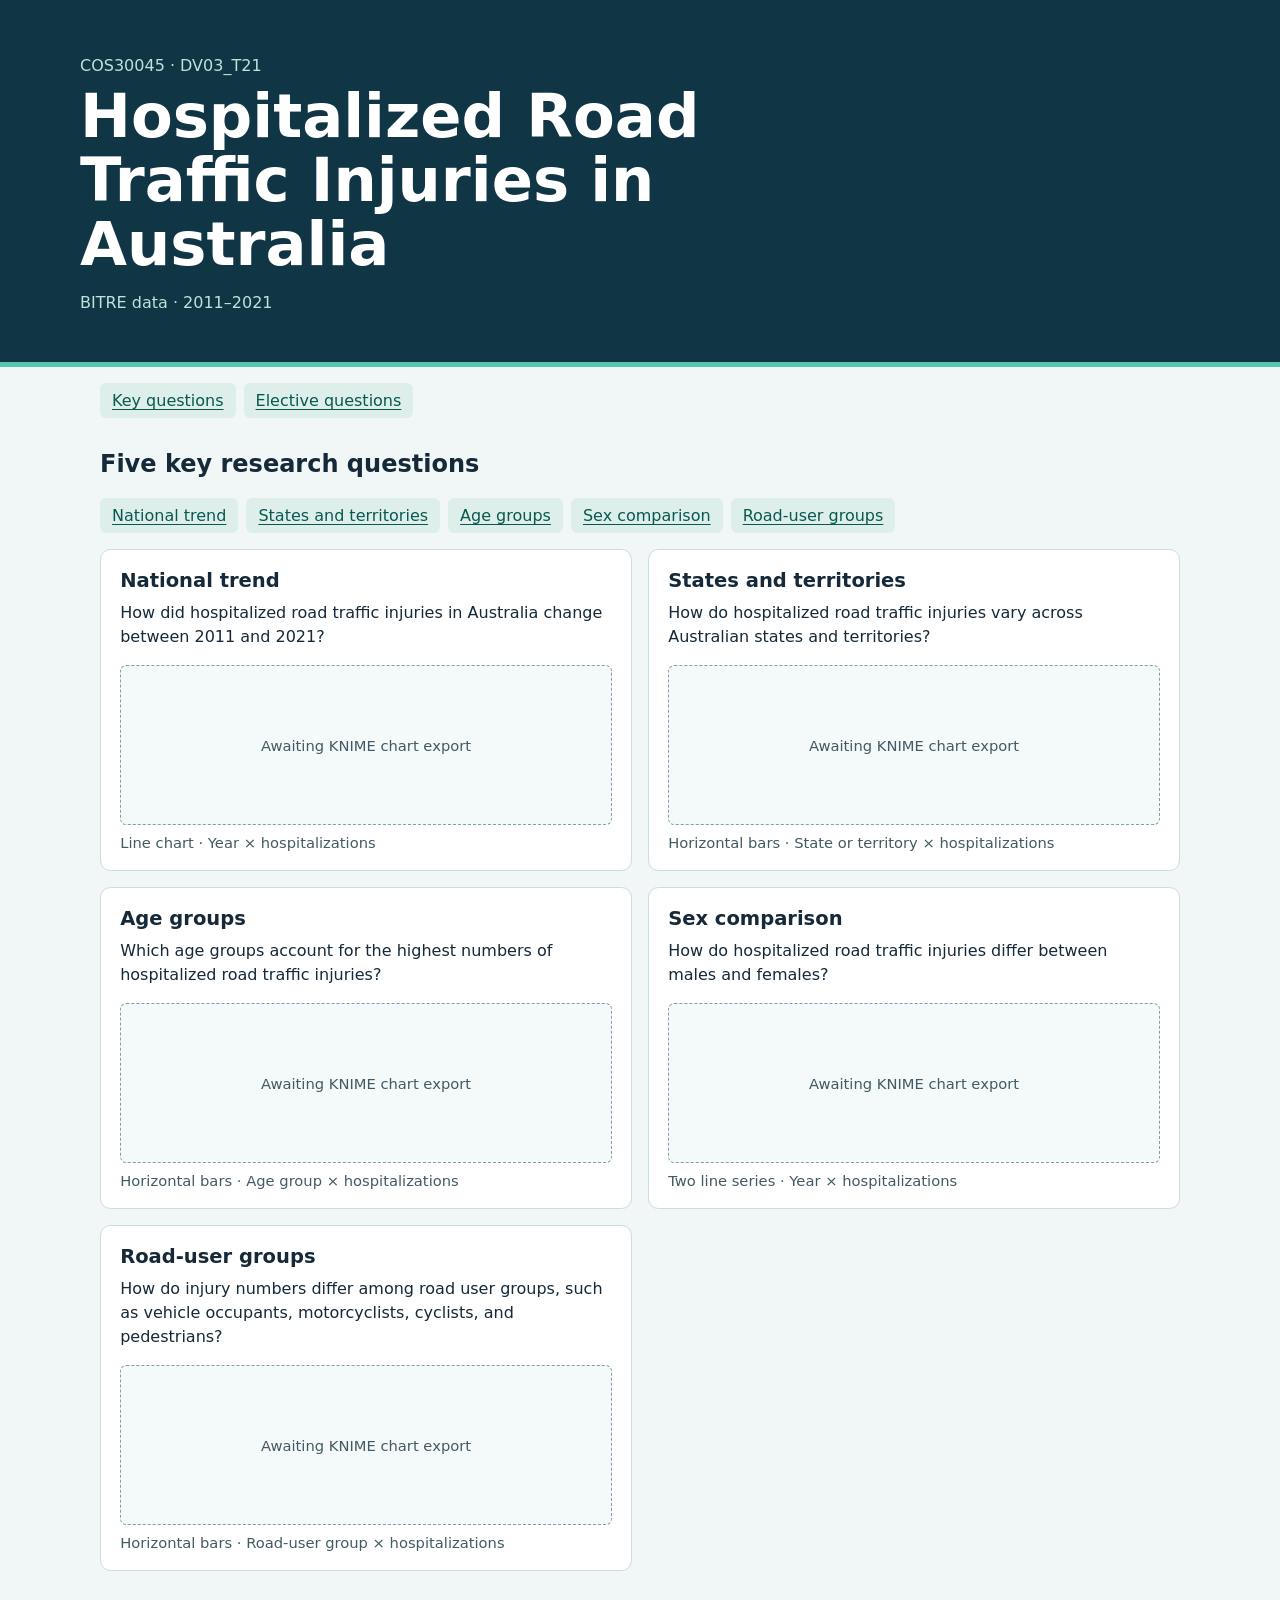
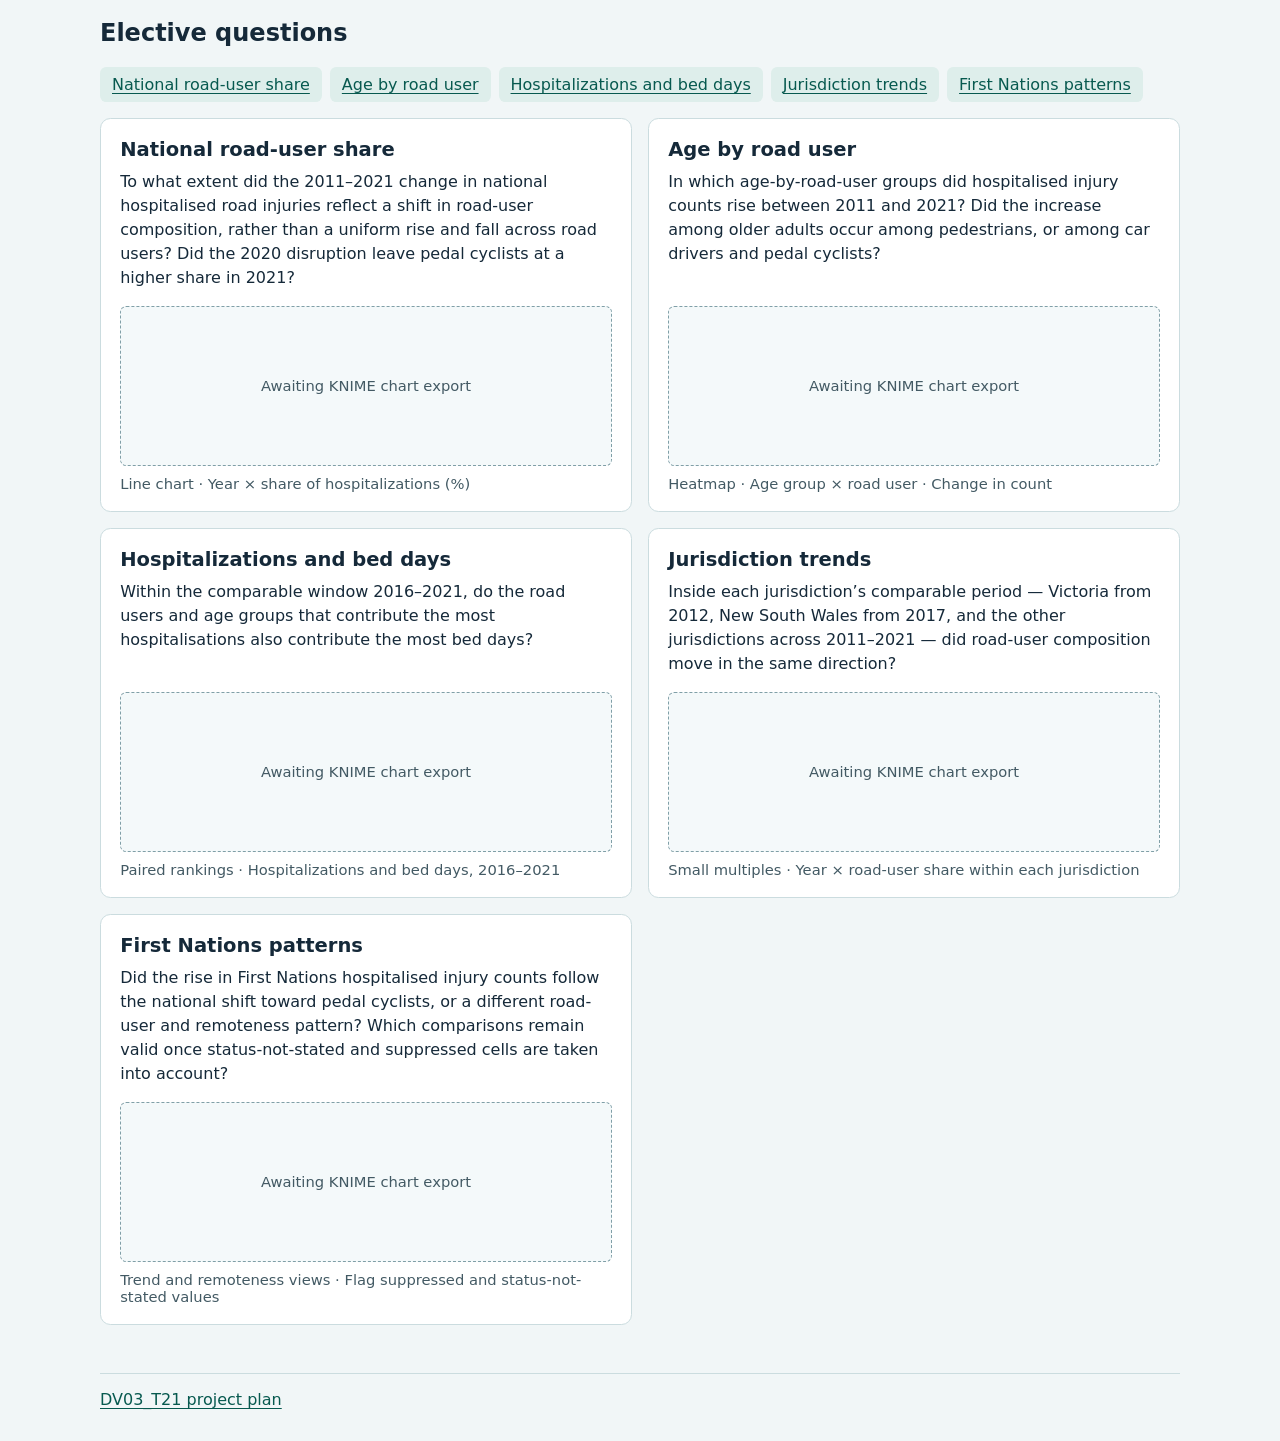
==== index.html @ d0bd258d "updated" ====
<!doctype html>
<html lang="en">
<head>
<meta charset="utf-8">
<meta name="viewport" content="width=device-width, initial-scale=1">
<title>Road Traffic Injuries | DV03_T21</title>
<link rel="stylesheet" href="css/style.css">
<script src="js/main.js" defer></script>
</head>
<body>
<header>
  <div class="wrap">
    <p>COS30045 · DV03_T21</p>
    <h1>Hospitalized Road Traffic Injuries in Australia</h1>
    <p>BITRE data · 2011–2021</p>
  </div>
</header>
<main class="wrap">
  <nav aria-label="Research question sets">
    <a href="#key">Key questions</a>
    <a href="#elective">Elective questions</a>
  </nav>
<section id="key" aria-labelledby="key-title">
  <h2 id="key-title">Five key research questions</h2>
  <nav aria-label="Key question navigation">
    <a href="#key-1">National trend</a>
    <a href="#key-2">States and territories</a>
    <a href="#key-3">Age groups</a>
    <a href="#key-4">Sex comparison</a>
    <a href="#key-5">Road-user groups</a>
  </nav>
  <div class="grid">
    <article id="key-1">
      <h3>National trend</h3>
      <p>How did hospitalized road traffic injuries in Australia change between 2011 and 2021?</p>
      <figure>
        <div class="chart">
          <img hidden data-src="assets/charts/key-1.png" alt="National trend chart">
          <p class="placeholder">Awaiting KNIME chart export</p>
        </div>
        <figcaption>Line chart · Year × hospitalizations</figcaption>
      </figure>
    </article>
    <article id="key-2">
      <h3>States and territories</h3>
      <p>How do hospitalized road traffic injuries vary across Australian states and territories?</p>
      <figure>
        <div class="chart">
          <img hidden data-src="assets/charts/key-2.png" alt="States and territories chart">
          <p class="placeholder">Awaiting KNIME chart export</p>
        </div>
        <figcaption>Horizontal bars · State or territory × hospitalizations</figcaption>
      </figure>
    </article>
    <article id="key-3">
      <h3>Age groups</h3>
      <p>Which age groups account for the highest numbers of hospitalized road traffic injuries?</p>
      <figure>
        <div class="chart">
          <img hidden data-src="assets/charts/key-3.png" alt="Age groups chart">
          <p class="placeholder">Awaiting KNIME chart export</p>
        </div>
        <figcaption>Horizontal bars · Age group × hospitalizations</figcaption>
      </figure>
    </article>
    <article id="key-4">
      <h3>Sex comparison</h3>
      <p>How do hospitalized road traffic injuries differ between males and females?</p>
      <figure>
        <div class="chart">
          <img hidden data-src="assets/charts/key-4.png" alt="Sex comparison chart">
          <p class="placeholder">Awaiting KNIME chart export</p>
        </div>
        <figcaption>Two line series · Year × hospitalizations</figcaption>
      </figure>
    </article>
    <article id="key-5">
      <h3>Road-user groups</h3>
      <p>How do injury numbers differ among road user groups, such as vehicle occupants, motorcyclists, cyclists, and pedestrians?</p>
      <figure>
        <div class="chart">
          <img hidden data-src="assets/charts/key-5.png" alt="Road-user groups chart">
          <p class="placeholder">Awaiting KNIME chart export</p>
        </div>
        <figcaption>Horizontal bars · Road-user group × hospitalizations</figcaption>
      </figure>
    </article>
  </div>
</section>
<section id="elective" aria-labelledby="elective-title">
  <h2 id="elective-title">Elective questions</h2>
  <nav aria-label="Elective question navigation">
    <a href="#elective-1">National road-user share</a>
    <a href="#elective-2">Age by road user</a>
    <a href="#elective-3">Hospitalizations and bed days</a>
    <a href="#elective-4">Jurisdiction trends</a>
    <a href="#elective-5">First Nations patterns</a>
  </nav>
  <div class="grid">
    <article id="elective-1">
      <h3>National road-user share</h3>
      <p>To what extent did the 2011–2021 change in national hospitalised road injuries reflect a shift in road-user composition, rather than a uniform rise and fall across road users? Did the 2020 disruption leave pedal cyclists at a higher share in 2021?</p>
      <figure>
        <div class="chart">
          <img hidden data-src="assets/charts/elective-1.png" alt="National road-user share chart">
          <p class="placeholder">Awaiting KNIME chart export</p>
        </div>
        <figcaption>Line chart · Year × share of hospitalizations (%)</figcaption>
      </figure>
    </article>
    <article id="elective-2">
      <h3>Age by road user</h3>
      <p>In which age-by-road-user groups did hospitalised injury counts rise between 2011 and 2021? Did the increase among older adults occur among pedestrians, or among car drivers and pedal cyclists?</p>
      <figure>
        <div class="chart">
          <img hidden data-src="assets/charts/elective-2.png" alt="Age by road user chart">
          <p class="placeholder">Awaiting KNIME chart export</p>
        </div>
        <figcaption>Heatmap · Age group × road user · Change in count</figcaption>
      </figure>
    </article>
    <article id="elective-3">
      <h3>Hospitalizations and bed days</h3>
      <p>Within the comparable window 2016–2021, do the road users and age groups that contribute the most hospitalisations also contribute the most bed days?</p>
      <figure>
        <div class="chart">
          <img hidden data-src="assets/charts/elective-3.png" alt="Hospitalizations and bed days chart">
          <p class="placeholder">Awaiting KNIME chart export</p>
        </div>
        <figcaption>Paired rankings · Hospitalizations and bed days, 2016–2021</figcaption>
      </figure>
    </article>
    <article id="elective-4">
      <h3>Jurisdiction trends</h3>
      <p>Inside each jurisdiction’s comparable period — Victoria from 2012, New South Wales from 2017, and the other jurisdictions across 2011–2021 — did road-user composition move in the same direction?</p>
      <figure>
        <div class="chart">
          <img hidden data-src="assets/charts/elective-4.png" alt="Jurisdiction trends chart">
          <p class="placeholder">Awaiting KNIME chart export</p>
        </div>
        <figcaption>Small multiples · Year × road-user share within each jurisdiction</figcaption>
      </figure>
    </article>
    <article id="elective-5">
      <h3>First Nations patterns</h3>
      <p>Did the rise in First Nations hospitalised injury counts follow the national shift toward pedal cyclists, or a different road-user and remoteness pattern? Which comparisons remain valid once status-not-stated and suppressed cells are taken into account?</p>
      <figure>
        <div class="chart">
          <img hidden data-src="assets/charts/elective-5.png" alt="First Nations patterns chart">
          <p class="placeholder">Awaiting KNIME chart export</p>
        </div>
        <figcaption>Trend and remoteness views · Flag suppressed and status-not-stated values</figcaption>
      </figure>
    </article>
  </div>
</section>
</main>
<footer class="wrap"><p><a href="https://github.com/ahmedsakib1113/DV03_T21/blob/main/PROJECT_PLAN.md">DV03_T21 project plan</a></p></footer>
</body>
</html>
---- css/style.css ----
:root { color-scheme: light; font-family: system-ui, sans-serif; color: #152939; background: #f1f6f7; }
* { box-sizing: border-box; }
body { margin: 0; }
header { color: #fff; background: #103544; padding: 3.5rem 1.25rem 2.5rem; border-bottom: .35rem solid #56c6af; }
.wrap { max-width: 70rem; margin-inline: auto; }
main, footer { padding: 0 1.25rem; }
header p { margin: 0 0 .65rem; color: #bfe2dc; }
h1 { font-size: clamp(2.05rem, 6vw, 3.8rem); line-height: 1.05; margin: 0 0 1rem; max-width: 19ch; }
nav { display: flex; flex-wrap: wrap; gap: .5rem; margin-block: 1rem; }
a { color: #07594f; text-underline-offset: .18em; }
nav a { padding: .5rem .75rem; border-radius: .4rem; background: #deeeeb; }
:focus-visible { outline: 3px solid #b24d15; outline-offset: 3px; }
section { margin: 2rem 0 3rem; }
.grid { display: grid; grid-template-columns: repeat(2, minmax(0, 1fr)); gap: 1rem; }
article { background: #fff; border: 1px solid #cbdcdf; border-radius: .65rem; padding: 1.2rem; display: flex; flex-direction: column; scroll-margin-top: 1rem; }
article:target { outline: 3px solid #16796c; }
article h3 { margin: 0; font-size: 1.22rem; }
article > p { line-height: 1.5; margin: .55rem 0 1rem; }
figure { margin: auto 0 0; }
.chart { min-height: 10rem; border: 1px dashed #809fa7; background: #f4f9fa; border-radius: .4rem; display: grid; place-items: center; padding: .6rem; }
img { max-width: 100%; height: auto; }
figcaption, .placeholder { color: #435a64; font-size: .92rem; }
figcaption { margin-top: .55rem; }
footer p { padding-block: 1rem; border-top: 1px solid #cbdcdf; }
@media (max-width: 42rem) { .grid { grid-template-columns: 1fr; } }
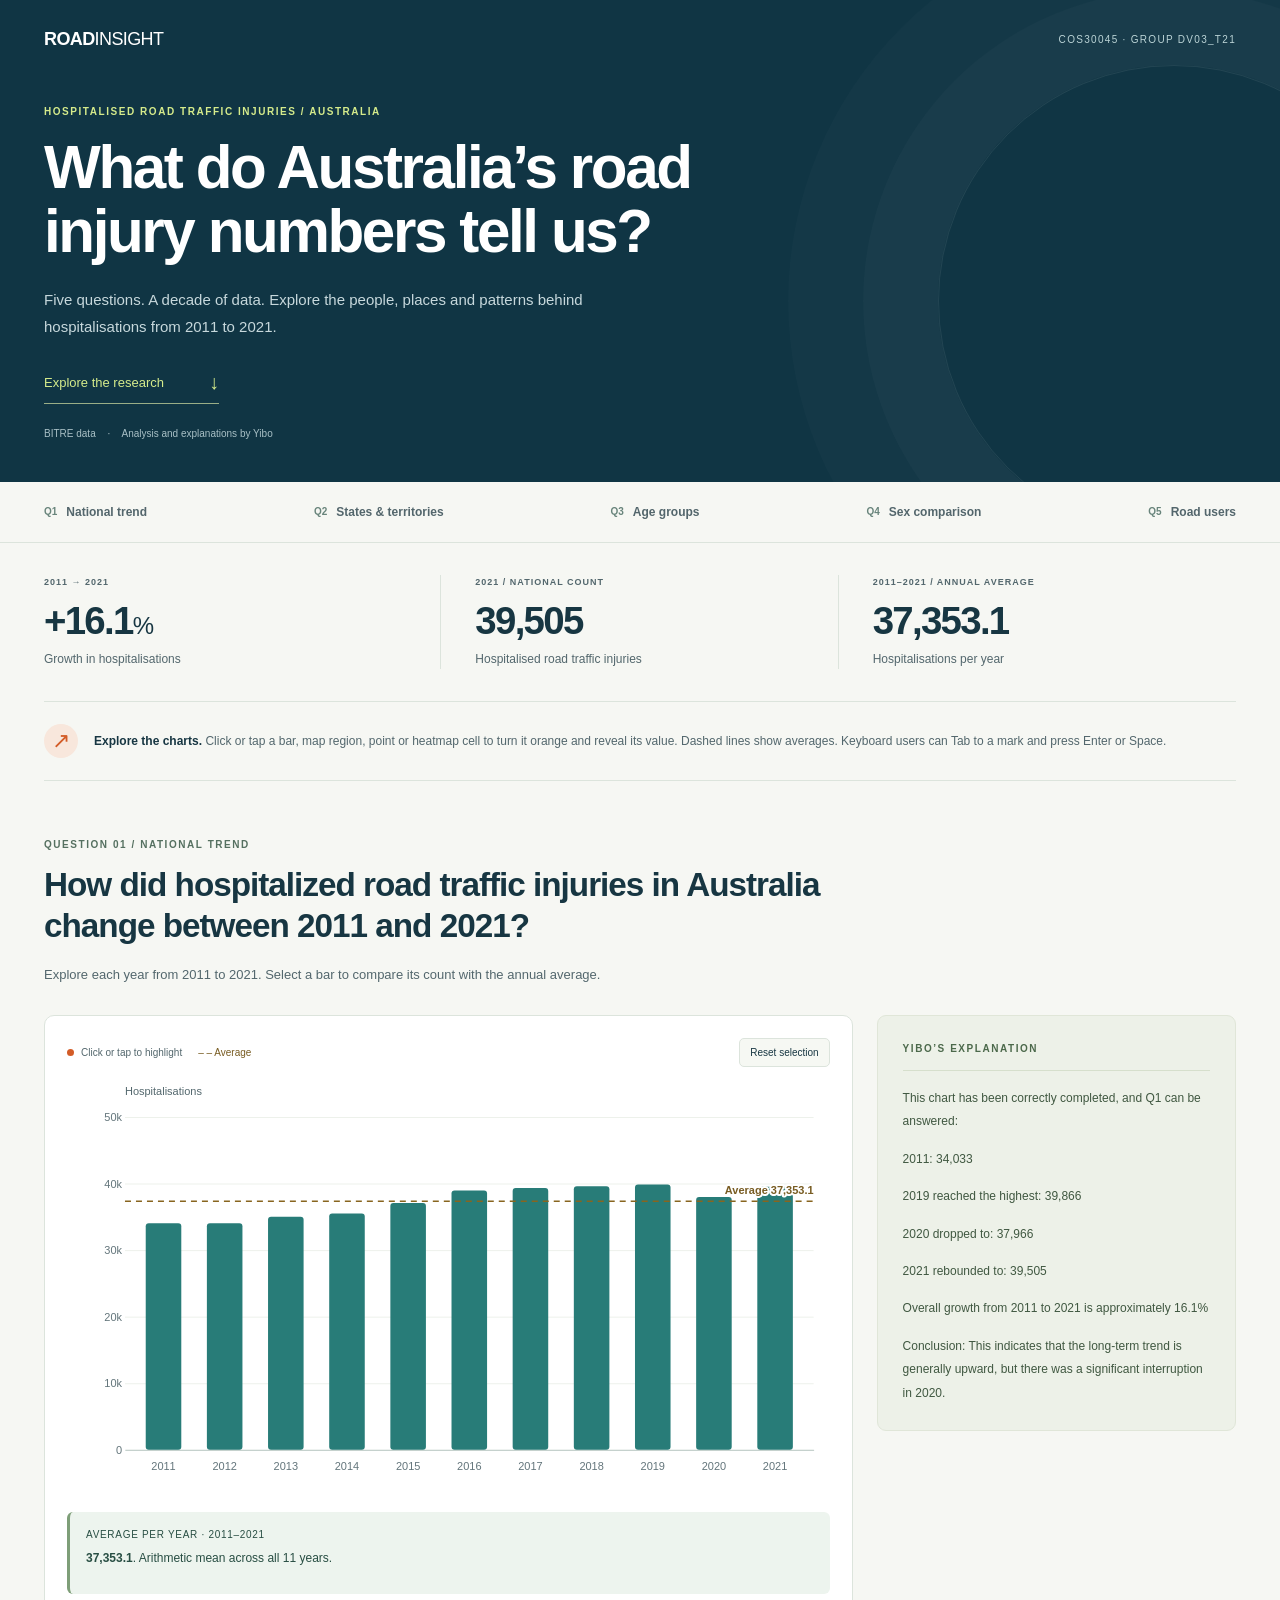
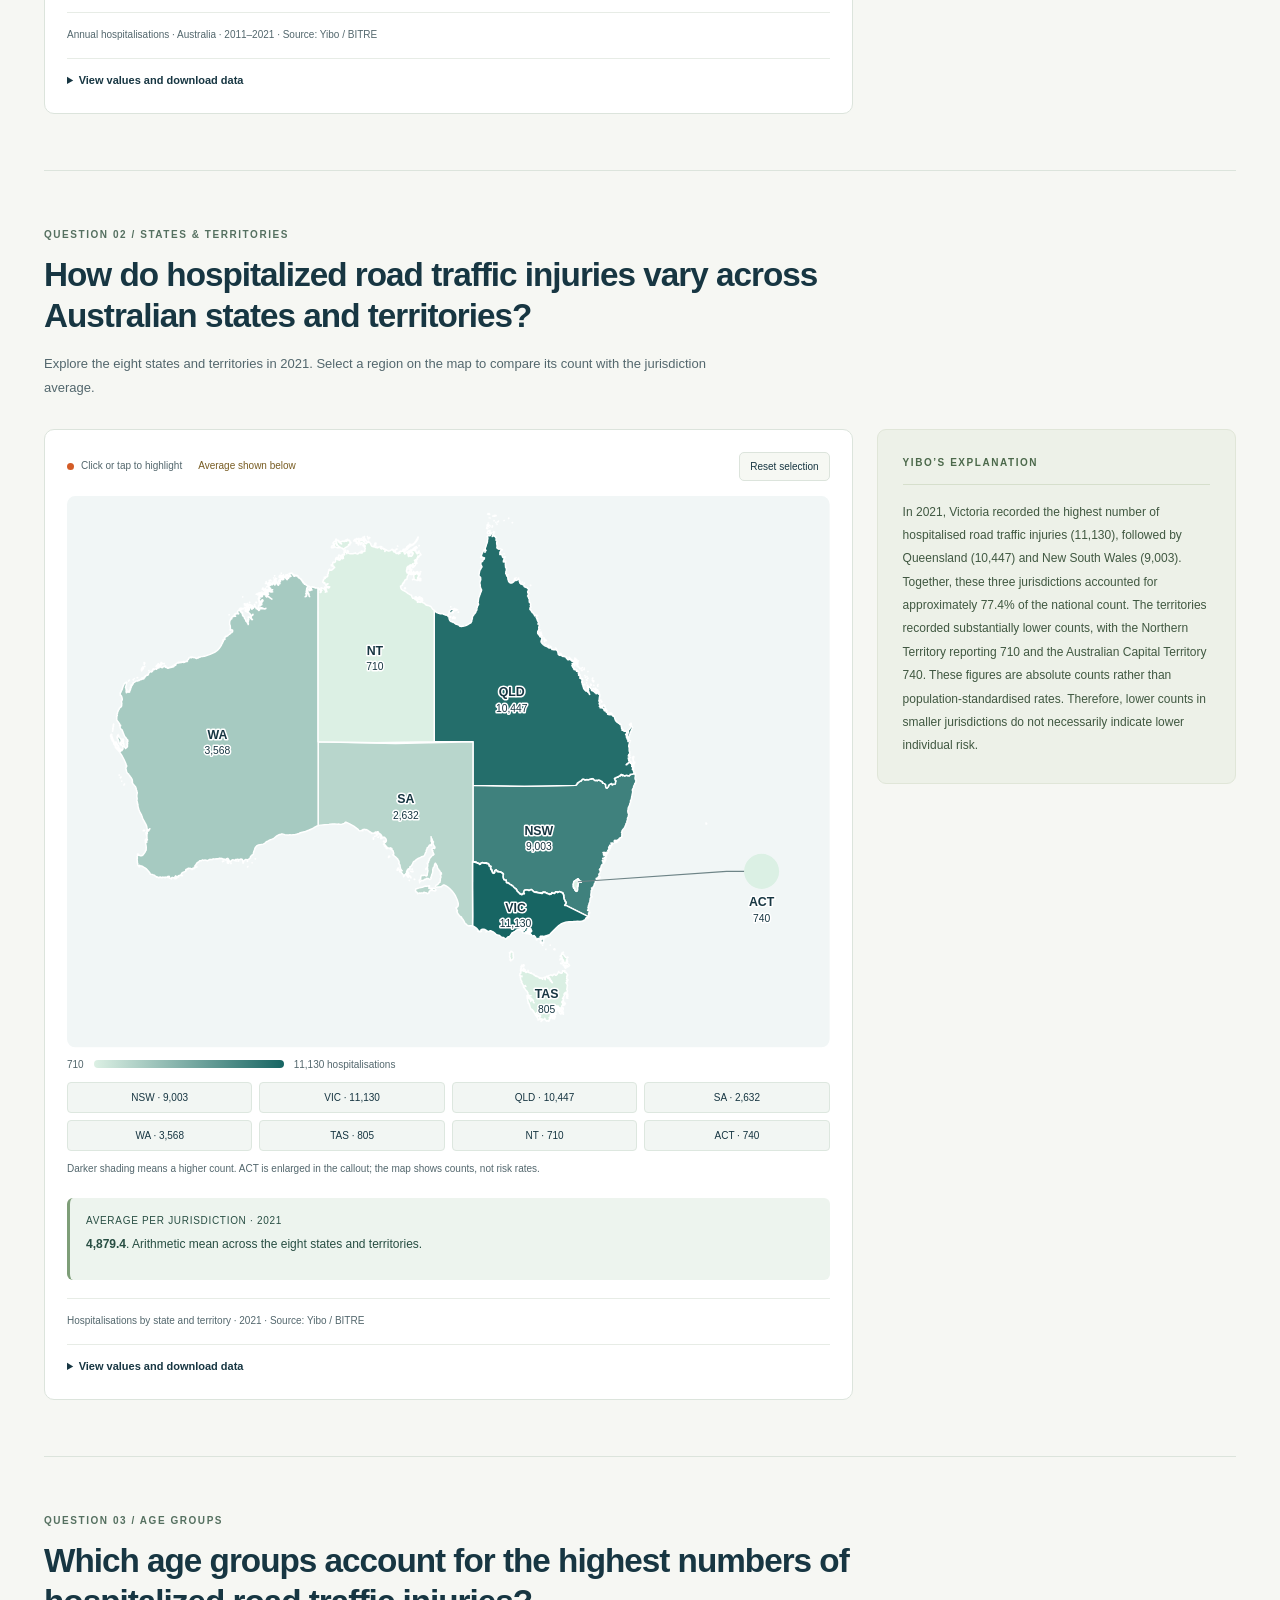
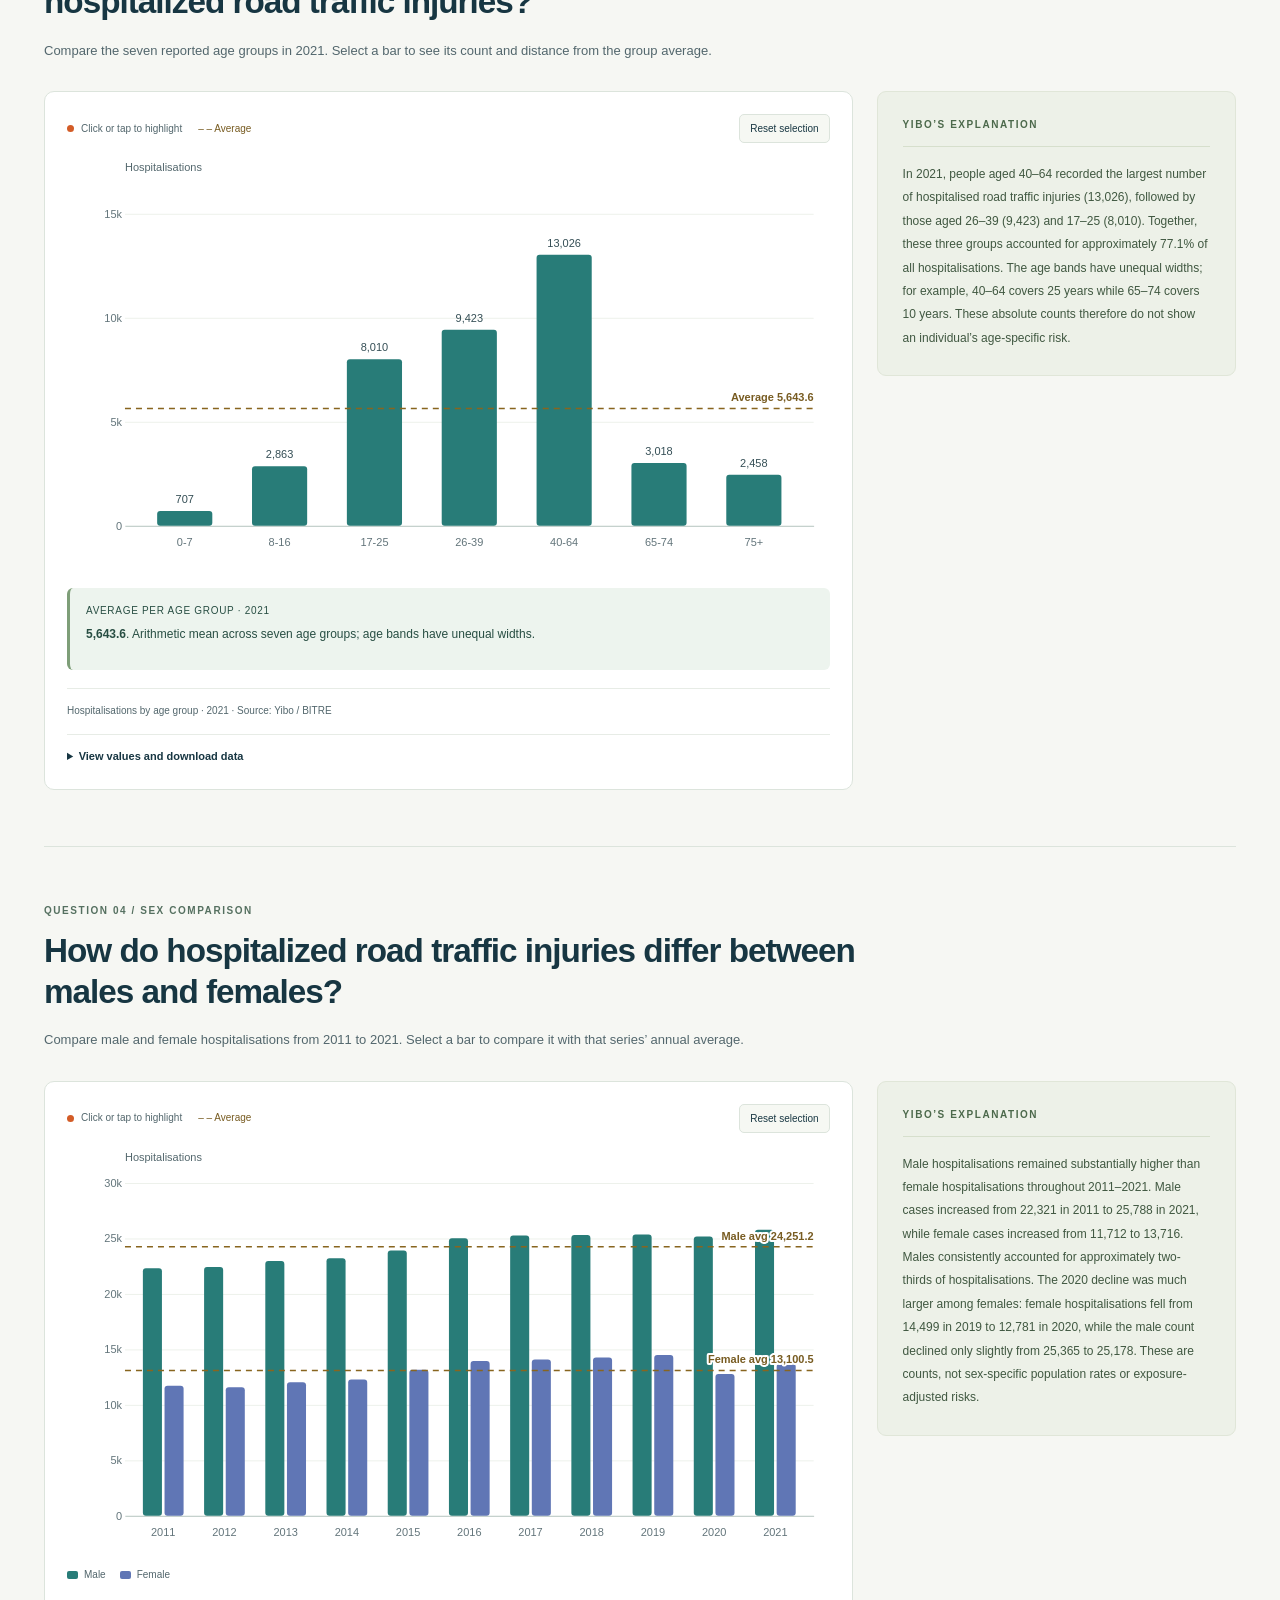
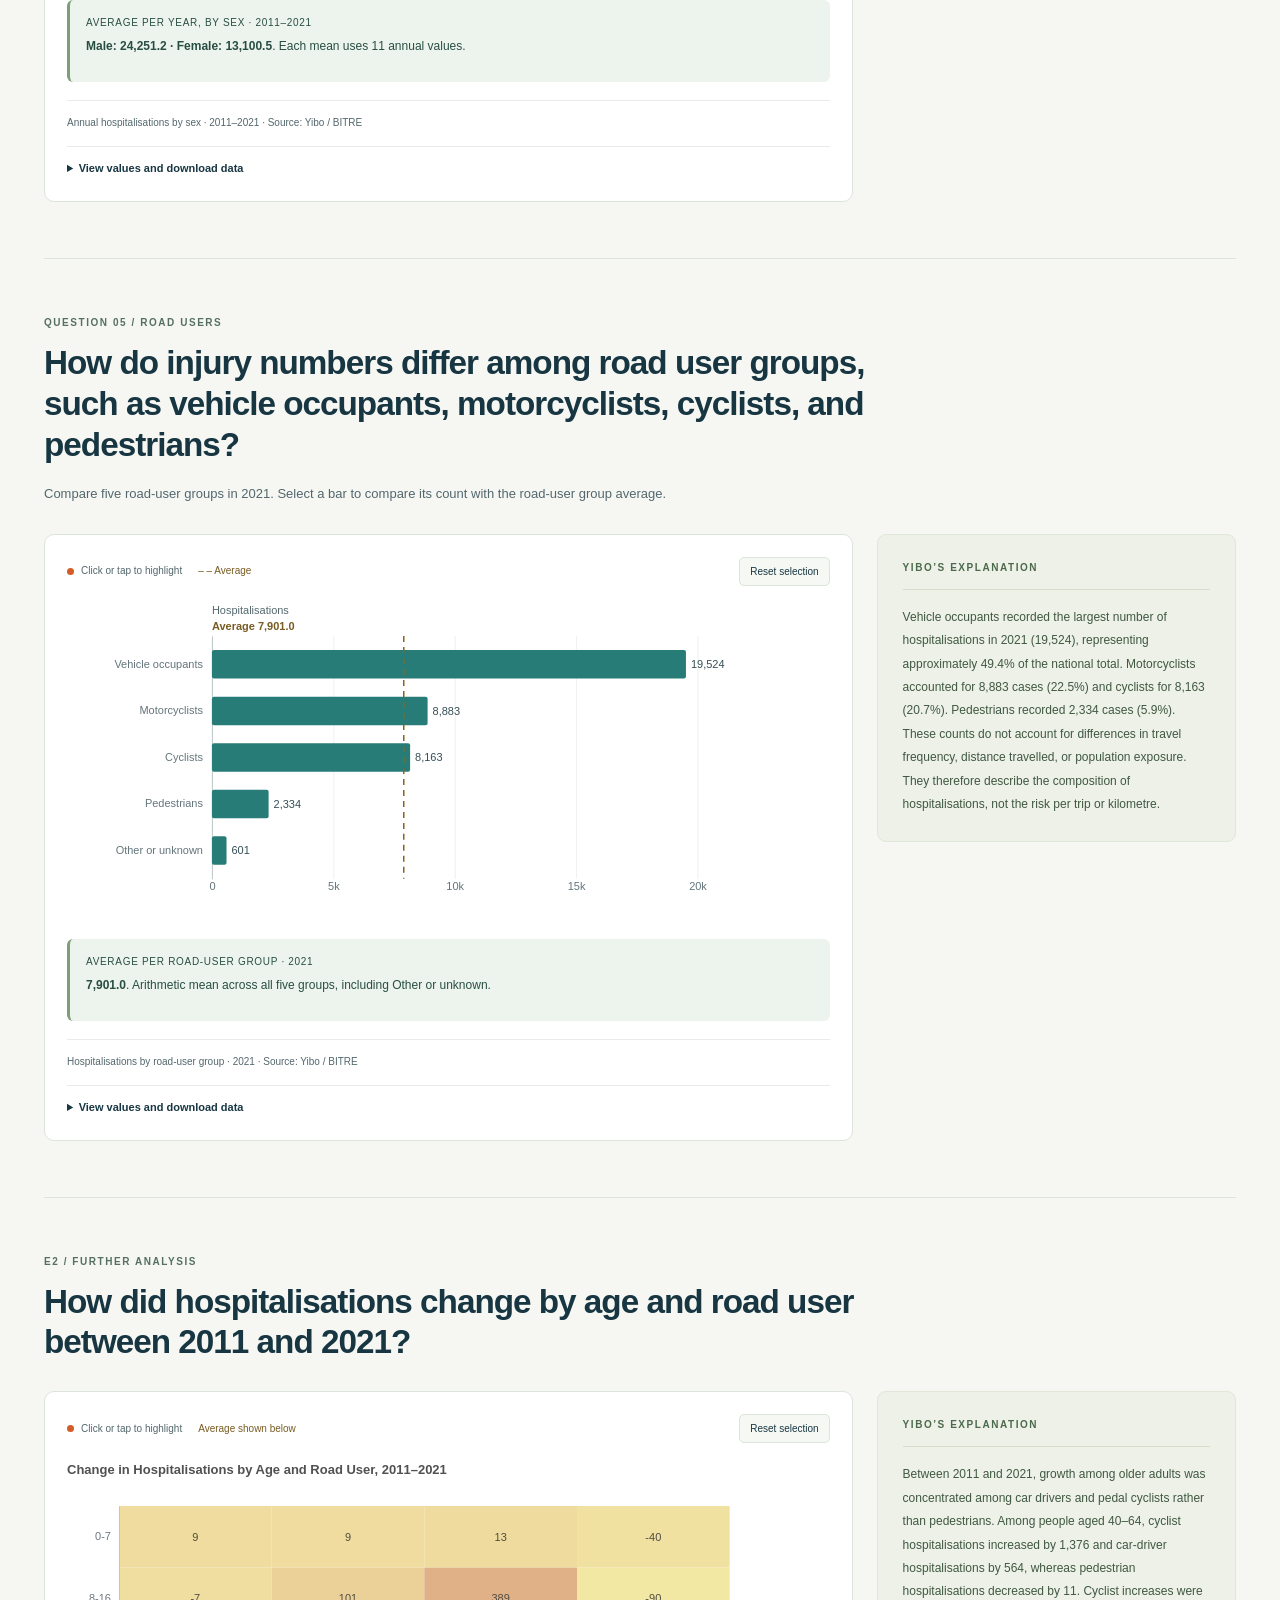
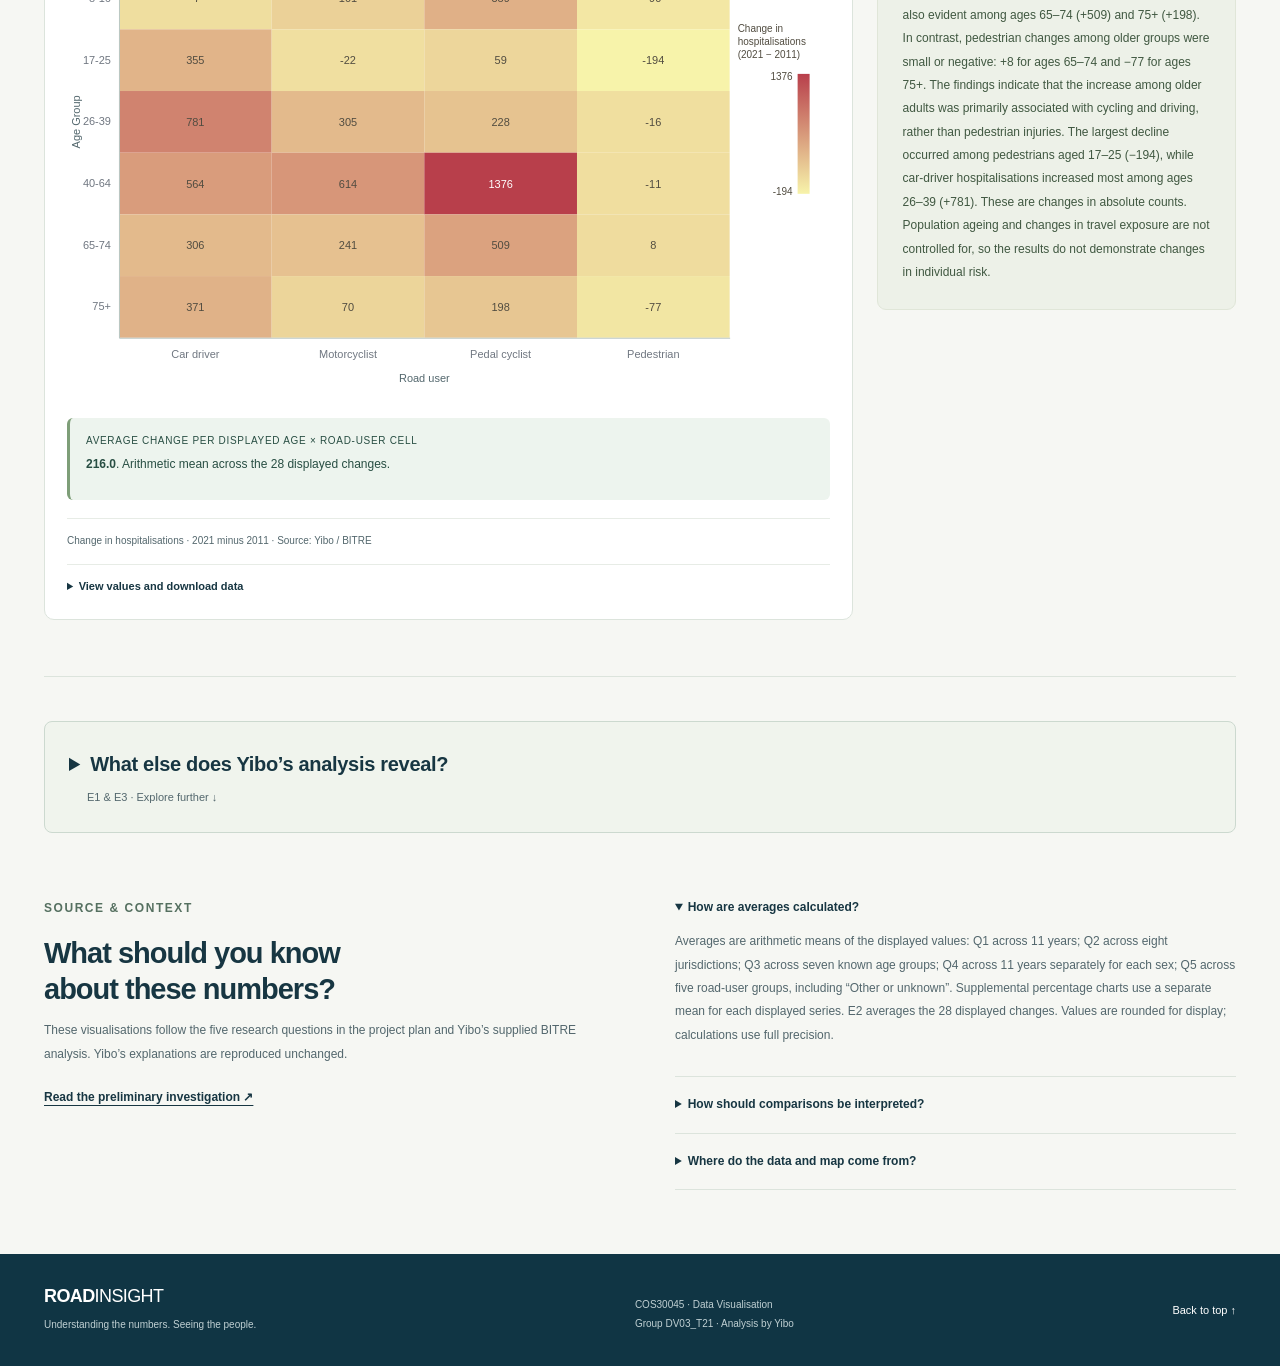
==== commit 6f983e60: "Build interactive research charts from latest Yibo CSV data" ====
--- a/index.html
+++ b/index.html
@@ -1,160 +1,117 @@
 <!doctype html>
 <html lang="en">
 <head>
-<meta charset="utf-8">
-<meta name="viewport" content="width=device-width, initial-scale=1">
-<title>Road Traffic Injuries | DV03_T21</title>
-<link rel="stylesheet" href="css/style.css">
-<script src="js/main.js" defer></script>
+  <meta charset="utf-8">
+  <meta name="viewport" content="width=device-width, initial-scale=1">
+  <meta name="description" content="Explore five research questions about hospitalised road traffic injuries in Australia through interactive charts and an Australia map, using Yibo’s BITRE analysis.">
+  <meta name="theme-color" content="#103544">
+  <title>Road Injury Research | DV03_T21</title>
+  <link rel="stylesheet" href="css/style.css">
+  <script src="assets/vendor/d3.v7.min.js" defer></script>
+  <script src="js/main.js" defer></script>
 </head>
 <body>
-<header>
-  <div class="wrap">
-    <p>COS30045 · DV03_T21</p>
-    <h1>Hospitalized Road Traffic Injuries in Australia</h1>
-    <p>BITRE data · 2011–2021</p>
-  </div>
-</header>
-<main class="wrap">
-  <nav aria-label="Research question sets">
-    <a href="#key">Key questions</a>
-    <a href="#elective">Elective questions</a>
-  </nav>
-<section id="key" aria-labelledby="key-title">
-  <h2 id="key-title">Five key research questions</h2>
-  <nav aria-label="Key question navigation">
-    <a href="#key-1">National trend</a>
-    <a href="#key-2">States and territories</a>
-    <a href="#key-3">Age groups</a>
-    <a href="#key-4">Sex comparison</a>
-    <a href="#key-5">Road-user groups</a>
-  </nav>
-  <div class="grid">
-    <article id="key-1">
-      <h3>National trend</h3>
-      <p>How did hospitalized road traffic injuries in Australia change between 2011 and 2021?</p>
-      <figure>
-        <div class="chart">
-          <img hidden data-src="assets/charts/key-1.png" alt="National trend chart">
-          <p class="placeholder">Awaiting KNIME chart export</p>
-        </div>
-        <figcaption>Line chart · Year × hospitalizations</figcaption>
-      </figure>
-    </article>
-    <article id="key-2">
-      <h3>States and territories</h3>
-      <p>How do hospitalized road traffic injuries vary across Australian states and territories?</p>
-      <figure>
-        <div class="chart">
-          <img hidden data-src="assets/charts/key-2.png" alt="States and territories chart">
-          <p class="placeholder">Awaiting KNIME chart export</p>
-        </div>
-        <figcaption>Horizontal bars · State or territory × hospitalizations</figcaption>
-      </figure>
-    </article>
-    <article id="key-3">
-      <h3>Age groups</h3>
-      <p>Which age groups account for the highest numbers of hospitalized road traffic injuries?</p>
-      <figure>
-        <div class="chart">
-          <img hidden data-src="assets/charts/key-3.png" alt="Age groups chart">
-          <p class="placeholder">Awaiting KNIME chart export</p>
-        </div>
-        <figcaption>Horizontal bars · Age group × hospitalizations</figcaption>
-      </figure>
-    </article>
-    <article id="key-4">
-      <h3>Sex comparison</h3>
-      <p>How do hospitalized road traffic injuries differ between males and females?</p>
-      <figure>
-        <div class="chart">
-          <img hidden data-src="assets/charts/key-4.png" alt="Sex comparison chart">
-          <p class="placeholder">Awaiting KNIME chart export</p>
-        </div>
-        <figcaption>Two line series · Year × hospitalizations</figcaption>
-      </figure>
-    </article>
-    <article id="key-5">
-      <h3>Road-user groups</h3>
-      <p>How do injury numbers differ among road user groups, such as vehicle occupants, motorcyclists, cyclists, and pedestrians?</p>
-      <figure>
-        <div class="chart">
-          <img hidden data-src="assets/charts/key-5.png" alt="Road-user groups chart">
-          <p class="placeholder">Awaiting KNIME chart export</p>
-        </div>
-        <figcaption>Horizontal bars · Road-user group × hospitalizations</figcaption>
-      </figure>
-    </article>
-  </div>
-</section>
-<section id="elective" aria-labelledby="elective-title">
-  <h2 id="elective-title">Elective questions</h2>
-  <nav aria-label="Elective question navigation">
-    <a href="#elective-1">National road-user share</a>
-    <a href="#elective-2">Age by road user</a>
-    <a href="#elective-3">Hospitalizations and bed days</a>
-    <a href="#elective-4">Jurisdiction trends</a>
-    <a href="#elective-5">First Nations patterns</a>
-  </nav>
-  <div class="grid">
-    <article id="elective-1">
-      <h3>National road-user share</h3>
-      <p>To what extent did the 2011–2021 change in national hospitalised road injuries reflect a shift in road-user composition, rather than a uniform rise and fall across road users? Did the 2020 disruption leave pedal cyclists at a higher share in 2021?</p>
-      <figure>
-        <div class="chart">
-          <img hidden data-src="assets/charts/elective-1.png" alt="National road-user share chart">
-          <p class="placeholder">Awaiting KNIME chart export</p>
-        </div>
-        <figcaption>Line chart · Year × share of hospitalizations (%)</figcaption>
-      </figure>
-    </article>
-    <article id="elective-2">
-      <h3>Age by road user</h3>
-      <p>In which age-by-road-user groups did hospitalised injury counts rise between 2011 and 2021? Did the increase among older adults occur among pedestrians, or among car drivers and pedal cyclists?</p>
-      <figure>
-        <div class="chart">
-          <img hidden data-src="assets/charts/elective-2.png" alt="Age by road user chart">
-          <p class="placeholder">Awaiting KNIME chart export</p>
-        </div>
-        <figcaption>Heatmap · Age group × road user · Change in count</figcaption>
-      </figure>
-    </article>
-    <article id="elective-3">
-      <h3>Hospitalizations and bed days</h3>
-      <p>Within the comparable window 2016–2021, do the road users and age groups that contribute the most hospitalisations also contribute the most bed days?</p>
-      <figure>
-        <div class="chart">
-          <img hidden data-src="assets/charts/elective-3.png" alt="Hospitalizations and bed days chart">
-          <p class="placeholder">Awaiting KNIME chart export</p>
-        </div>
-        <figcaption>Paired rankings · Hospitalizations and bed days, 2016–2021</figcaption>
-      </figure>
-    </article>
-    <article id="elective-4">
-      <h3>Jurisdiction trends</h3>
-      <p>Inside each jurisdiction’s comparable period — Victoria from 2012, New South Wales from 2017, and the other jurisdictions across 2011–2021 — did road-user composition move in the same direction?</p>
-      <figure>
-        <div class="chart">
-          <img hidden data-src="assets/charts/elective-4.png" alt="Jurisdiction trends chart">
-          <p class="placeholder">Awaiting KNIME chart export</p>
-        </div>
-        <figcaption>Small multiples · Year × road-user share within each jurisdiction</figcaption>
-      </figure>
-    </article>
-    <article id="elective-5">
-      <h3>First Nations patterns</h3>
-      <p>Did the rise in First Nations hospitalised injury counts follow the national shift toward pedal cyclists, or a different road-user and remoteness pattern? Which comparisons remain valid once status-not-stated and suppressed cells are taken into account?</p>
-      <figure>
-        <div class="chart">
-          <img hidden data-src="assets/charts/elective-5.png" alt="First Nations patterns chart">
-          <p class="placeholder">Awaiting KNIME chart export</p>
-        </div>
-        <figcaption>Trend and remoteness views · Flag suppressed and status-not-stated values</figcaption>
-      </figure>
-    </article>
-  </div>
-</section>
-</main>
-<footer class="wrap"><p><a href="https://github.com/ahmedsakib1113/DV03_T21/blob/main/PROJECT_PLAN.md">DV03_T21 project plan</a></p></footer>
+  <a class="skip-link" href="#main">Skip to research questions</a>
+  <header class="page-heading"><div class="wrap"><div class="header-meta"><span class="brand">ROAD<span>INSIGHT</span></span><span>COS30045 · GROUP DV03_T21</span></div><p class="eyebrow">HOSPITALISED ROAD TRAFFIC INJURIES / AUSTRALIA</p><h1>What do Australia’s road<br> injury numbers tell us?</h1><p class="header-description">Five questions. A decade of data. Explore the people, places and patterns behind hospitalisations from 2011 to 2021.</p><a class="hero-link" href="#q1">Explore the research <span aria-hidden="true">↓</span></a><p class="header-credit">BITRE data <span>·</span> Analysis and explanations by Yibo</p></div></header>
+  <nav class="question-nav" aria-label="Research questions"><div class="wrap nav-inner"><a href="#q1"><span>Q1</span> National trend</a><a href="#q2"><span>Q2</span> States &amp; territories</a><a href="#q3"><span>Q3</span> Age groups</a><a href="#q4"><span>Q4</span> Sex comparison</a><a href="#q5"><span>Q5</span> Road users</a></div></nav>
+  <main class="wrap" id="main">
+    <div class="snapshot" aria-label="Key figures"><div><span class="metric-label">2011 → 2021</span><strong>+16.1<span>%</span></strong><p>Growth in hospitalisations</p></div><div><span class="metric-label">2021 / NATIONAL COUNT</span><strong>39,505</strong><p>Hospitalised road traffic injuries</p></div><div><span class="metric-label">2011–2021 / ANNUAL AVERAGE</span><strong id="annual-average">37,353.1</strong><p>Hospitalisations per year</p></div></div>
+    <div class="interaction-guide"><span class="guide-icon" aria-hidden="true">↗</span><p><strong>Explore the charts.</strong> Click or tap a bar, map region, point or heatmap cell to turn it orange and reveal its value. Dashed lines show averages. Keyboard users can Tab to a mark and press Enter or Space.</p></div>
+    <noscript><p class="notice">Enable JavaScript to explore the interactive charts. Yibo’s explanations and the original source workbooks remain available below.</p></noscript>
+    <section class="question-section" id="q1" aria-labelledby="heading-q1">
+      <div class="question-heading"><p class="eyebrow">QUESTION 01 / NATIONAL TREND</p><h2 id="heading-q1">How did hospitalized road traffic injuries in Australia change between 2011 and 2021?</h2><p class="question-intro">Explore each year from 2011 to 2021. Select a bar to compare its count with the annual average.</p></div>
+      <div class="question-layout ">
+        <div class="chart-frame">
+      <div class="chart-toolbar"><p class="chart-instruction"><span class="selection-dot"></span> Click or tap to highlight <span class="average-key">– – Average</span></p><button type="button" class="reset-chart" data-reset="q1">Reset selection</button></div>
+      <div class="chart-host" id="chart-q1" data-chart="q1" aria-label="Annual hospitalisations · Australia · 2011–2021"><p class="loading-message">Loading interactive chart…</p></div>
+      <div class="chart-readout" id="readout-q1" aria-live="polite" aria-atomic="true">Select a mark to explore its value.</div>
+      <p class="chart-caption">Annual hospitalisations · Australia · 2011–2021 · Source: Yibo / BITRE</p>
+      <details class="data-disclosure"><summary>View values and download data</summary><div class="data-table-wrap" id="table-q1"></div><button type="button" class="download-data" data-download="q1">Download CSV ↓</button></details>
+    </div>
+        <aside class="explanation-panel"><p class="eyebrow">YIBO’S EXPLANATION</p><div class="chart-explanation" data-explanation-source="Yibo data/Q1/explanation.txt"><p>This chart has been correctly completed, and Q1 can be answered:</p><p>2011: 34,033</p><p>2019 reached the highest: 39,866</p><p>2020 dropped to: 37,966</p><p>2021 rebounded to: 39,505</p><p>Overall growth from 2011 to 2021 is approximately 16.1%</p><p>Conclusion: This indicates that the long-term trend is generally upward, but there was a significant interruption in 2020.</p></div></aside>
+      </div>
+    </section><section class="question-section" id="q2" aria-labelledby="heading-q2">
+      <div class="question-heading"><p class="eyebrow">QUESTION 02 / STATES &amp; TERRITORIES</p><h2 id="heading-q2">How do hospitalized road traffic injuries vary across Australian states and territories?</h2><p class="question-intro">Explore the eight states and territories in 2021. Select a region on the map to compare its count with the jurisdiction average.</p></div>
+      <div class="question-layout map-layout">
+        <div class="chart-frame">
+      <div class="chart-toolbar"><p class="chart-instruction"><span class="selection-dot"></span> Click or tap to highlight <span class="average-key">– – Average</span></p><button type="button" class="reset-chart" data-reset="q2">Reset selection</button></div>
+      <div class="chart-host" id="chart-q2" data-chart="q2" aria-label="Hospitalisations by state and territory · 2021"><p class="loading-message">Loading interactive chart…</p></div>
+      <div class="chart-readout" id="readout-q2" aria-live="polite" aria-atomic="true">Select a mark to explore its value.</div>
+      <p class="chart-caption">Hospitalisations by state and territory · 2021 · Source: Yibo / BITRE</p>
+      <details class="data-disclosure"><summary>View values and download data</summary><div class="data-table-wrap" id="table-q2"></div><button type="button" class="download-data" data-download="q2">Download CSV ↓</button></details>
+    </div>
+        <aside class="explanation-panel"><p class="eyebrow">YIBO’S EXPLANATION</p><div class="chart-explanation" data-explanation-source="Yibo data/Q2/explanation.txt"><p>In 2021, Victoria recorded the highest number of hospitalised road traffic injuries (11,130), followed by Queensland (10,447) and New South Wales (9,003). Together, these three jurisdictions accounted for approximately 77.4% of the national count. The territories recorded substantially lower counts, with the Northern Territory reporting 710 and the Australian Capital Territory 740. These figures are absolute counts rather than population-standardised rates. Therefore, lower counts in smaller jurisdictions do not necessarily indicate lower individual risk.</p></div></aside>
+      </div>
+    </section><section class="question-section" id="q3" aria-labelledby="heading-q3">
+      <div class="question-heading"><p class="eyebrow">QUESTION 03 / AGE GROUPS</p><h2 id="heading-q3">Which age groups account for the highest numbers of hospitalized road traffic injuries?</h2><p class="question-intro">Compare the seven reported age groups in 2021. Select a bar to see its count and distance from the group average.</p></div>
+      <div class="question-layout ">
+        <div class="chart-frame">
+      <div class="chart-toolbar"><p class="chart-instruction"><span class="selection-dot"></span> Click or tap to highlight <span class="average-key">– – Average</span></p><button type="button" class="reset-chart" data-reset="q3">Reset selection</button></div>
+      <div class="chart-host" id="chart-q3" data-chart="q3" aria-label="Hospitalisations by age group · 2021"><p class="loading-message">Loading interactive chart…</p></div>
+      <div class="chart-readout" id="readout-q3" aria-live="polite" aria-atomic="true">Select a mark to explore its value.</div>
+      <p class="chart-caption">Hospitalisations by age group · 2021 · Source: Yibo / BITRE</p>
+      <details class="data-disclosure"><summary>View values and download data</summary><div class="data-table-wrap" id="table-q3"></div><button type="button" class="download-data" data-download="q3">Download CSV ↓</button></details>
+    </div>
+        <aside class="explanation-panel"><p class="eyebrow">YIBO’S EXPLANATION</p><div class="chart-explanation" data-explanation-source="Yibo data/Q3/explanation.txt"><p>In 2021, people aged 40–64 recorded the largest number of hospitalised road traffic injuries (13,026), followed by those aged 26–39 (9,423) and 17–25 (8,010). Together, these three groups accounted for approximately 77.1% of all hospitalisations. The age bands have unequal widths; for example, 40–64 covers 25 years while 65–74 covers 10 years. These absolute counts therefore do not show an individual’s age-specific risk.</p></div></aside>
+      </div>
+    </section><section class="question-section" id="q4" aria-labelledby="heading-q4">
+      <div class="question-heading"><p class="eyebrow">QUESTION 04 / SEX COMPARISON</p><h2 id="heading-q4">How do hospitalized road traffic injuries differ between males and females?</h2><p class="question-intro">Compare male and female hospitalisations from 2011 to 2021. Select a bar to compare it with that series’ annual average.</p></div>
+      <div class="question-layout ">
+        <div class="chart-frame">
+      <div class="chart-toolbar"><p class="chart-instruction"><span class="selection-dot"></span> Click or tap to highlight <span class="average-key">– – Average</span></p><button type="button" class="reset-chart" data-reset="q4">Reset selection</button></div>
+      <div class="chart-host" id="chart-q4" data-chart="q4" aria-label="Annual hospitalisations by sex · 2011–2021"><p class="loading-message">Loading interactive chart…</p></div>
+      <div class="chart-readout" id="readout-q4" aria-live="polite" aria-atomic="true">Select a mark to explore its value.</div>
+      <p class="chart-caption">Annual hospitalisations by sex · 2011–2021 · Source: Yibo / BITRE</p>
+      <details class="data-disclosure"><summary>View values and download data</summary><div class="data-table-wrap" id="table-q4"></div><button type="button" class="download-data" data-download="q4">Download CSV ↓</button></details>
+    </div>
+        <aside class="explanation-panel"><p class="eyebrow">YIBO’S EXPLANATION</p><div class="chart-explanation" data-explanation-source="Yibo data/Q4/explanation.txt"><p>Male hospitalisations remained substantially higher than female hospitalisations throughout 2011–2021. Male cases increased from 22,321 in 2011 to 25,788 in 2021, while female cases increased from 11,712 to 13,716. Males consistently accounted for approximately two-thirds of hospitalisations. The 2020 decline was much larger among females: female hospitalisations fell from 14,499 in 2019 to 12,781 in 2020, while the male count declined only slightly from 25,365 to 25,178. These are counts, not sex-specific population rates or exposure-adjusted risks.</p></div></aside>
+      </div>
+    </section><section class="question-section" id="q5" aria-labelledby="heading-q5">
+      <div class="question-heading"><p class="eyebrow">QUESTION 05 / ROAD USERS</p><h2 id="heading-q5">How do injury numbers differ among road user groups, such as vehicle occupants, motorcyclists, cyclists, and pedestrians?</h2><p class="question-intro">Compare five road-user groups in 2021. Select a bar to compare its count with the road-user group average.</p></div>
+      <div class="question-layout ">
+        <div class="chart-frame">
+      <div class="chart-toolbar"><p class="chart-instruction"><span class="selection-dot"></span> Click or tap to highlight <span class="average-key">– – Average</span></p><button type="button" class="reset-chart" data-reset="q5">Reset selection</button></div>
+      <div class="chart-host" id="chart-q5" data-chart="q5" aria-label="Hospitalisations by road-user group · 2021"><p class="loading-message">Loading interactive chart…</p></div>
+      <div class="chart-readout" id="readout-q5" aria-live="polite" aria-atomic="true">Select a mark to explore its value.</div>
+      <p class="chart-caption">Hospitalisations by road-user group · 2021 · Source: Yibo / BITRE</p>
+      <details class="data-disclosure"><summary>View values and download data</summary><div class="data-table-wrap" id="table-q5"></div><button type="button" class="download-data" data-download="q5">Download CSV ↓</button></details>
+    </div>
+        <aside class="explanation-panel"><p class="eyebrow">YIBO’S EXPLANATION</p><div class="chart-explanation" data-explanation-source="Yibo data/Q5/explanation.txt"><p>Vehicle occupants recorded the largest number of hospitalisations in 2021 (19,524), representing approximately 49.4% of the national total. Motorcyclists accounted for 8,883 cases (22.5%) and cyclists for 8,163 (20.7%). Pedestrians recorded 2,334 cases (5.9%). These counts do not account for differences in travel frequency, distance travelled, or population exposure. They therefore describe the composition of hospitalisations, not the risk per trip or kilometre.</p></div></aside>
+      </div>
+    </section>
+    <article class="question-section" id="e2" aria-labelledby="heading-e2"><div class="question-heading"><p class="eyebrow">E2 / FURTHER ANALYSIS</p><h3 id="heading-e2">How did hospitalisations change by age and road user between 2011 and 2021?</h3></div><div class="question-layout"><div class="chart-frame">
+      <div class="chart-toolbar"><p class="chart-instruction"><span class="selection-dot"></span> Click or tap to highlight <span class="average-key">– – Average</span></p><button type="button" class="reset-chart" data-reset="e2">Reset selection</button></div>
+      <div class="chart-host" id="chart-e2" data-chart="e2" aria-label="Change in hospitalisations · 2021 minus 2011"><p class="loading-message">Loading interactive chart…</p></div>
+      <div class="chart-readout" id="readout-e2" aria-live="polite" aria-atomic="true">Select a mark to explore its value.</div>
+      <p class="chart-caption">Change in hospitalisations · 2021 minus 2011 · Source: Yibo / BITRE</p>
+      <details class="data-disclosure"><summary>View values and download data</summary><div class="data-table-wrap" id="table-e2"></div><button type="button" class="download-data" data-download="e2">Download CSV ↓</button></details>
+    </div><aside class="explanation-panel"><p class="eyebrow">YIBO’S EXPLANATION</p><div class="chart-explanation" data-explanation-source="Yibo data/E2/explanation.txt"><p>Between 2011 and 2021, growth among older adults was concentrated among car drivers and pedal cyclists rather than pedestrians. Among people aged 40–64, cyclist hospitalisations increased by 1,376 and car-driver hospitalisations by 564, whereas pedestrian hospitalisations decreased by 11. Cyclist increases were also evident among ages 65–74 (+509) and 75+ (+198). In contrast, pedestrian changes among older groups were small or negative: +8 for ages 65–74 and −77 for ages 75+. The findings indicate that the increase among older adults was primarily associated with cycling and driving, rather than pedestrian injuries. The largest decline occurred among pedestrians aged 17–25 (−194), while car-driver hospitalisations increased most among ages 26–39 (+781). These are changes in absolute counts. Population ageing and changes in travel exposure are not controlled for, so the results do not demonstrate changes in individual risk.</p></div></aside></div></article>
+
+    <details class="supplementary" id="further-analysis"><summary>What else does Yibo’s analysis reveal? <span>E1 &amp; E3 · Explore further ↓</span></summary><div class="supplementary-content"><article class="question-section supplementary-question" id="e1" aria-labelledby="heading-e1"><div class="question-heading"><p class="eyebrow">E1 / FURTHER ANALYSIS</p><h3 id="heading-e1">How did the share of hospitalisations change across road-user groups?</h3></div><div class="question-layout"><div class="chart-frame">
+      <div class="chart-toolbar"><p class="chart-instruction"><span class="selection-dot"></span> Click or tap to highlight <span class="average-key">– – Average</span></p><button type="button" class="reset-chart" data-reset="e1">Reset selection</button></div>
+      <div class="chart-host" id="chart-e1" data-chart="e1" aria-label="Road-user share of national hospitalisations (%) · 2011–2021"><p class="loading-message">Loading interactive chart…</p></div>
+      <div class="chart-readout" id="readout-e1" aria-live="polite" aria-atomic="true">Select a mark to explore its value.</div>
+      <p class="chart-caption">Road-user share of national hospitalisations (%) · 2011–2021 · Source: Yibo / BITRE</p>
+      <details class="data-disclosure"><summary>View values and download data</summary><div class="data-table-wrap" id="table-e1"></div><button type="button" class="download-data" data-download="e1">Download CSV ↓</button></details>
+    </div><aside class="explanation-panel"><p class="eyebrow">YIBO’S EXPLANATION</p><div class="chart-explanation" data-explanation-source="Yibo data/E1/explanation.txt"><p>The change was not uniform across road users. Cyclists increased from 15.8% of hospitalisations in 2011 to 21.9% in 2020. Although the share fell slightly to 20.7% in 2021, it remained above both 2019 (18.3%) and 2011. Vehicle occupants fell from approximately 52.0% to 49.4%, while motorcyclists remained relatively stable at around 22%–23%. The 2020 disruption therefore coincided with a lasting elevation in the cyclist share.</p></div></aside></div></article><article class="question-section supplementary-question" id="e3a" aria-labelledby="heading-e3a"><div class="question-heading"><p class="eyebrow">E3A / FURTHER ANALYSIS</p><h3 id="heading-e3a">Do road users with more hospitalisations also account for more bed days?</h3></div><div class="question-layout"><div class="chart-frame">
+      <div class="chart-toolbar"><p class="chart-instruction"><span class="selection-dot"></span> Click or tap to highlight <span class="average-key">– – Average</span></p><button type="button" class="reset-chart" data-reset="e3a">Reset selection</button></div>
+      <div class="chart-host" id="chart-e3a" data-chart="e3a" aria-label="Shares of hospitalisations and bed days (%) · 2016–2021"><p class="loading-message">Loading interactive chart…</p></div>
+      <div class="chart-readout" id="readout-e3a" aria-live="polite" aria-atomic="true">Select a mark to explore its value.</div>
+      <p class="chart-caption">Shares of hospitalisations and bed days (%) · 2016–2021 · Source: Yibo / BITRE</p>
+      <details class="data-disclosure"><summary>View values and download data</summary><div class="data-table-wrap" id="table-e3a"></div><button type="button" class="download-data" data-download="e3a">Download CSV ↓</button></details>
+    </div><aside class="explanation-panel"><p class="eyebrow">YIBO’S EXPLANATION</p><div class="chart-explanation" data-explanation-source="Yibo data/E3/E3a/explanation.txt"><p>The groups contributing the most hospitalisations did not always contribute the same share of bed days. Cyclists accounted for 19.02% of hospitalisations but only 11.13% of bed days. In contrast, pedestrians accounted for only 6.49% of hospitalisations but 13.14% of bed days. Motorcyclists also had a higher bed-day share (25.02%) than hospitalisation share (22.27%). Road-user results showed a similar mismatch. Pedestrians accounted for 6.49% of hospitalisations but 13.14% of bed days, whereas cyclists accounted for 19.02% of hospitalisations but only 11.13% of bed days. Therefore, groups with the most hospitalisations were not necessarily those generating the greatest hospital burden.</p></div></aside></div></article><article class="question-section supplementary-question" id="e3b" aria-labelledby="heading-e3b"><div class="question-heading"><p class="eyebrow">E3B / FURTHER ANALYSIS</p><h3 id="heading-e3b">Do age groups with more hospitalisations also account for more bed days?</h3></div><div class="question-layout"><div class="chart-frame">
+      <div class="chart-toolbar"><p class="chart-instruction"><span class="selection-dot"></span> Click or tap to highlight <span class="average-key">– – Average</span></p><button type="button" class="reset-chart" data-reset="e3b">Reset selection</button></div>
+      <div class="chart-host" id="chart-e3b" data-chart="e3b" aria-label="Shares of hospitalisations and bed days (%) · 2016–2021"><p class="loading-message">Loading interactive chart…</p></div>
+      <div class="chart-readout" id="readout-e3b" aria-live="polite" aria-atomic="true">Select a mark to explore its value.</div>
+      <p class="chart-caption">Shares of hospitalisations and bed days (%) · 2016–2021 · Source: Yibo / BITRE</p>
+      <details class="data-disclosure"><summary>View values and download data</summary><div class="data-table-wrap" id="table-e3b"></div><button type="button" class="download-data" data-download="e3b">Download CSV ↓</button></details>
+    </div><aside class="explanation-panel"><p class="eyebrow">YIBO’S EXPLANATION</p><div class="chart-explanation" data-explanation-source="Yibo data/E3/E3b/explanation.txt"><p>From 2016 to 2021, people aged 40–64 accounted for the largest shares of both hospitalisations (32.82%) and bed days (34.17%). However, older age groups showed a disproportionate bed-day burden. People aged 75 and over represented only 6.23% of hospitalisations but 13.29% of bed days, while those aged 65–74 accounted for 7.31% of hospitalisations but 11.18% of bed days. In contrast, people aged 8–16 represented 6.61% of hospitalisations but only 3.53% of bed days. These results suggest that hospitalisations among older adults tend to consume more hospital resources relative to their case numbers. Bed days indicate healthcare resource use, but they should not be interpreted as a complete measure of injury severity because length of stay may also be affected by treatment needs, comorbidities, discharge arrangements, and other factors.</p></div></aside></div></article></div></details>
+    <section class="sources-section" id="sources" aria-labelledby="sources-title"><div><p class="eyebrow">SOURCE & CONTEXT</p><h2 id="sources-title">What should you know<br> about these numbers?</h2><p>These visualisations follow the five research questions in the project plan and Yibo’s supplied BITRE analysis. Yibo’s explanations are reproduced unchanged.</p><a class="text-link" href="Yibo%20data/Preliminary%20Investigation%20and%20Sorting%20of%20Projects.pdf" target="_blank" rel="noopener">Read the preliminary investigation ↗</a></div><div>
+      <details open><summary>How are averages calculated?</summary><p>Averages are arithmetic means of the displayed values: Q1 across 11 years; Q2 across eight jurisdictions; Q3 across seven known age groups; Q4 across 11 years separately for each sex; Q5 across five road-user groups, including “Other or unknown”. Supplemental percentage charts use a separate mean for each displayed series. E2 averages the 28 displayed changes. Values are rounded for display; calculations use full precision.</p></details>
+      <details><summary>How should comparisons be interpreted?</summary><p>These are counts and shares, rather than population-standardised or exposure-adjusted risks. Age bands have unequal widths. The Q2 map shows 2021 counts; larger or darker regions do not indicate greater individual risk. The eight jurisdiction counts total 39,035; the national total is 39,505 because it also includes unrecorded or migratory/offshore residence. The supplied male and female counts sum to one fewer case than the 2021 national total. Bed days measure hospital resource use rather than injury severity alone.</p><p>The source notes a series break for Victoria from 2012 and New South Wales from June 2017. These changes should be considered when interpreting national trends.</p></details>
+      <details><summary>Where do the data and map come from?</summary><ul class="source-links"><li><a href="Yibo%20data/Dataset/hospitalisation_injury_publication_sep2023.xlsx" download>National hospitalisation workbook <span>XLSX ↓</span></a></li><li><a href="Yibo%20data/Dataset/state-and-territory-hospitalisation-injury-publication-2023.xlsx" download>State & territory workbook <span>XLSX ↓</span></a></li><li><a href="data/chart-data.json" download>Chart values and source table references <span>JSON ↓</span></a></li><li><a href="https://github.com/rowanhogan/australian-states" target="_blank" rel="noopener">Australian state boundaries · Rowan Hogan ↗</a></li></ul><p>Chart values are extracted from the supplied workbooks. “Vehicle occupants” combines car, heavy-transport, pick-up/van and bus occupants. Map geometry is used only to draw boundaries; hospitalisation values come from Yibo’s supplied BITRE workbook.</p></details>
+    </div></section>
+  </main>
+  <footer class="site-footer"><div class="wrap footer-inner"><div><span class="brand">ROAD<span>INSIGHT</span></span><p>Understanding the numbers. Seeing the people.</p></div><p>COS30045 · Data Visualisation<br>Group DV03_T21 · Analysis by Yibo</p><a href="#" class="back-top">Back to top ↑</a></div></footer>
 </body>
 </html>
--- a/css/style.css
+++ b/css/style.css
@@ -1,25 +1,202 @@
-:root { color-scheme: light; font-family: system-ui, sans-serif; color: #152939; background: #f1f6f7; }
+:root {
+  color-scheme: light;
+  font-family: "Segoe UI", Arial, sans-serif;
+  color: #173642; background: #f6f7f3;
+  --ink: #173642; --muted: #53676d; --line: #dce4dc;
+  --teal: #287c78; --orange: #d35c27; --lime: #d5eb8b;
+}
 * { box-sizing: border-box; }
+html { scroll-behavior: smooth; scroll-padding-top: 94px; }
 body { margin: 0; }
-header { color: #fff; background: #103544; padding: 3.5rem 1.25rem 2.5rem; border-bottom: .35rem solid #56c6af; }
-.wrap { max-width: 70rem; margin-inline: auto; }
-main, footer { padding: 0 1.25rem; }
-header p { margin: 0 0 .65rem; color: #bfe2dc; }
-h1 { font-size: clamp(2.05rem, 6vw, 3.8rem); line-height: 1.05; margin: 0 0 1rem; max-width: 19ch; }
-nav { display: flex; flex-wrap: wrap; gap: .5rem; margin-block: 1rem; }
-a { color: #07594f; text-underline-offset: .18em; }
-nav a { padding: .5rem .75rem; border-radius: .4rem; background: #deeeeb; }
-:focus-visible { outline: 3px solid #b24d15; outline-offset: 3px; }
-section { margin: 2rem 0 3rem; }
-.grid { display: grid; grid-template-columns: repeat(2, minmax(0, 1fr)); gap: 1rem; }
-article { background: #fff; border: 1px solid #cbdcdf; border-radius: .65rem; padding: 1.2rem; display: flex; flex-direction: column; scroll-margin-top: 1rem; }
-article:target { outline: 3px solid #16796c; }
-article h3 { margin: 0; font-size: 1.22rem; }
-article > p { line-height: 1.5; margin: .55rem 0 1rem; }
-figure { margin: auto 0 0; }
-.chart { min-height: 10rem; border: 1px dashed #809fa7; background: #f4f9fa; border-radius: .4rem; display: grid; place-items: center; padding: .6rem; }
-img { max-width: 100%; height: auto; }
-figcaption, .placeholder { color: #435a64; font-size: .92rem; }
-figcaption { margin-top: .55rem; }
-footer p { padding-block: 1rem; border-top: 1px solid #cbdcdf; }
-@media (max-width: 42rem) { .grid { grid-template-columns: 1fr; } }
+button, input { font: inherit; }
+button, summary { cursor: pointer; }
+a { color: inherit; }
+button:focus-visible, a:focus-visible, summary:focus-visible { outline: 3px solid #bd571e; outline-offset: 5px; }
+.wrap { width: min(1280px, calc(100% - 88px)); margin-inline: auto; }
+.skip-link { position: absolute; top: -80px; left: 20px; z-index: 10; padding: 14px; color: white; background: var(--ink); }
+.skip-link:focus { top: 10px; }
+.page-heading { padding: 29px 0 43px; background: #103544; color: white; overflow: hidden; position: relative; }
+.page-heading::after { content: ""; position: absolute; width: 470px; height: 470px; border: 1px solid #ffffff14; border-radius: 50%; right: -130px; top: 65px; box-shadow: 0 0 0 75px #ffffff05, 0 0 0 150px #ffffff04; pointer-events: none; }
+.header-meta { display: flex; justify-content: space-between; align-items: center; gap: 20px; margin-bottom: 54px; }
+.brand { font-size: 18px; font-weight: 800; letter-spacing: -.6px; white-space: nowrap; }
+.brand > span { font-weight: 350; }
+.header-meta > span:last-child { font-size: 10px; letter-spacing: 1.3px; color: #b9d2d5; }
+.eyebrow { font-size: 10px; font-weight: 700; letter-spacing: 1.55px; line-height: 1.6; margin: 0 0 16px; }
+.page-heading .eyebrow { color: var(--lime); }
+h1 { font-size: clamp(36px, 4.7vw, 64px); line-height: 1.06; letter-spacing: -2.4px; font-weight: 600; margin: 0; position: relative; }
+.header-description { max-width: 560px; font-size: 15px; line-height: 1.8; color: #c7d8dc; margin: 22px 0; position: relative; }
+.hero-link { display: inline-flex; align-items: center; gap: 45px; border-bottom: 1px solid #9aae87; padding: 9px 0; color: var(--lime); font-size: 13px; text-decoration: none; }
+.hero-link span { font-size: 20px; }
+.header-credit { font-size: 10px; color: #a9c0c6; margin: 24px 0 0; }
+.header-credit span { padding-inline: 9px; }
+.question-nav { position: sticky; top: 0; z-index: 5; background: #f6f7f3f5; backdrop-filter: blur(12px); border-bottom: 1px solid var(--line); }
+.nav-inner { display: flex; align-items: stretch; justify-content: space-between; gap: 25px; overflow-x: auto; }
+.question-nav a { flex-shrink: 0; display: flex; gap: 9px; align-items: center; padding: 23px 0 20px; border-bottom: 3px solid transparent; color: #53666c; font-size: 12px; font-weight: 600; text-decoration: none; }
+.question-nav a span { font-size: 10px; color: #68847b; }
+.question-nav a:hover, .question-nav a[aria-current="true"] { color: var(--ink); border-bottom-color: var(--teal); }
+.snapshot { display: grid; grid-template-columns: repeat(3, 1fr); padding-block: 32px; border-bottom: 1px solid var(--line); }
+.snapshot > div { border-right: 1px solid var(--line); padding-inline: 34px; }
+.snapshot > div:first-child { padding-left: 0; }
+.snapshot > div:last-child { border: 0; padding-right: 0; }
+.metric-label { display: block; font-size: 9px; letter-spacing: 1px; color: var(--muted); font-weight: 650; line-height: 1.6; }
+.snapshot strong { display: block; font-size: clamp(28px, 3vw, 40px); letter-spacing: -1.7px; font-weight: 550; margin-top: 10px; font-variant-numeric: tabular-nums; }
+.snapshot strong span { font-size: 24px; font-weight: 400; }
+.snapshot p { color: var(--muted); font-size: 12px; line-height: 1.6; margin: 7px 0 0; }
+.interaction-guide { display: flex; gap: 16px; align-items: center; border-bottom: 1px solid var(--line); padding-block: 22px; color: var(--muted); }
+.interaction-guide p { font-size: 12px; line-height: 1.85; margin: 0; }
+.interaction-guide strong { color: var(--ink); }
+.guide-icon { display: grid; place-items: center; width: 34px; height: 34px; flex-shrink: 0; color: var(--orange); background: #f8e7dc; border-radius: 50%; font-size: 22px; }
+.question-section { padding-block: 56px; border-bottom: 1px solid var(--line); }
+.question-heading { max-width: 860px; margin-bottom: 28px; }
+.question-heading .eyebrow { color: #557060; margin-bottom: 12px; }
+h2, h3 { font-size: clamp(26px, 2.6vw, 36px); line-height: 1.23; letter-spacing: -1px; font-weight: 600; margin: 0; }
+.question-intro { color: var(--muted); font-size: 13px; line-height: 1.85; margin: 16px 0 0; max-width: 700px; }
+.question-layout { display: grid; grid-template-columns: minmax(0, 2.25fr) minmax(240px, 1fr); gap: 24px; align-items: start; }
+.chart-frame { padding: 22px; border: 1px solid var(--line); border-radius: 10px; background: white; min-width: 0; }
+.chart-toolbar { display: flex; justify-content: space-between; align-items: center; gap: 14px; margin-bottom: 15px; }
+.chart-instruction { color: var(--muted); font-size: 10px; margin: 0; line-height: 1.8; display: flex; align-items: center; flex-wrap: wrap; gap: 7px; }
+.selection-dot { display: inline-block; width: 7px; height: 7px; border-radius: 50%; background: var(--orange); }
+.average-key { margin-left: 9px; color: #785c22; }
+.reset-chart, .download-data { border: 1px solid var(--line); background: #f6f8f3; color: var(--ink); border-radius: 5px; padding: 8px 10px; font-size: 10px; white-space: nowrap; }
+.reset-chart:hover, .download-data:hover { border-color: var(--teal); background: #edf4e9; }
+.chart-host { min-height: 280px; position: relative; }
+.chart-host svg { width: 100%; height: auto; display: block; overflow: visible; font-family: inherit; }
+.chart-host .axis { color: #63757b; font-size: 11px; }
+.axis .domain { stroke: #bac8c5; }
+.axis line { stroke: #d6dfdc; }
+.axis-title { font-size: 11px; fill: #53676d; }
+.grid .domain { display: none; }
+.grid line { stroke: #edf1eb; }
+.grid text { fill: #63757b; font-size: 11px; }
+.mark { cursor: pointer; transition: fill .16s, stroke .16s, opacity .16s; }
+.mark:hover, .mark:focus-visible, .mark.is-selected { fill: var(--orange) !important; stroke: #7d300e; stroke-width: 2.5px; outline: none; }
+.chart-point:hover, .chart-point:focus-visible, .chart-point.is-selected { r: 7; }
+.average-line { stroke: #88651f; stroke-width: 1.5px; stroke-dasharray: 6 5; pointer-events: none; }
+.average-label { fill: #785c22; font-size: 11px; font-weight: 650; paint-order: stroke; stroke: white; stroke-width: 4px; stroke-linejoin: round; pointer-events: none; }
+.value-label { font-size: 11px; fill: #344e55; pointer-events: none; }
+.chart-readout { margin-top: 20px; padding: 14px 16px; border-radius: 6px; background: #edf4ee; color: #284e43; font-size: 12px; line-height: 1.8; min-height: 82px; border-left: 3px solid #7e9e78; }
+.chart-readout.has-selection { background: #fff1e8; color: #783e21; border-left-color: var(--orange); }
+.chart-readout strong { color: inherit; font-weight: 700; }
+.readout-label { display: block; font-size: 10px; letter-spacing: .7px; text-transform: uppercase; margin-bottom: 4px; }
+.chart-caption { border-top: 1px solid #e7ece6; padding-top: 13px; font-size: 10px; color: var(--muted); line-height: 1.8; margin: 18px 0 0; }
+.chart-note { font-size: 10px; color: var(--muted); line-height: 1.85; margin: 9px 0 0; }
+.chart-legend { display: flex; gap: 14px; flex-wrap: wrap; margin: 12px 0 0; }
+.chart-legend > span { font-size: 10px; display: inline-flex; align-items: center; gap: 6px; color: var(--muted); }
+.legend-swatch { display: inline-block; width: 11px; height: 8px; border-radius: 2px; }
+.explanation-panel { background: #edf1e8; border: 1px solid #e0e6d8; border-radius: 9px; padding: 25px; }
+.explanation-panel > .eyebrow { color: #4c694b; padding-bottom: 13px; border-bottom: 1px solid #d6dfcc; }
+.chart-explanation { color: #405841; font-size: 12px; line-height: 1.95; }
+.chart-explanation p { margin: 0 0 14px; }
+.chart-explanation p:last-child { margin-bottom: 0; }
+.chart-tooltip { display: none; position: absolute; z-index: 4; background: #103544; color: white; border-radius: 5px; padding: 9px 12px; max-width: min(260px, 90%); pointer-events: none; font-size: 11px; line-height: 1.6; box-shadow: 0 3px 14px #0002; }
+.map-label { fill: #173642; font-size: 12px; font-weight: 700; pointer-events: none; paint-order: stroke; stroke: #fff; stroke-width: 3px; stroke-linejoin: round; }
+.map-value { font-size: 10px; font-weight: 500; }
+.map-water { fill: #f1f6f6; }
+.map-state { stroke: white; stroke-width: 1.4px; stroke-linejoin: round; }
+.map-state:focus-visible { stroke-width: 4px; }
+.map-callout { stroke: #6e8487; stroke-width: 1px; fill: none; pointer-events: none; }
+.map-region-list { display: grid; grid-template-columns: repeat(4, 1fr); gap: 7px; margin-top: 12px; }
+.map-region-list button { font-size: 10px; color: var(--ink); background: #f2f6f3; border: 1px solid #dde7df; border-radius: 4px; padding: 9px 4px; }
+.map-region-list button:hover, .map-region-list button[aria-pressed="true"] { background: #fff0e6; border-color: var(--orange); color: #873b17; }
+.map-legend { display: flex; align-items: center; gap: 10px; margin-top: 12px; font-size: 10px; color: var(--muted); }
+.map-gradient { flex: 1; max-width: 190px; height: 8px; border-radius: 4px; background: linear-gradient(to right, #dcf0e4, #176563); }
+.heatmap-title { fill: #515151; font-size: 13px; font-weight: 650; }
+.heatmap-legend-label { fill: #514c40; font-size: 10px; }
+.original-heatmap .heatmap-cell:hover, .original-heatmap .heatmap-cell:focus-visible, .original-heatmap .heatmap-cell.is-selected { stroke: #673018; stroke-width: 3px; }
+.original-heatmap .axis { color: #707781; }
+.data-disclosure { margin-top: 14px; border-top: 1px solid #e7ece6; padding-top: 12px; }
+summary { font-size: 11px; line-height: 1.8; font-weight: 600; }
+.data-table-wrap { overflow-x: auto; margin-top: 13px; }
+table { width: 100%; border-collapse: collapse; text-align: right; font-size: 11px; font-variant-numeric: tabular-nums; }
+caption { text-align: left; font-size: 11px; color: var(--muted); margin-bottom: 8px; }
+th, td { padding: 9px 8px; border-bottom: 1px solid #e3e9e2; }
+th:first-child, td:first-child { text-align: left; }
+thead { background: #f3f6f0; }
+.download-data { margin-top: 13px; }
+.supplementary { margin-top: 44px; border: 1px solid #ccd9cf; border-radius: 8px; background: #f0f4ed; }
+.supplementary > summary { font-size: 20px; padding: 24px; letter-spacing: -.3px; }
+.supplementary > summary span { display: block; font-size: 11px; font-weight: 400; letter-spacing: 0; color: var(--muted); margin: 6px 0 0 18px; }
+.supplementary-content { padding: 0 24px; }
+.supplementary-question { padding-block: 34px; }
+.supplementary-question:last-child { border-bottom: 0; }
+.supplementary-question h3 { font-size: 28px; }
+.sources-section { display: grid; grid-template-columns: 1fr 1fr; gap: 70px; padding-block: 64px; }
+.sources-section .eyebrow { color: #557060; }
+.sources-section h2 { font-size: 29px; }
+.sources-section p { font-size: 12px; line-height: 1.95; color: var(--muted); }
+.sources-section details { border-bottom: 1px solid var(--line); padding-block: 17px; }
+.sources-section details:first-child { padding-top: 0; }
+.sources-section summary { font-size: 12px; }
+.text-link { display: inline-block; font-size: 12px; font-weight: 600; margin-top: 12px; text-underline-offset: 4px; }
+.source-links { list-style: none; padding: 0; }
+.source-links li { margin-block: 14px; }
+.source-links a { font-size: 11px; line-height: 1.8; display: flex; justify-content: space-between; gap: 10px; }
+.source-links span { font-size: 9px; white-space: nowrap; }
+.site-footer { background: #103544; color: white; padding-block: 32px; }
+.footer-inner { display: flex; justify-content: space-between; align-items: center; gap: 30px; }
+.site-footer p { color: #c0d0d3; font-size: 10px; line-height: 1.9; margin: 8px 0 0; }
+.back-top { font-size: 11px; text-decoration: none; }
+.loading-message, .notice { font-size: 13px; color: var(--muted); line-height: 1.9; padding: 20px; }
+.error-message { font-size: 12px; line-height: 1.85; padding: 20px; color: #873b17; background: #fff1e8; border-radius: 5px; }
+@media (max-width: 1080px) {
+  .wrap { width: calc(100% - 56px); }
+  .question-layout { grid-template-columns: minmax(0, 1.8fr) minmax(230px, 1fr); gap: 18px; }
+  .chart-frame { padding: 18px; }
+  .explanation-panel { padding: 21px; }
+  .chart-toolbar { align-items: start; }
+  .average-key { margin-left: 0; }
+  .sources-section { gap: 40px; }
+}
+@media (max-width: 800px) {
+  .question-layout { grid-template-columns: 1fr; }
+  .explanation-panel { padding: 22px; }
+  .question-section { padding-block: 38px; }
+  .question-heading { margin-bottom: 22px; }
+  .nav-inner { justify-content: start; gap: 25px; }
+  .question-nav a { padding-block: 17px 14px; }
+  .header-meta { margin-bottom: 35px; }
+  .page-heading { padding-bottom: 33px; }
+  .snapshot > div { padding-inline: 18px; }
+  .sources-section { grid-template-columns: 1fr; gap: 28px; padding-block: 42px; }
+  .supplementary-question h3 { font-size: 25px; }
+}
+@media (max-width: 520px) {
+  html { scroll-padding-top: 76px; }
+  .wrap { width: calc(100% - 32px); }
+  .header-meta > span:last-child { font-size: 8px; letter-spacing: .6px; }
+  .brand { font-size: 15px; }
+  h1 { font-size: 36px; letter-spacing: -1.5px; }
+  h1 br { display: none; }
+  .page-heading .eyebrow { max-width: 290px; font-size: 8px; }
+  .header-description { font-size: 13px; margin-block: 18px; }
+  .header-credit { font-size: 9px; }
+  .snapshot { gap: 0; padding-block: 23px; }
+  .snapshot > div { padding-inline: 11px; }
+  .metric-label { font-size: 7px; letter-spacing: .4px; }
+  .snapshot strong { font-size: 25px; letter-spacing: -1.2px; }
+  .snapshot strong span { font-size: 16px; }
+  .snapshot p { font-size: 9px; }
+  .interaction-guide { align-items: start; gap: 10px; padding-block: 18px; }
+  .interaction-guide p { font-size: 11px; }
+  .guide-icon { width: 27px; height: 27px; font-size: 18px; }
+  h2 { font-size: 26px; letter-spacing: -.7px; }
+  .question-intro { font-size: 12px; }
+  .chart-frame { padding: 13px 10px; }
+  .chart-toolbar { gap: 8px; padding-inline: 3px; }
+  .chart-instruction { font-size: 9px; gap: 5px; }
+  .reset-chart { padding: 8px; font-size: 9px; }
+  .chart-host { min-height: 200px; }
+  .chart-readout { margin-top: 14px; padding: 12px; font-size: 11px; min-height: 86px; }
+  .chart-caption { font-size: 9px; }
+  .explanation-panel { padding: 20px; }
+  .map-region-list { gap: 5px; }
+  .map-region-list button { font-size: 10px; padding-block: 11px; }
+  .supplementary-content { padding-inline: 10px; }
+  .supplementary > summary { padding: 19px; font-size: 18px; }
+  .supplementary-question h3 { font-size: 23px; }
+  .footer-inner { flex-wrap: wrap; align-items: start; gap: 20px; }
+}
+@media (prefers-reduced-motion: reduce) {
+  html { scroll-behavior: auto; }
+  *, *::before, *::after { transition: none !important; }
+}
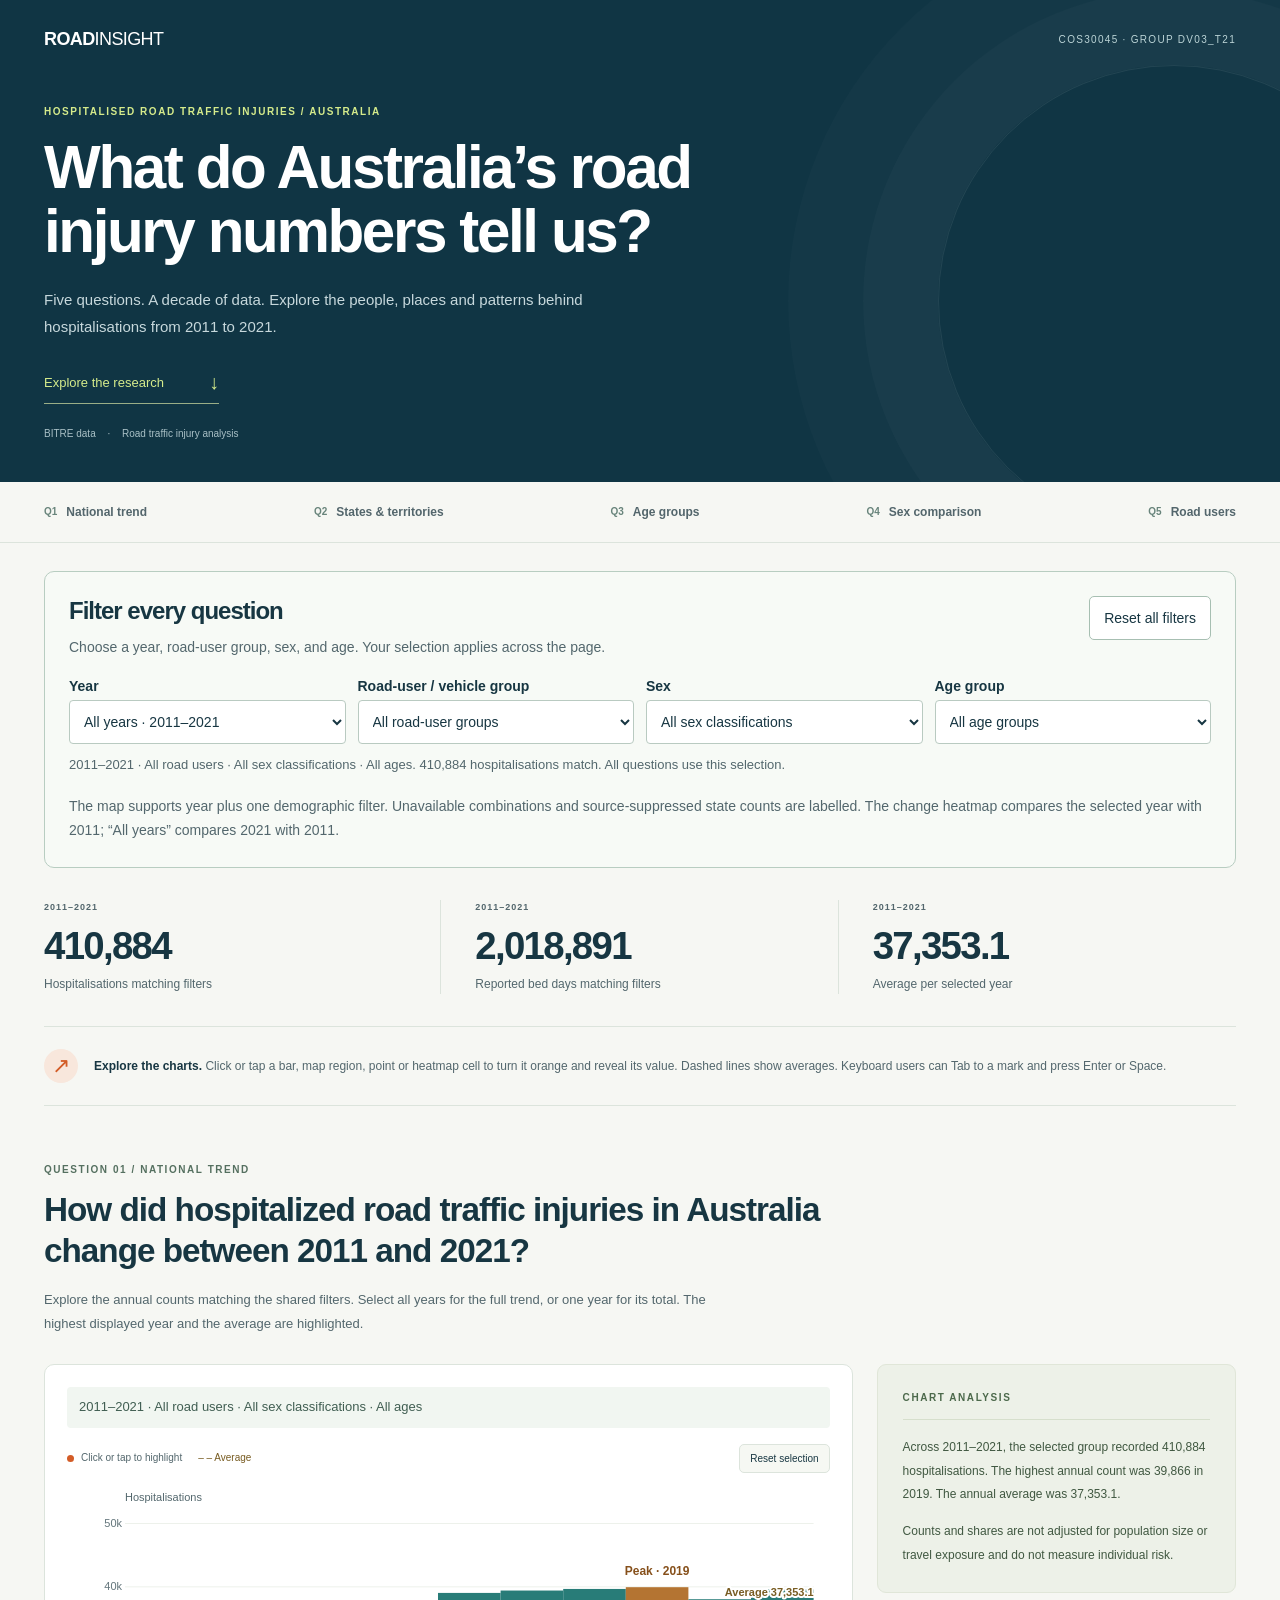
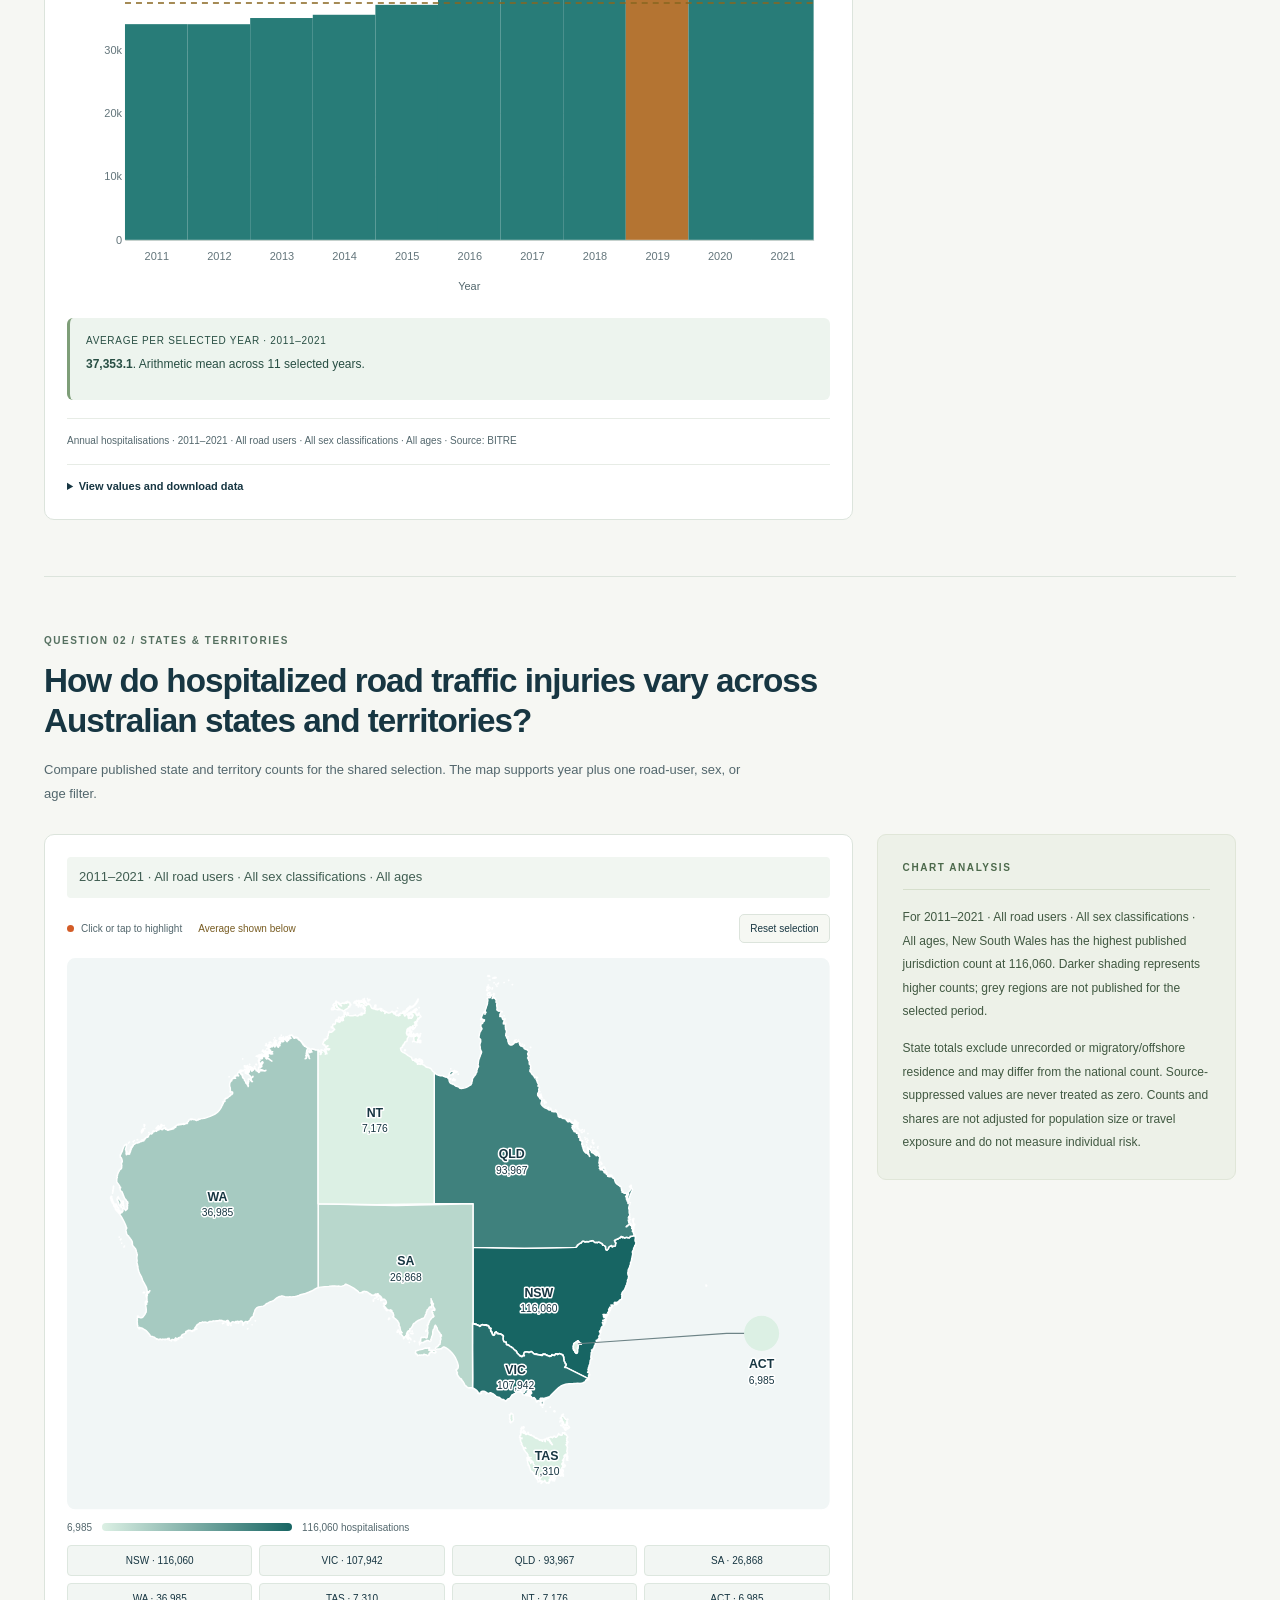
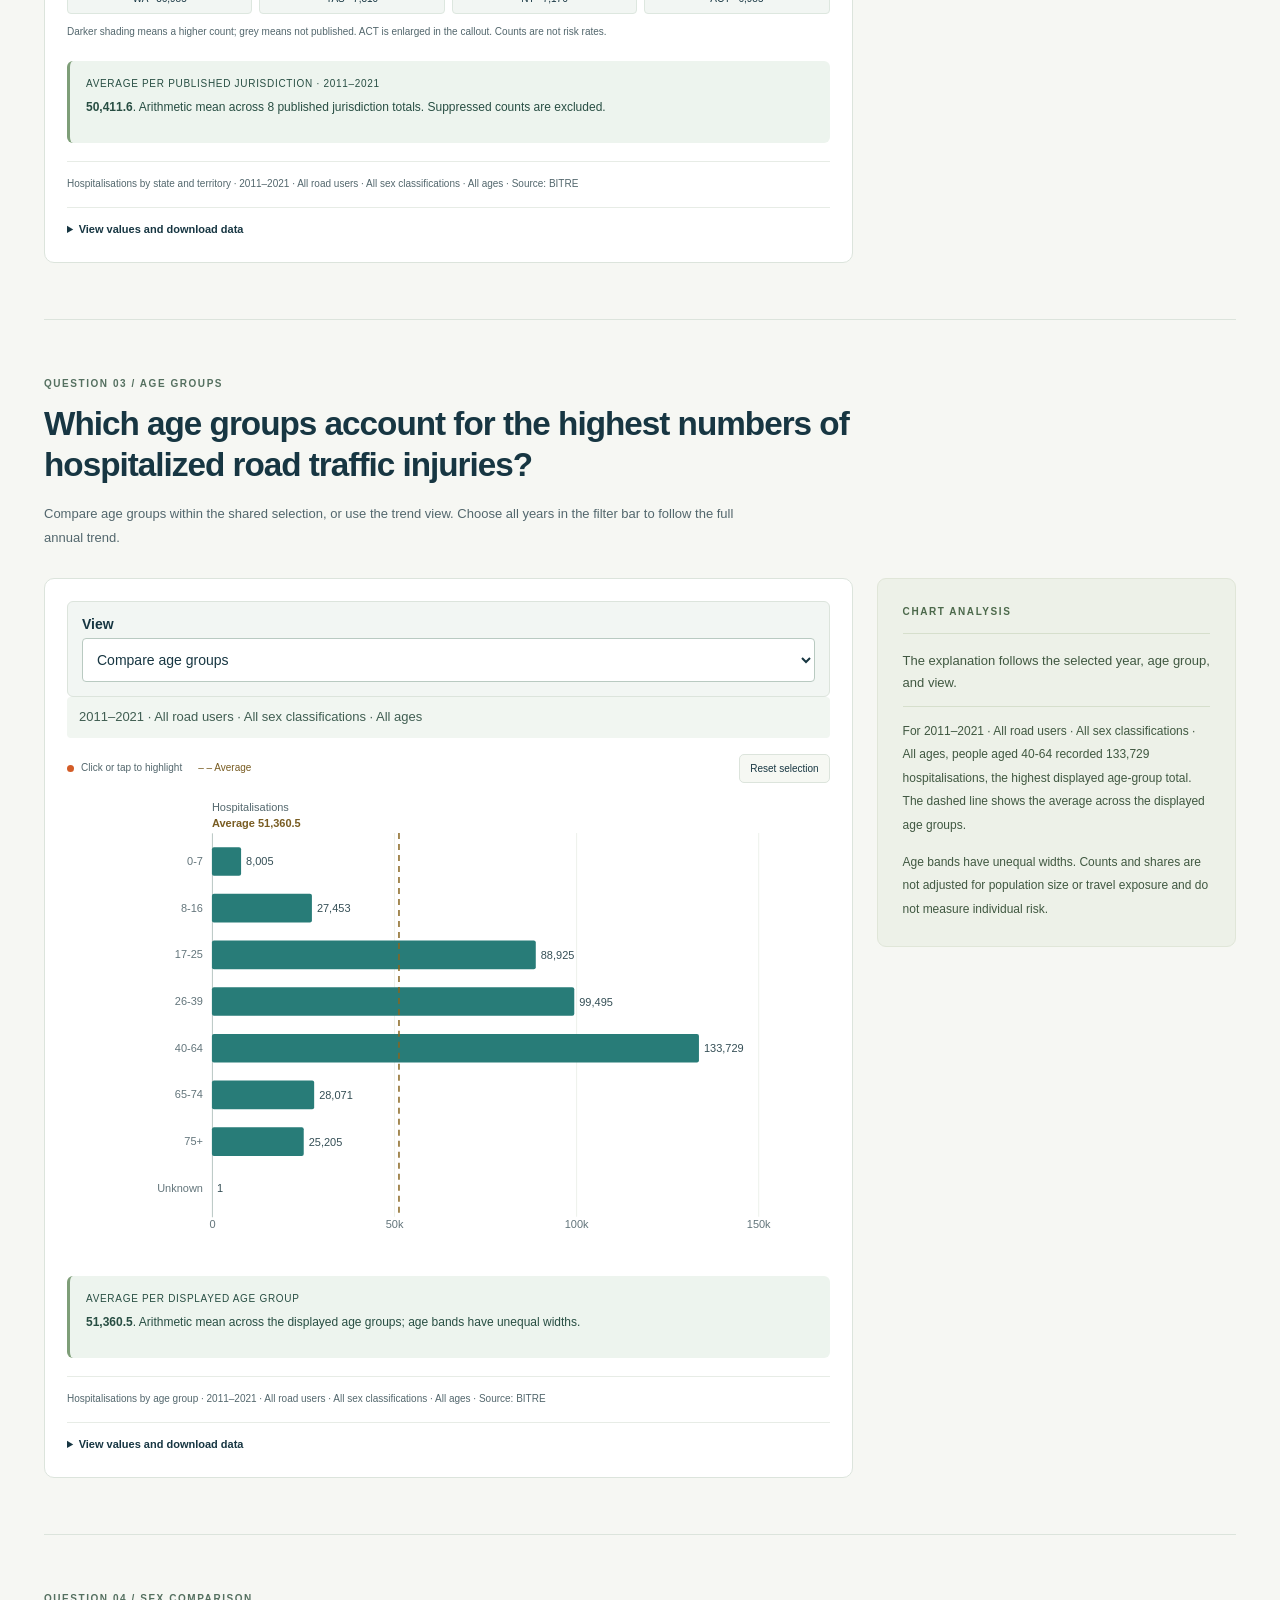
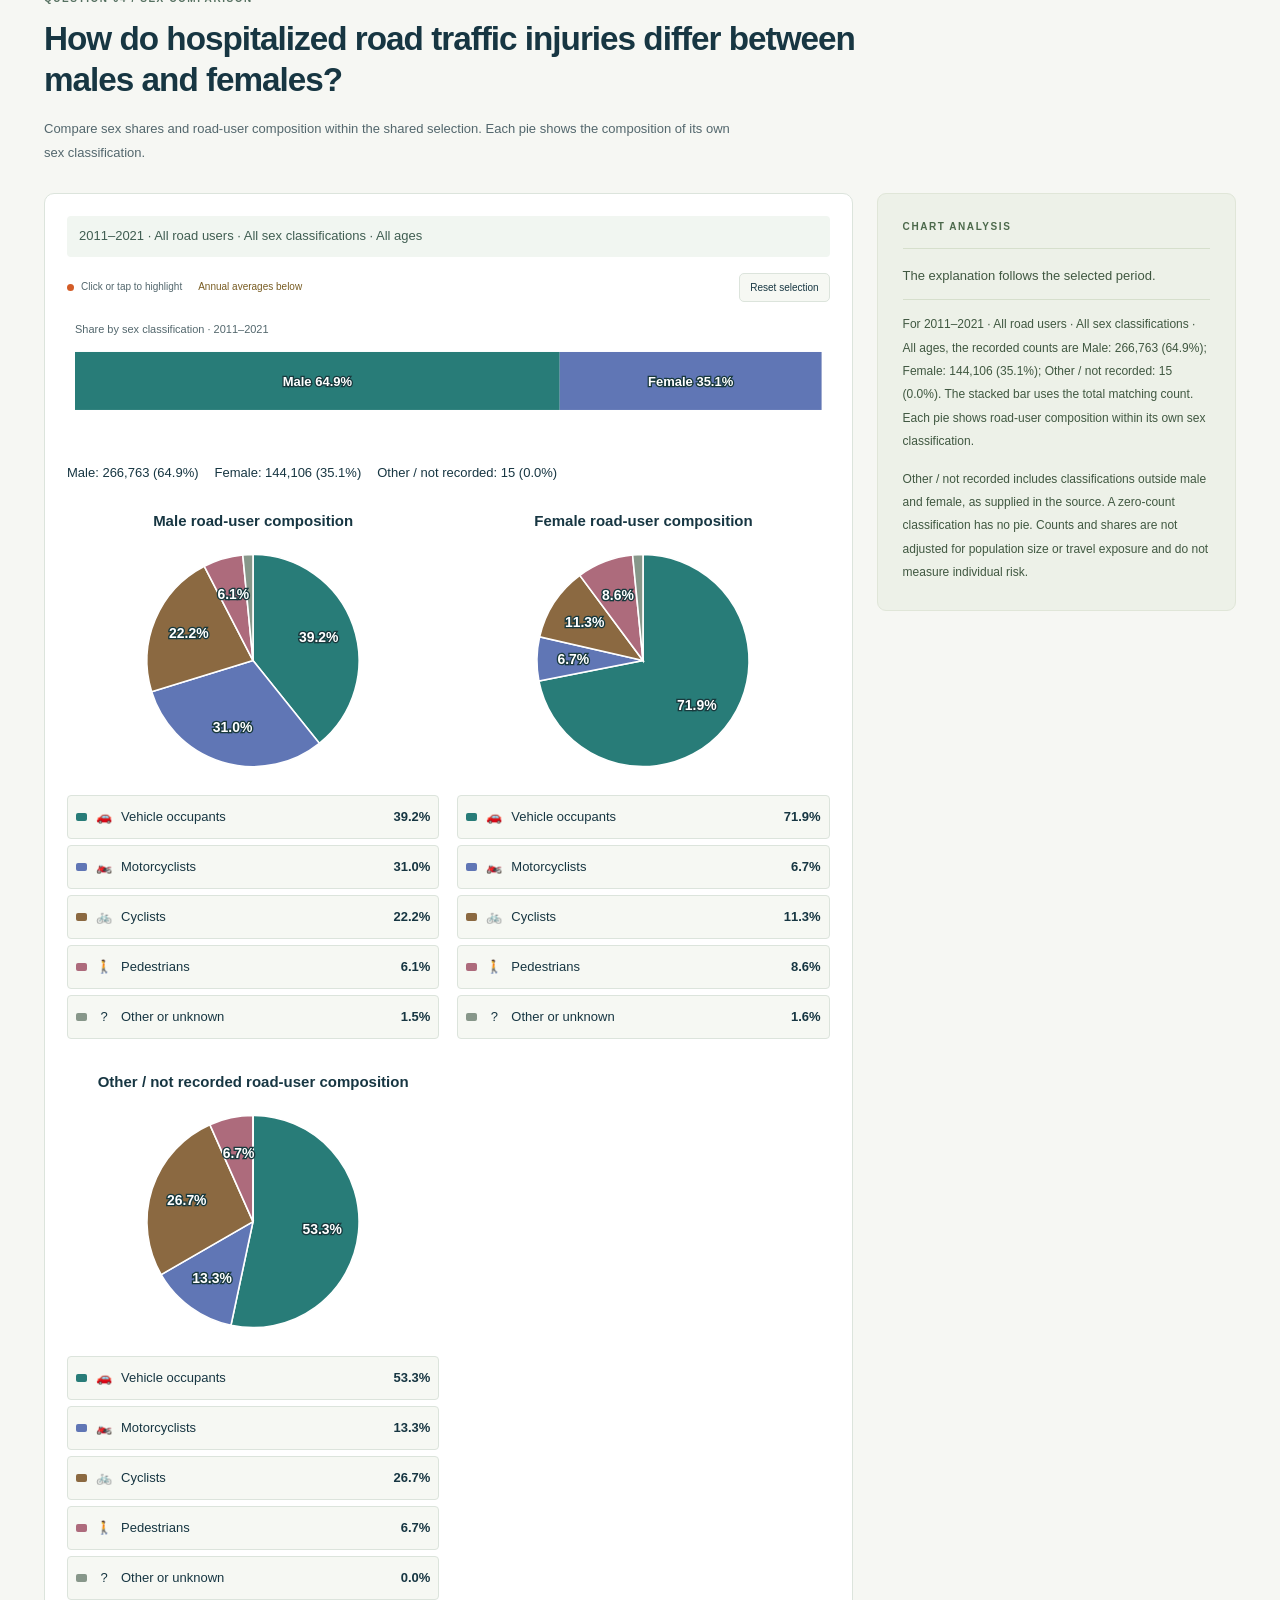
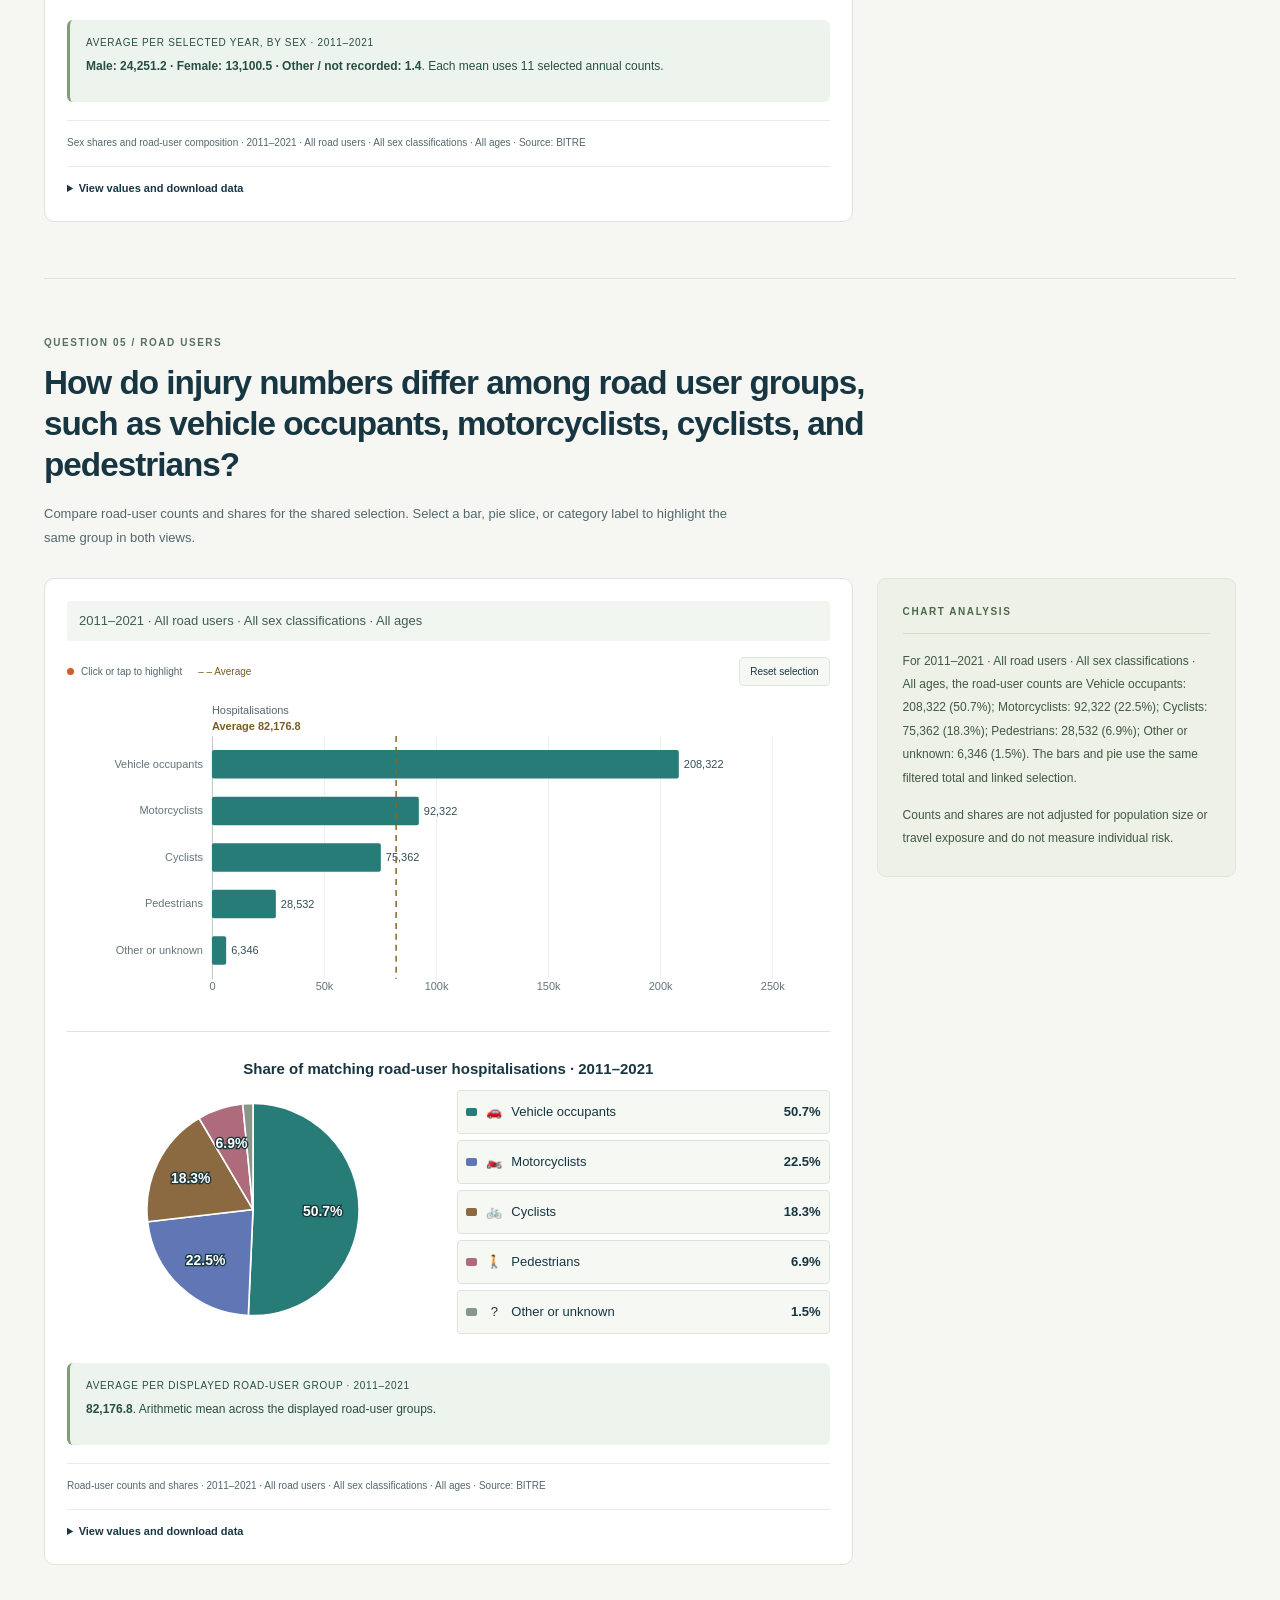
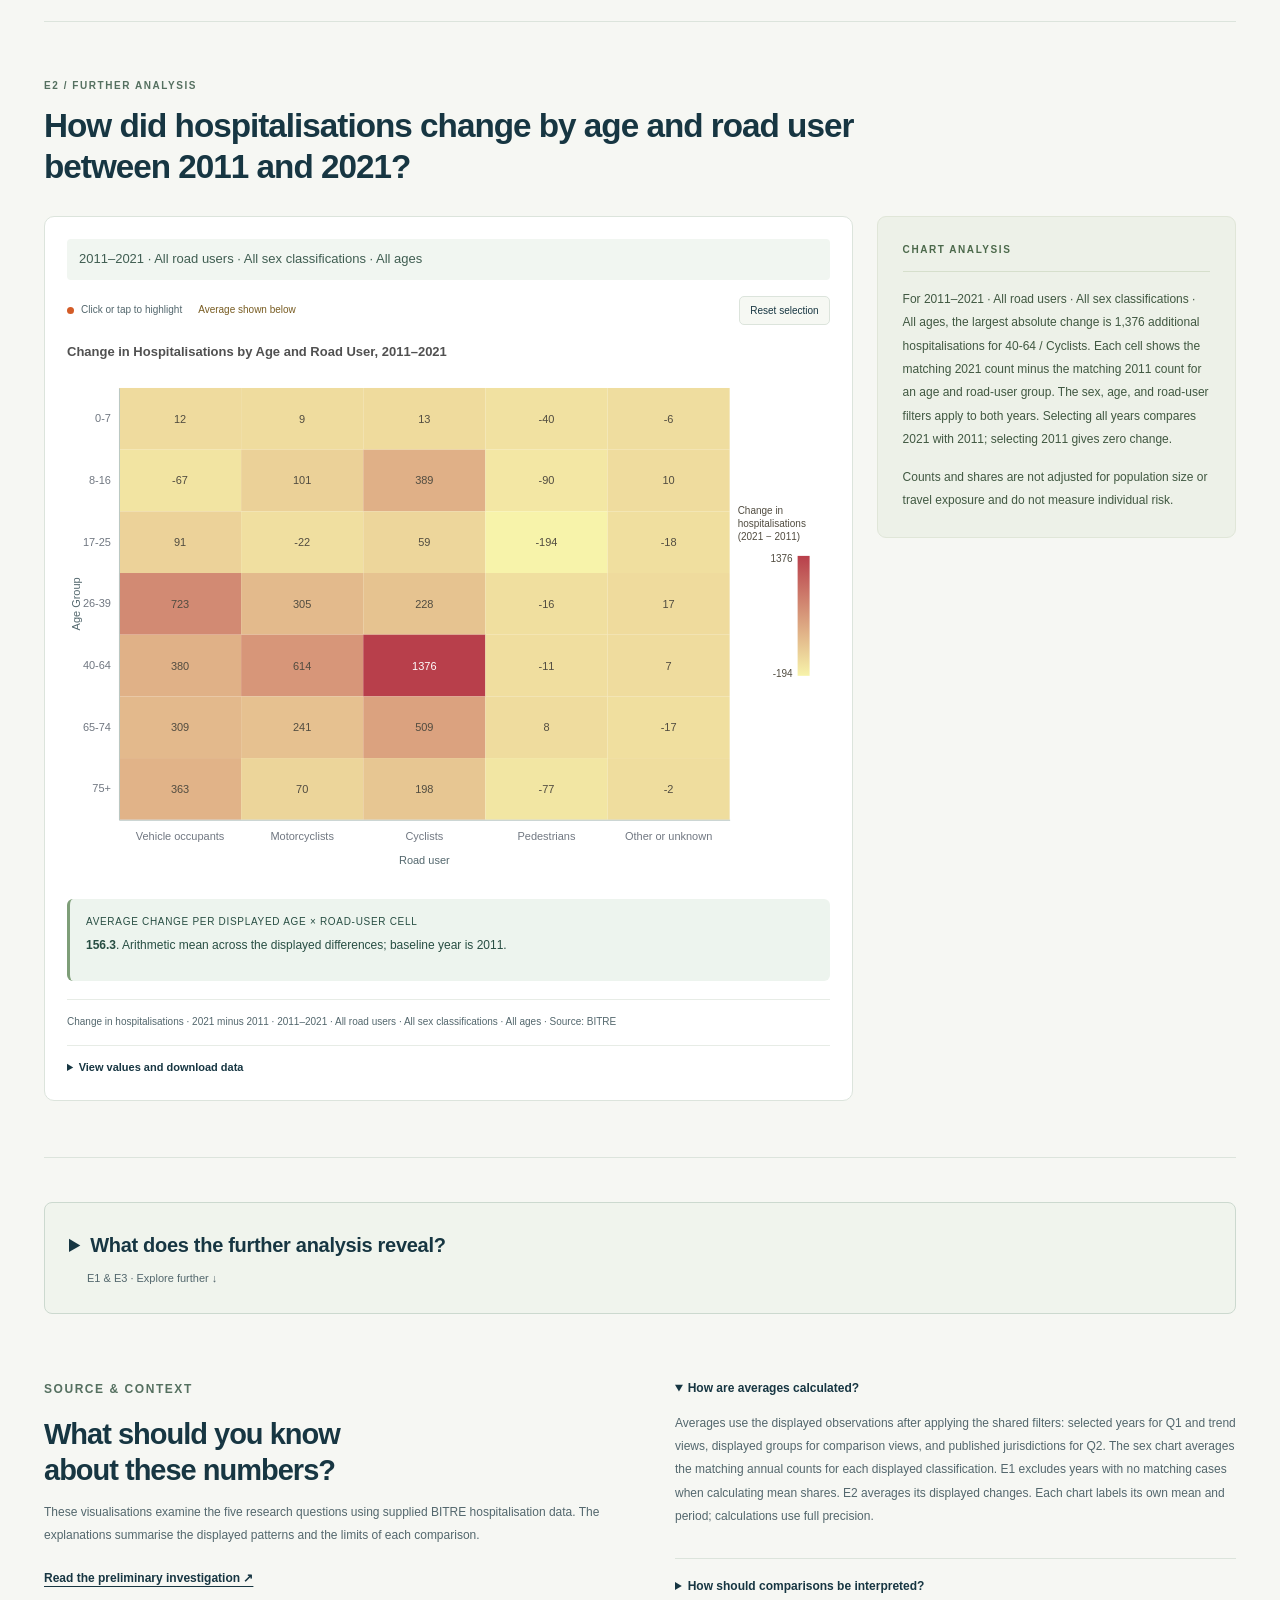
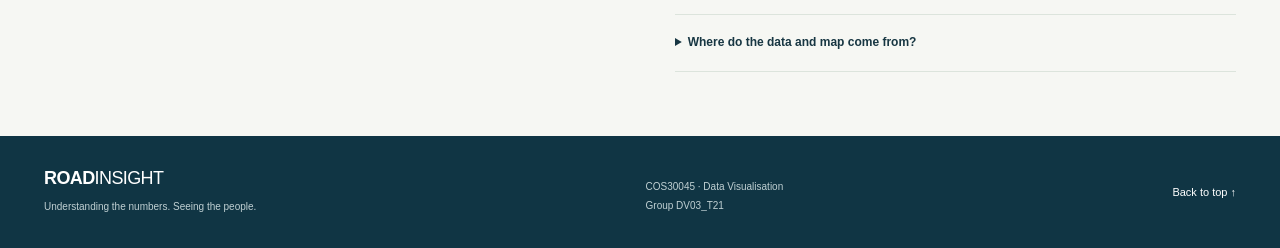
==== commit 14ce1112: "Add shared filters and update interactive chart analysis" ====
--- a/index.html
+++ b/index.html
@@ -3,115 +3,130 @@
 <head>
   <meta charset="utf-8">
   <meta name="viewport" content="width=device-width, initial-scale=1">
-  <meta name="description" content="Explore five research questions about hospitalised road traffic injuries in Australia through interactive charts and an Australia map, using Yibo’s BITRE analysis.">
+  <meta name="description" content="Explore five research questions about hospitalised road traffic injuries in Australia through interactive charts and an Australia map, using BITRE hospitalisation data.">
   <meta name="theme-color" content="#103544">
   <title>Road Injury Research | DV03_T21</title>
   <link rel="stylesheet" href="css/style.css">
   <script src="assets/vendor/d3.v7.min.js" defer></script>
+  <script src="js/global-filters.js" defer></script>
+  <script src="js/d3-charts.js" defer></script>
   <script src="js/main.js" defer></script>
 </head>
 <body>
   <a class="skip-link" href="#main">Skip to research questions</a>
-  <header class="page-heading"><div class="wrap"><div class="header-meta"><span class="brand">ROAD<span>INSIGHT</span></span><span>COS30045 · GROUP DV03_T21</span></div><p class="eyebrow">HOSPITALISED ROAD TRAFFIC INJURIES / AUSTRALIA</p><h1>What do Australia’s road<br> injury numbers tell us?</h1><p class="header-description">Five questions. A decade of data. Explore the people, places and patterns behind hospitalisations from 2011 to 2021.</p><a class="hero-link" href="#q1">Explore the research <span aria-hidden="true">↓</span></a><p class="header-credit">BITRE data <span>·</span> Analysis and explanations by Yibo</p></div></header>
+  <header class="page-heading"><div class="wrap"><div class="header-meta"><span class="brand">ROAD<span>INSIGHT</span></span><span>COS30045 · GROUP DV03_T21</span></div><p class="eyebrow">HOSPITALISED ROAD TRAFFIC INJURIES / AUSTRALIA</p><h1>What do Australia’s road<br> injury numbers tell us?</h1><p class="header-description">Five questions. A decade of data. Explore the people, places and patterns behind hospitalisations from 2011 to 2021.</p><a class="hero-link" href="#q1">Explore the research <span aria-hidden="true">↓</span></a><p class="header-credit">BITRE data <span>·</span> Road traffic injury analysis</p></div></header>
   <nav class="question-nav" aria-label="Research questions"><div class="wrap nav-inner"><a href="#q1"><span>Q1</span> National trend</a><a href="#q2"><span>Q2</span> States &amp; territories</a><a href="#q3"><span>Q3</span> Age groups</a><a href="#q4"><span>Q4</span> Sex comparison</a><a href="#q5"><span>Q5</span> Road users</a></div></nav>
   <main class="wrap" id="main">
-    <div class="snapshot" aria-label="Key figures"><div><span class="metric-label">2011 → 2021</span><strong>+16.1<span>%</span></strong><p>Growth in hospitalisations</p></div><div><span class="metric-label">2021 / NATIONAL COUNT</span><strong>39,505</strong><p>Hospitalised road traffic injuries</p></div><div><span class="metric-label">2011–2021 / ANNUAL AVERAGE</span><strong id="annual-average">37,353.1</strong><p>Hospitalisations per year</p></div></div>
+    <section class="global-filters" aria-labelledby="global-filters-title">
+      <div class="global-filter-heading"><div><h2 id="global-filters-title">Filter every question</h2><p>Choose a year, road-user group, sex, and age. Your selection applies across the page.</p></div><button id="reset-filters" type="button" disabled>Reset all filters</button></div>
+      <div class="chart-filters" role="group" aria-label="Shared filters for all questions">
+        <label for="filter-year">Year<select id="filter-year" disabled><option value="all">All years · 2011–2021</option></select></label>
+        <label for="filter-group">Road-user / vehicle group<select id="filter-group" disabled><option value="all">All road-user groups</option></select></label>
+        <label for="filter-sex">Sex<select id="filter-sex" disabled><option value="all">All sex classifications</option></select></label>
+        <label for="filter-age">Age group<select id="filter-age" disabled><option value="all">All age groups</option></select></label>
+      </div>
+      <p id="global-filter-status" class="filter-status" role="status" aria-live="polite">Loading shared filters…</p>
+      <p class="global-filter-note">The map supports year plus one demographic filter. Unavailable combinations and source-suppressed state counts are labelled. The change heatmap compares the selected year with 2011; “All years” compares 2021 with 2011.</p>
+    </section>
+    <div class="snapshot" aria-label="Figures for the shared filters"><div><span class="metric-label">Selected period</span><strong id="filtered-total">410,884</strong><p>Hospitalisations matching filters</p></div><div><span class="metric-label">Selected period</span><strong id="filtered-beds">—</strong><p>Reported bed days matching filters</p></div><div><span class="metric-label">Selected period</span><strong id="annual-average">37,353.1</strong><p>Average per selected year</p></div></div>
     <div class="interaction-guide"><span class="guide-icon" aria-hidden="true">↗</span><p><strong>Explore the charts.</strong> Click or tap a bar, map region, point or heatmap cell to turn it orange and reveal its value. Dashed lines show averages. Keyboard users can Tab to a mark and press Enter or Space.</p></div>
-    <noscript><p class="notice">Enable JavaScript to explore the interactive charts. Yibo’s explanations and the original source workbooks remain available below.</p></noscript>
+    <noscript><p class="notice">Enable JavaScript to explore the interactive charts. Chart explanations and the original source workbooks remain available below.</p></noscript>
     <section class="question-section" id="q1" aria-labelledby="heading-q1">
-      <div class="question-heading"><p class="eyebrow">QUESTION 01 / NATIONAL TREND</p><h2 id="heading-q1">How did hospitalized road traffic injuries in Australia change between 2011 and 2021?</h2><p class="question-intro">Explore each year from 2011 to 2021. Select a bar to compare its count with the annual average.</p></div>
+      <div class="question-heading"><p class="eyebrow">QUESTION 01 / NATIONAL TREND</p><h2 id="heading-q1">How did hospitalized road traffic injuries in Australia change between 2011 and 2021?</h2><p class="question-intro">Explore the annual counts matching the shared filters. Select all years for the full trend, or one year for its total. The highest displayed year and the average are highlighted.</p></div>
       <div class="question-layout ">
         <div class="chart-frame">
-      <div class="chart-toolbar"><p class="chart-instruction"><span class="selection-dot"></span> Click or tap to highlight <span class="average-key">– – Average</span></p><button type="button" class="reset-chart" data-reset="q1">Reset selection</button></div>
+      <p class="chart-filter-scope">Shared filters apply when loaded.</p><div class="chart-toolbar"><p class="chart-instruction"><span class="selection-dot"></span> Click or tap to highlight <span class="average-key">– – Average</span></p><button type="button" class="reset-chart" data-reset="q1">Reset selection</button></div>
       <div class="chart-host" id="chart-q1" data-chart="q1" aria-label="Annual hospitalisations · Australia · 2011–2021"><p class="loading-message">Loading interactive chart…</p></div>
       <div class="chart-readout" id="readout-q1" aria-live="polite" aria-atomic="true">Select a mark to explore its value.</div>
-      <p class="chart-caption">Annual hospitalisations · Australia · 2011–2021 · Source: Yibo / BITRE</p>
+      <p class="chart-caption">Annual hospitalisations · Australia · 2011–2021 · Source: BITRE</p>
       <details class="data-disclosure"><summary>View values and download data</summary><div class="data-table-wrap" id="table-q1"></div><button type="button" class="download-data" data-download="q1">Download CSV ↓</button></details>
     </div>
-        <aside class="explanation-panel"><p class="eyebrow">YIBO’S EXPLANATION</p><div class="chart-explanation" data-explanation-source="Yibo data/Q1/explanation.txt"><p>This chart has been correctly completed, and Q1 can be answered:</p><p>2011: 34,033</p><p>2019 reached the highest: 39,866</p><p>2020 dropped to: 37,966</p><p>2021 rebounded to: 39,505</p><p>Overall growth from 2011 to 2021 is approximately 16.1%</p><p>Conclusion: This indicates that the long-term trend is generally upward, but there was a significant interruption in 2020.</p></div></aside>
+        <aside class="explanation-panel"><p class="eyebrow">CHART ANALYSIS</p><div class="chart-explanation" data-explanation-key="q1"><p>Hospitalisations for road traffic injuries increased from 34,033 in 2011 to 39,505 in 2021, an overall rise of 16.1%. The highest annual count was 39,866 in 2019. Counts fell to 37,966 in 2020 before increasing again in 2021.</p><p>The dashed line shows the annual average of 37,353.1 hospitalisations across the 11 years. The figures show a generally upward trend with a decline in 2020; they do not establish what caused the changes.</p></div></aside>
       </div>
     </section><section class="question-section" id="q2" aria-labelledby="heading-q2">
-      <div class="question-heading"><p class="eyebrow">QUESTION 02 / STATES &amp; TERRITORIES</p><h2 id="heading-q2">How do hospitalized road traffic injuries vary across Australian states and territories?</h2><p class="question-intro">Explore the eight states and territories in 2021. Select a region on the map to compare its count with the jurisdiction average.</p></div>
+      <div class="question-heading"><p class="eyebrow">QUESTION 02 / STATES &amp; TERRITORIES</p><h2 id="heading-q2">How do hospitalized road traffic injuries vary across Australian states and territories?</h2><p class="question-intro">Compare published state and territory counts for the shared selection. The map supports year plus one road-user, sex, or age filter.</p></div>
       <div class="question-layout map-layout">
         <div class="chart-frame">
-      <div class="chart-toolbar"><p class="chart-instruction"><span class="selection-dot"></span> Click or tap to highlight <span class="average-key">– – Average</span></p><button type="button" class="reset-chart" data-reset="q2">Reset selection</button></div>
+      <p class="chart-filter-scope">Shared filters apply when loaded.</p><div class="chart-toolbar"><p class="chart-instruction"><span class="selection-dot"></span> Click or tap to highlight <span class="average-key">– – Average</span></p><button type="button" class="reset-chart" data-reset="q2">Reset selection</button></div>
       <div class="chart-host" id="chart-q2" data-chart="q2" aria-label="Hospitalisations by state and territory · 2021"><p class="loading-message">Loading interactive chart…</p></div>
       <div class="chart-readout" id="readout-q2" aria-live="polite" aria-atomic="true">Select a mark to explore its value.</div>
-      <p class="chart-caption">Hospitalisations by state and territory · 2021 · Source: Yibo / BITRE</p>
+      <p class="chart-caption">Hospitalisations by state and territory · 2021 · Source: BITRE</p>
       <details class="data-disclosure"><summary>View values and download data</summary><div class="data-table-wrap" id="table-q2"></div><button type="button" class="download-data" data-download="q2">Download CSV ↓</button></details>
     </div>
-        <aside class="explanation-panel"><p class="eyebrow">YIBO’S EXPLANATION</p><div class="chart-explanation" data-explanation-source="Yibo data/Q2/explanation.txt"><p>In 2021, Victoria recorded the highest number of hospitalised road traffic injuries (11,130), followed by Queensland (10,447) and New South Wales (9,003). Together, these three jurisdictions accounted for approximately 77.4% of the national count. The territories recorded substantially lower counts, with the Northern Territory reporting 710 and the Australian Capital Territory 740. These figures are absolute counts rather than population-standardised rates. Therefore, lower counts in smaller jurisdictions do not necessarily indicate lower individual risk.</p></div></aside>
+        <aside class="explanation-panel"><p class="eyebrow">CHART ANALYSIS</p><div class="chart-explanation" data-explanation-key="q2"><p>In 2021, Victoria recorded 11,130 hospitalisations, followed by Queensland with 10,447 and New South Wales with 9,003. Together, these jurisdictions accounted for 77.4% of the national count. The Northern Territory and Australian Capital Territory recorded 710 and 740 respectively.</p><p>Darker map shading represents a higher count. These totals are not adjusted for population or travel exposure, so differences between jurisdictions should not be interpreted as differences in individual risk.</p></div></aside>
       </div>
     </section><section class="question-section" id="q3" aria-labelledby="heading-q3">
-      <div class="question-heading"><p class="eyebrow">QUESTION 03 / AGE GROUPS</p><h2 id="heading-q3">Which age groups account for the highest numbers of hospitalized road traffic injuries?</h2><p class="question-intro">Compare the seven reported age groups in 2021. Select a bar to see its count and distance from the group average.</p></div>
+      <div class="question-heading"><p class="eyebrow">QUESTION 03 / AGE GROUPS</p><h2 id="heading-q3">Which age groups account for the highest numbers of hospitalized road traffic injuries?</h2><p class="question-intro">Compare age groups within the shared selection, or use the trend view. Choose all years in the filter bar to follow the full annual trend.</p></div>
       <div class="question-layout ">
         <div class="chart-frame">
-      <div class="chart-toolbar"><p class="chart-instruction"><span class="selection-dot"></span> Click or tap to highlight <span class="average-key">– – Average</span></p><button type="button" class="reset-chart" data-reset="q3">Reset selection</button></div>
+      <div class="chart-filters" role="group" aria-label="Age chart display"><label for="q3-view">View<select id="q3-view" disabled><option value="comparison">Compare age groups</option><option value="trend">Trend over selected years</option></select></label></div>
+      <p class="chart-filter-scope">Shared filters apply when loaded.</p><div class="chart-toolbar"><p class="chart-instruction"><span class="selection-dot"></span> Click or tap to highlight <span class="average-key">– – Average</span></p><button type="button" class="reset-chart" data-reset="q3">Reset selection</button></div>
       <div class="chart-host" id="chart-q3" data-chart="q3" aria-label="Hospitalisations by age group · 2021"><p class="loading-message">Loading interactive chart…</p></div>
       <div class="chart-readout" id="readout-q3" aria-live="polite" aria-atomic="true">Select a mark to explore its value.</div>
-      <p class="chart-caption">Hospitalisations by age group · 2021 · Source: Yibo / BITRE</p>
+      <p class="chart-caption">Hospitalisations by age group · 2021 · Source: BITRE</p>
       <details class="data-disclosure"><summary>View values and download data</summary><div class="data-table-wrap" id="table-q3"></div><button type="button" class="download-data" data-download="q3">Download CSV ↓</button></details>
     </div>
-        <aside class="explanation-panel"><p class="eyebrow">YIBO’S EXPLANATION</p><div class="chart-explanation" data-explanation-source="Yibo data/Q3/explanation.txt"><p>In 2021, people aged 40–64 recorded the largest number of hospitalised road traffic injuries (13,026), followed by those aged 26–39 (9,423) and 17–25 (8,010). Together, these three groups accounted for approximately 77.1% of all hospitalisations. The age bands have unequal widths; for example, 40–64 covers 25 years while 65–74 covers 10 years. These absolute counts therefore do not show an individual’s age-specific risk.</p></div></aside>
+        <aside class="explanation-panel"><p class="eyebrow">CHART ANALYSIS</p><p class="explanation-context">The explanation follows the selected year, age group, and view.</p><div class="chart-explanation" data-explanation-key="q3"><p>In 2021, people aged 40–64 recorded the highest count at 13,026 hospitalisations, followed by those aged 26–39 with 9,423 and 17–25 with 8,010. Together, these groups accounted for 77.1% of the national count.</p><p>The age bands have unequal widths. Counts describe the distribution of hospitalisations across the reported groups and do not measure age-specific risk.</p></div></aside>
       </div>
     </section><section class="question-section" id="q4" aria-labelledby="heading-q4">
-      <div class="question-heading"><p class="eyebrow">QUESTION 04 / SEX COMPARISON</p><h2 id="heading-q4">How do hospitalized road traffic injuries differ between males and females?</h2><p class="question-intro">Compare male and female hospitalisations from 2011 to 2021. Select a bar to compare it with that series’ annual average.</p></div>
+      <div class="question-heading"><p class="eyebrow">QUESTION 04 / SEX COMPARISON</p><h2 id="heading-q4">How do hospitalized road traffic injuries differ between males and females?</h2><p class="question-intro">Compare sex shares and road-user composition within the shared selection. Each pie shows the composition of its own sex classification.</p></div>
       <div class="question-layout ">
         <div class="chart-frame">
-      <div class="chart-toolbar"><p class="chart-instruction"><span class="selection-dot"></span> Click or tap to highlight <span class="average-key">– – Average</span></p><button type="button" class="reset-chart" data-reset="q4">Reset selection</button></div>
+
+      <p class="chart-filter-scope">Shared filters apply when loaded.</p><div class="chart-toolbar"><p class="chart-instruction"><span class="selection-dot"></span> Click or tap to highlight <span class="average-key">– – Average</span></p><button type="button" class="reset-chart" data-reset="q4">Reset selection</button></div>
       <div class="chart-host" id="chart-q4" data-chart="q4" aria-label="Annual hospitalisations by sex · 2011–2021"><p class="loading-message">Loading interactive chart…</p></div>
       <div class="chart-readout" id="readout-q4" aria-live="polite" aria-atomic="true">Select a mark to explore its value.</div>
-      <p class="chart-caption">Annual hospitalisations by sex · 2011–2021 · Source: Yibo / BITRE</p>
+      <p class="chart-caption">Annual hospitalisations by sex · 2011–2021 · Source: BITRE</p>
       <details class="data-disclosure"><summary>View values and download data</summary><div class="data-table-wrap" id="table-q4"></div><button type="button" class="download-data" data-download="q4">Download CSV ↓</button></details>
     </div>
-        <aside class="explanation-panel"><p class="eyebrow">YIBO’S EXPLANATION</p><div class="chart-explanation" data-explanation-source="Yibo data/Q4/explanation.txt"><p>Male hospitalisations remained substantially higher than female hospitalisations throughout 2011–2021. Male cases increased from 22,321 in 2011 to 25,788 in 2021, while female cases increased from 11,712 to 13,716. Males consistently accounted for approximately two-thirds of hospitalisations. The 2020 decline was much larger among females: female hospitalisations fell from 14,499 in 2019 to 12,781 in 2020, while the male count declined only slightly from 25,365 to 25,178. These are counts, not sex-specific population rates or exposure-adjusted risks.</p></div></aside>
+        <aside class="explanation-panel"><p class="eyebrow">CHART ANALYSIS</p><p class="explanation-context">The explanation follows the selected period.</p><div class="chart-explanation" data-explanation-key="q4"><p>Across 2011–2021, the recorded counts totalled 266,763 hospitalisations for males and 144,106 for females. Males accounted for 64.9% of the combined recorded male and female count. A further 15 cases had no recorded male/female classification and are excluded from these shares.</p><p>Road-user shares within each sex use that sex's total as the denominator. Counts and proportions are not adjusted for population size or travel exposure and should not be interpreted as measures of individual risk.</p></div></aside>
       </div>
     </section><section class="question-section" id="q5" aria-labelledby="heading-q5">
-      <div class="question-heading"><p class="eyebrow">QUESTION 05 / ROAD USERS</p><h2 id="heading-q5">How do injury numbers differ among road user groups, such as vehicle occupants, motorcyclists, cyclists, and pedestrians?</h2><p class="question-intro">Compare five road-user groups in 2021. Select a bar to compare its count with the road-user group average.</p></div>
+      <div class="question-heading"><p class="eyebrow">QUESTION 05 / ROAD USERS</p><h2 id="heading-q5">How do injury numbers differ among road user groups, such as vehicle occupants, motorcyclists, cyclists, and pedestrians?</h2><p class="question-intro">Compare road-user counts and shares for the shared selection. Select a bar, pie slice, or category label to highlight the same group in both views.</p></div>
       <div class="question-layout ">
         <div class="chart-frame">
-      <div class="chart-toolbar"><p class="chart-instruction"><span class="selection-dot"></span> Click or tap to highlight <span class="average-key">– – Average</span></p><button type="button" class="reset-chart" data-reset="q5">Reset selection</button></div>
+      <p class="chart-filter-scope">Shared filters apply when loaded.</p><div class="chart-toolbar"><p class="chart-instruction"><span class="selection-dot"></span> Click or tap to highlight <span class="average-key">– – Average</span></p><button type="button" class="reset-chart" data-reset="q5">Reset selection</button></div>
       <div class="chart-host" id="chart-q5" data-chart="q5" aria-label="Hospitalisations by road-user group · 2021"><p class="loading-message">Loading interactive chart…</p></div>
       <div class="chart-readout" id="readout-q5" aria-live="polite" aria-atomic="true">Select a mark to explore its value.</div>
-      <p class="chart-caption">Hospitalisations by road-user group · 2021 · Source: Yibo / BITRE</p>
+      <p class="chart-caption">Hospitalisations by road-user group · 2021 · Source: BITRE</p>
       <details class="data-disclosure"><summary>View values and download data</summary><div class="data-table-wrap" id="table-q5"></div><button type="button" class="download-data" data-download="q5">Download CSV ↓</button></details>
     </div>
-        <aside class="explanation-panel"><p class="eyebrow">YIBO’S EXPLANATION</p><div class="chart-explanation" data-explanation-source="Yibo data/Q5/explanation.txt"><p>Vehicle occupants recorded the largest number of hospitalisations in 2021 (19,524), representing approximately 49.4% of the national total. Motorcyclists accounted for 8,883 cases (22.5%) and cyclists for 8,163 (20.7%). Pedestrians recorded 2,334 cases (5.9%). These counts do not account for differences in travel frequency, distance travelled, or population exposure. They therefore describe the composition of hospitalisations, not the risk per trip or kilometre.</p></div></aside>
+        <aside class="explanation-panel"><p class="eyebrow">CHART ANALYSIS</p><div class="chart-explanation" data-explanation-key="q5"><p>Vehicle occupants accounted for 19,524 hospitalisations in 2021, or 49.4% of the national count. Motorcyclists accounted for 8,883 cases (22.5%), cyclists for 8,163 (20.7%), pedestrians for 2,334 (5.9%), and other or unknown road users for 601 (1.5%).</p><p>The bars compare counts, while the pie shows each group's share of the same total. Selecting a category highlights it in both views. These shares describe the composition of hospitalisations, rather than risk per person or per journey.</p></div></aside>
       </div>
     </section>
     <article class="question-section" id="e2" aria-labelledby="heading-e2"><div class="question-heading"><p class="eyebrow">E2 / FURTHER ANALYSIS</p><h3 id="heading-e2">How did hospitalisations change by age and road user between 2011 and 2021?</h3></div><div class="question-layout"><div class="chart-frame">
-      <div class="chart-toolbar"><p class="chart-instruction"><span class="selection-dot"></span> Click or tap to highlight <span class="average-key">– – Average</span></p><button type="button" class="reset-chart" data-reset="e2">Reset selection</button></div>
+      <p class="chart-filter-scope">Shared filters apply when loaded.</p><div class="chart-toolbar"><p class="chart-instruction"><span class="selection-dot"></span> Click or tap to highlight <span class="average-key">– – Average</span></p><button type="button" class="reset-chart" data-reset="e2">Reset selection</button></div>
       <div class="chart-host" id="chart-e2" data-chart="e2" aria-label="Change in hospitalisations · 2021 minus 2011"><p class="loading-message">Loading interactive chart…</p></div>
       <div class="chart-readout" id="readout-e2" aria-live="polite" aria-atomic="true">Select a mark to explore its value.</div>
-      <p class="chart-caption">Change in hospitalisations · 2021 minus 2011 · Source: Yibo / BITRE</p>
+      <p class="chart-caption">Change in hospitalisations · 2021 minus 2011 · Source: BITRE</p>
       <details class="data-disclosure"><summary>View values and download data</summary><div class="data-table-wrap" id="table-e2"></div><button type="button" class="download-data" data-download="e2">Download CSV ↓</button></details>
-    </div><aside class="explanation-panel"><p class="eyebrow">YIBO’S EXPLANATION</p><div class="chart-explanation" data-explanation-source="Yibo data/E2/explanation.txt"><p>Between 2011 and 2021, growth among older adults was concentrated among car drivers and pedal cyclists rather than pedestrians. Among people aged 40–64, cyclist hospitalisations increased by 1,376 and car-driver hospitalisations by 564, whereas pedestrian hospitalisations decreased by 11. Cyclist increases were also evident among ages 65–74 (+509) and 75+ (+198). In contrast, pedestrian changes among older groups were small or negative: +8 for ages 65–74 and −77 for ages 75+. The findings indicate that the increase among older adults was primarily associated with cycling and driving, rather than pedestrian injuries. The largest decline occurred among pedestrians aged 17–25 (−194), while car-driver hospitalisations increased most among ages 26–39 (+781). These are changes in absolute counts. Population ageing and changes in travel exposure are not controlled for, so the results do not demonstrate changes in individual risk.</p></div></aside></div></article>
+    </div><aside class="explanation-panel"><p class="eyebrow">CHART ANALYSIS</p><div class="chart-explanation" data-explanation-key="e2"><p>Between 2011 and 2021, cyclist hospitalisations increased by 1,376 among people aged 40–64, the largest increase among the displayed age and road-user combinations. Cyclist counts also rose by 509 among those aged 65–74 and by 198 among those aged 75 and over.</p><p>Car-driver hospitalisations increased most among people aged 26–39, with 781 additional cases. Pedestrians aged 17–25 recorded the largest decline at 194 fewer cases. Each cell shows the 2021 count minus the 2011 count; these changes are not adjusted for population ageing or travel exposure.</p></div></aside></div></article>
 
-    <details class="supplementary" id="further-analysis"><summary>What else does Yibo’s analysis reveal? <span>E1 &amp; E3 · Explore further ↓</span></summary><div class="supplementary-content"><article class="question-section supplementary-question" id="e1" aria-labelledby="heading-e1"><div class="question-heading"><p class="eyebrow">E1 / FURTHER ANALYSIS</p><h3 id="heading-e1">How did the share of hospitalisations change across road-user groups?</h3></div><div class="question-layout"><div class="chart-frame">
-      <div class="chart-toolbar"><p class="chart-instruction"><span class="selection-dot"></span> Click or tap to highlight <span class="average-key">– – Average</span></p><button type="button" class="reset-chart" data-reset="e1">Reset selection</button></div>
+    <details class="supplementary" id="further-analysis"><summary>What does the further analysis reveal? <span>E1 &amp; E3 · Explore further ↓</span></summary><div class="supplementary-content"><article class="question-section supplementary-question" id="e1" aria-labelledby="heading-e1"><div class="question-heading"><p class="eyebrow">E1 / FURTHER ANALYSIS</p><h3 id="heading-e1">How did the share of hospitalisations change across road-user groups?</h3></div><div class="question-layout"><div class="chart-frame">
+      <p class="chart-filter-scope">Shared filters apply when loaded.</p><div class="chart-toolbar"><p class="chart-instruction"><span class="selection-dot"></span> Click or tap to highlight <span class="average-key">– – Average</span></p><button type="button" class="reset-chart" data-reset="e1">Reset selection</button></div>
       <div class="chart-host" id="chart-e1" data-chart="e1" aria-label="Road-user share of national hospitalisations (%) · 2011–2021"><p class="loading-message">Loading interactive chart…</p></div>
       <div class="chart-readout" id="readout-e1" aria-live="polite" aria-atomic="true">Select a mark to explore its value.</div>
-      <p class="chart-caption">Road-user share of national hospitalisations (%) · 2011–2021 · Source: Yibo / BITRE</p>
+      <p class="chart-caption">Road-user share of national hospitalisations (%) · 2011–2021 · Source: BITRE</p>
       <details class="data-disclosure"><summary>View values and download data</summary><div class="data-table-wrap" id="table-e1"></div><button type="button" class="download-data" data-download="e1">Download CSV ↓</button></details>
-    </div><aside class="explanation-panel"><p class="eyebrow">YIBO’S EXPLANATION</p><div class="chart-explanation" data-explanation-source="Yibo data/E1/explanation.txt"><p>The change was not uniform across road users. Cyclists increased from 15.8% of hospitalisations in 2011 to 21.9% in 2020. Although the share fell slightly to 20.7% in 2021, it remained above both 2019 (18.3%) and 2011. Vehicle occupants fell from approximately 52.0% to 49.4%, while motorcyclists remained relatively stable at around 22%–23%. The 2020 disruption therefore coincided with a lasting elevation in the cyclist share.</p></div></aside></div></article><article class="question-section supplementary-question" id="e3a" aria-labelledby="heading-e3a"><div class="question-heading"><p class="eyebrow">E3A / FURTHER ANALYSIS</p><h3 id="heading-e3a">Do road users with more hospitalisations also account for more bed days?</h3></div><div class="question-layout"><div class="chart-frame">
-      <div class="chart-toolbar"><p class="chart-instruction"><span class="selection-dot"></span> Click or tap to highlight <span class="average-key">– – Average</span></p><button type="button" class="reset-chart" data-reset="e3a">Reset selection</button></div>
+    </div><aside class="explanation-panel"><p class="eyebrow">CHART ANALYSIS</p><div class="chart-explanation" data-explanation-key="e1"><p>The cyclist share of hospitalisations rose from 15.8% in 2011 to 21.9% in 2020, before falling to 20.7% in 2021. The 2021 share remained above both 2011 and 2019, when it was 18.3%.</p><p>Over the same period, the vehicle-occupant share fell from approximately 52.0% to 49.4%, while the motorcyclist share remained around 22–23%. A change in share reflects a group's position within the annual total and does not necessarily mean its count changed in the same direction.</p></div></aside></div></article><article class="question-section supplementary-question" id="e3a" aria-labelledby="heading-e3a"><div class="question-heading"><p class="eyebrow">E3A / FURTHER ANALYSIS</p><h3 id="heading-e3a">Do road users with more hospitalisations also account for more bed days?</h3></div><div class="question-layout"><div class="chart-frame">
+      <p class="chart-filter-scope">Shared filters apply when loaded.</p><div class="chart-toolbar"><p class="chart-instruction"><span class="selection-dot"></span> Click or tap to highlight <span class="average-key">– – Average</span></p><button type="button" class="reset-chart" data-reset="e3a">Reset selection</button></div>
       <div class="chart-host" id="chart-e3a" data-chart="e3a" aria-label="Shares of hospitalisations and bed days (%) · 2016–2021"><p class="loading-message">Loading interactive chart…</p></div>
       <div class="chart-readout" id="readout-e3a" aria-live="polite" aria-atomic="true">Select a mark to explore its value.</div>
-      <p class="chart-caption">Shares of hospitalisations and bed days (%) · 2016–2021 · Source: Yibo / BITRE</p>
+      <p class="chart-caption">Shares of hospitalisations and bed days (%) · 2016–2021 · Source: BITRE</p>
       <details class="data-disclosure"><summary>View values and download data</summary><div class="data-table-wrap" id="table-e3a"></div><button type="button" class="download-data" data-download="e3a">Download CSV ↓</button></details>
-    </div><aside class="explanation-panel"><p class="eyebrow">YIBO’S EXPLANATION</p><div class="chart-explanation" data-explanation-source="Yibo data/E3/E3a/explanation.txt"><p>The groups contributing the most hospitalisations did not always contribute the same share of bed days. Cyclists accounted for 19.02% of hospitalisations but only 11.13% of bed days. In contrast, pedestrians accounted for only 6.49% of hospitalisations but 13.14% of bed days. Motorcyclists also had a higher bed-day share (25.02%) than hospitalisation share (22.27%). Road-user results showed a similar mismatch. Pedestrians accounted for 6.49% of hospitalisations but 13.14% of bed days, whereas cyclists accounted for 19.02% of hospitalisations but only 11.13% of bed days. Therefore, groups with the most hospitalisations were not necessarily those generating the greatest hospital burden.</p></div></aside></div></article><article class="question-section supplementary-question" id="e3b" aria-labelledby="heading-e3b"><div class="question-heading"><p class="eyebrow">E3B / FURTHER ANALYSIS</p><h3 id="heading-e3b">Do age groups with more hospitalisations also account for more bed days?</h3></div><div class="question-layout"><div class="chart-frame">
-      <div class="chart-toolbar"><p class="chart-instruction"><span class="selection-dot"></span> Click or tap to highlight <span class="average-key">– – Average</span></p><button type="button" class="reset-chart" data-reset="e3b">Reset selection</button></div>
+    </div><aside class="explanation-panel"><p class="eyebrow">CHART ANALYSIS</p><div class="chart-explanation" data-explanation-key="e3a"><p>During 2016–2021, cyclists accounted for 19.02% of hospitalisations but 11.13% of bed days. Pedestrians accounted for 6.49% of hospitalisations and 13.14% of bed days, while motorcyclists accounted for 22.27% and 25.02% respectively.</p><p>A higher bed-day share than hospitalisation share indicates a longer average hospital stay relative to the overall average. Bed days measure hospital resource use; they do not provide a complete measure of injury severity because length of stay also depends on treatment, other health conditions, and discharge arrangements.</p></div></aside></div></article><article class="question-section supplementary-question" id="e3b" aria-labelledby="heading-e3b"><div class="question-heading"><p class="eyebrow">E3B / FURTHER ANALYSIS</p><h3 id="heading-e3b">Do age groups with more hospitalisations also account for more bed days?</h3></div><div class="question-layout"><div class="chart-frame">
+      <p class="chart-filter-scope">Shared filters apply when loaded.</p><div class="chart-toolbar"><p class="chart-instruction"><span class="selection-dot"></span> Click or tap to highlight <span class="average-key">– – Average</span></p><button type="button" class="reset-chart" data-reset="e3b">Reset selection</button></div>
       <div class="chart-host" id="chart-e3b" data-chart="e3b" aria-label="Shares of hospitalisations and bed days (%) · 2016–2021"><p class="loading-message">Loading interactive chart…</p></div>
       <div class="chart-readout" id="readout-e3b" aria-live="polite" aria-atomic="true">Select a mark to explore its value.</div>
-      <p class="chart-caption">Shares of hospitalisations and bed days (%) · 2016–2021 · Source: Yibo / BITRE</p>
+      <p class="chart-caption">Shares of hospitalisations and bed days (%) · 2016–2021 · Source: BITRE</p>
       <details class="data-disclosure"><summary>View values and download data</summary><div class="data-table-wrap" id="table-e3b"></div><button type="button" class="download-data" data-download="e3b">Download CSV ↓</button></details>
-    </div><aside class="explanation-panel"><p class="eyebrow">YIBO’S EXPLANATION</p><div class="chart-explanation" data-explanation-source="Yibo data/E3/E3b/explanation.txt"><p>From 2016 to 2021, people aged 40–64 accounted for the largest shares of both hospitalisations (32.82%) and bed days (34.17%). However, older age groups showed a disproportionate bed-day burden. People aged 75 and over represented only 6.23% of hospitalisations but 13.29% of bed days, while those aged 65–74 accounted for 7.31% of hospitalisations but 11.18% of bed days. In contrast, people aged 8–16 represented 6.61% of hospitalisations but only 3.53% of bed days. These results suggest that hospitalisations among older adults tend to consume more hospital resources relative to their case numbers. Bed days indicate healthcare resource use, but they should not be interpreted as a complete measure of injury severity because length of stay may also be affected by treatment needs, comorbidities, discharge arrangements, and other factors.</p></div></aside></div></article></div></details>
-    <section class="sources-section" id="sources" aria-labelledby="sources-title"><div><p class="eyebrow">SOURCE & CONTEXT</p><h2 id="sources-title">What should you know<br> about these numbers?</h2><p>These visualisations follow the five research questions in the project plan and Yibo’s supplied BITRE analysis. Yibo’s explanations are reproduced unchanged.</p><a class="text-link" href="Yibo%20data/Preliminary%20Investigation%20and%20Sorting%20of%20Projects.pdf" target="_blank" rel="noopener">Read the preliminary investigation ↗</a></div><div>
-      <details open><summary>How are averages calculated?</summary><p>Averages are arithmetic means of the displayed values: Q1 across 11 years; Q2 across eight jurisdictions; Q3 across seven known age groups; Q4 across 11 years separately for each sex; Q5 across five road-user groups, including “Other or unknown”. Supplemental percentage charts use a separate mean for each displayed series. E2 averages the 28 displayed changes. Values are rounded for display; calculations use full precision.</p></details>
-      <details><summary>How should comparisons be interpreted?</summary><p>These are counts and shares, rather than population-standardised or exposure-adjusted risks. Age bands have unequal widths. The Q2 map shows 2021 counts; larger or darker regions do not indicate greater individual risk. The eight jurisdiction counts total 39,035; the national total is 39,505 because it also includes unrecorded or migratory/offshore residence. The supplied male and female counts sum to one fewer case than the 2021 national total. Bed days measure hospital resource use rather than injury severity alone.</p><p>The source notes a series break for Victoria from 2012 and New South Wales from June 2017. These changes should be considered when interpreting national trends.</p></details>
-      <details><summary>Where do the data and map come from?</summary><ul class="source-links"><li><a href="Yibo%20data/Dataset/hospitalisation_injury_publication_sep2023.xlsx" download>National hospitalisation workbook <span>XLSX ↓</span></a></li><li><a href="Yibo%20data/Dataset/state-and-territory-hospitalisation-injury-publication-2023.xlsx" download>State & territory workbook <span>XLSX ↓</span></a></li><li><a href="data/chart-data.json" download>Chart values and source table references <span>JSON ↓</span></a></li><li><a href="https://github.com/rowanhogan/australian-states" target="_blank" rel="noopener">Australian state boundaries · Rowan Hogan ↗</a></li></ul><p>Chart values are extracted from the supplied workbooks. “Vehicle occupants” combines car, heavy-transport, pick-up/van and bus occupants. Map geometry is used only to draw boundaries; hospitalisation values come from Yibo’s supplied BITRE workbook.</p></details>
+    </div><aside class="explanation-panel"><p class="eyebrow">CHART ANALYSIS</p><div class="chart-explanation" data-explanation-key="e3b"><p>During 2016–2021, people aged 40–64 accounted for the largest shares of hospitalisations (32.82%) and bed days (34.17%). People aged 65–74 accounted for 7.31% of hospitalisations and 11.18% of bed days; those aged 75 and over accounted for 6.23% and 13.29% respectively.</p><p>The larger bed-day shares among older groups indicate longer average hospital stays relative to the overall average. By comparison, people aged 8–16 accounted for 6.61% of hospitalisations and 3.53% of bed days. These differences describe hospital resource use and should not be treated as direct measures of injury severity.</p></div></aside></div></article></div></details>
+    <section class="sources-section" id="sources" aria-labelledby="sources-title"><div><p class="eyebrow">SOURCE & CONTEXT</p><h2 id="sources-title">What should you know<br> about these numbers?</h2><p>These visualisations examine the five research questions using supplied BITRE hospitalisation data. The explanations summarise the displayed patterns and the limits of each comparison.</p><a class="text-link" href="Yibo%20data/Preliminary%20Investigation%20and%20Sorting%20of%20Projects.pdf" target="_blank" rel="noopener">Read the preliminary investigation ↗</a></div><div>
+      <details open><summary>How are averages calculated?</summary><p>Averages use the displayed observations after applying the shared filters: selected years for Q1 and trend views, displayed groups for comparison views, and published jurisdictions for Q2. The sex chart averages the matching annual counts for each displayed classification. E1 excludes years with no matching cases when calculating mean shares. E2 averages its displayed changes. Each chart labels its own mean and period; calculations use full precision.</p></details>
+      <details><summary>How should comparisons be interpreted?</summary><p>These are counts and shares, rather than population-standardised or exposure-adjusted risks. Age bands have unequal widths. The map supports year plus one demographic filter and labels suppressed values as not published. Jurisdiction totals can differ from national totals because of unrecorded or migratory/offshore residence. The sex chart retains classifications outside male and female under Other / not recorded. Pie shares use the matching total within their displayed classification. Bed days measure hospital resource use and are not a direct measure of injury severity.</p><p>The source notes a series break for Victoria from 2012 and New South Wales from June 2017. These changes should be considered when interpreting national trends.</p></details>
+      <details><summary>Where do the data and map come from?</summary><ul class="source-links"><li><a href="Yibo%20data/Dataset/hospitalisation_injury_publication_sep2023.xlsx" download>National hospitalisation workbook <span>XLSX ↓</span></a></li><li><a href="Yibo%20data/Dataset/state-and-territory-hospitalisation-injury-publication-2023.xlsx" download>State & territory workbook <span>XLSX ↓</span></a></li><li><a href="data/global-data.json" download>Shared filter values and source references <span>JSON ↓</span></a></li><li><a href="https://github.com/rowanhogan/australian-states" target="_blank" rel="noopener">Australian state boundaries ↗</a></li></ul><p>Chart values are extracted from the supplied workbooks. “Vehicle occupants” combines car, heavy-transport, pick-up/van and bus occupants. Map geometry is used only to draw boundaries; hospitalisation values come from the supplied BITRE workbook.</p></details>
     </div></section>
   </main>
-  <footer class="site-footer"><div class="wrap footer-inner"><div><span class="brand">ROAD<span>INSIGHT</span></span><p>Understanding the numbers. Seeing the people.</p></div><p>COS30045 · Data Visualisation<br>Group DV03_T21 · Analysis by Yibo</p><a href="#" class="back-top">Back to top ↑</a></div></footer>
+  <footer class="site-footer"><div class="wrap footer-inner"><div><span class="brand">ROAD<span>INSIGHT</span></span><p>Understanding the numbers. Seeing the people.</p></div><p>COS30045 · Data Visualisation<br>Group DV03_T21</p><a href="#" class="back-top">Back to top ↑</a></div></footer>
 </body>
 </html>
--- a/css/style.css
+++ b/css/style.css
@@ -60,6 +60,41 @@
 .reset-chart, .download-data { border: 1px solid var(--line); background: #f6f8f3; color: var(--ink); border-radius: 5px; padding: 8px 10px; font-size: 10px; white-space: nowrap; }
 .reset-chart:hover, .download-data:hover { border-color: var(--teal); background: #edf4e9; }
 .chart-host { min-height: 280px; position: relative; }
+.chart-filters { display: flex; flex-wrap: wrap; gap: 12px; padding: 14px; background: #f2f6f3; border: 1px solid var(--line); border-radius: 6px; }
+.global-filters { margin-top: 28px; padding: 24px; border: 1px solid #b8cdc1; border-radius: 10px; background: #f7faf6; }
+.global-filter-heading { display: flex; align-items: start; justify-content: space-between; gap: 20px; margin-bottom: 18px; }
+.global-filter-heading h2 { font-size: 24px; }
+.global-filter-heading p, .global-filter-note { font-size: 14px; line-height: 1.75; color: var(--muted); margin: 10px 0 0; }
+.global-filters .chart-filters { padding: 0; background: transparent; border: 0; }
+.global-filters .chart-filters label { flex-basis: 190px; }
+#reset-filters { min-height: 44px; padding: 10px 14px; border: 1px solid #a7bfb2; border-radius: 5px; color: var(--ink); background: white; font: inherit; font-size: 14px; white-space: nowrap; }
+#reset-filters:hover { background: #edf4ee; }
+.chart-filter-scope { font-size: 13px; line-height: 1.6; color: #405e52; padding: 10px 12px; margin: 0 0 16px; background: #f1f6f1; border-radius: 4px; overflow-wrap: anywhere; }
+.empty-message { color: var(--muted); font-size: 15px; line-height: 1.8; padding: 24px 16px; background: #f3f6f2; border-radius: 5px; }
+.sex-total-legend { display: flex; flex-wrap: wrap; gap: 10px 16px; font-size: 13px; line-height: 1.7; margin: 0 0 12px; }
+button:disabled { opacity: .6; cursor: default; }
+.chart-filters label { display: flex; flex: 1 1 130px; flex-direction: column; gap: 6px; color: var(--ink); font-size: 14px; font-weight: 600; }
+.chart-filters select { width: 100%; min-height: 44px; padding: 9px 30px 9px 10px; color: var(--ink); font: inherit; font-weight: 400; border: 1px solid #b9cac1; border-radius: 4px; background-color: white; }
+.chart-filters select:focus-visible, .pie-legend button:focus-visible { outline: 3px solid var(--teal); outline-offset: 2px; }
+.chart-filters select:disabled { color: #667775; background-color: #e8eee9; }
+.filter-status { font-size: 13px; line-height: 1.7; color: var(--muted); margin: 10px 0 18px; }
+.explanation-context { font-size: 13px; line-height: 1.7; color: #405841; padding-bottom: 12px; border-bottom: 1px solid #d6dfcc; }
+.peak-year { fill: #b47432; }
+.peak-label { font-size: 12px; font-weight: 700; fill: #86501b; pointer-events: none; }
+.sex-pies { display: grid; grid-template-columns: repeat(2, minmax(0, 1fr)); gap: 18px; }
+.pie-panel { min-width: 0; }
+.pie-panel h4 { font-size: 15px; line-height: 1.5; color: var(--ink); margin: 14px 0 0; text-align: center; }
+.pie-panel svg { max-width: 300px; margin-inline: auto; }
+.pie-legend { display: grid; gap: 6px; }
+.pie-legend button { display: flex; align-items: center; gap: 7px; min-height: 44px; width: 100%; text-align: left; color: var(--ink); background: #f6f8f3; border: 1px solid var(--line); border-radius: 4px; padding: 8px; font-size: 13px; line-height: 1.5; }
+.pie-legend button[aria-pressed="true"] { background: #fff1e8; border-color: var(--orange); }
+.pie-legend button strong { margin-left: auto; white-space: nowrap; }
+.pie-legend .legend-swatch { flex: 0 0 11px; }
+.road-icon { flex: 0 0 20px; text-align: center; }
+.pie-percentage, .sex-share-label { font-size: 13px; font-weight: 650; fill: white; paint-order: stroke; stroke: #18393d; stroke-width: 2.5px; pointer-events: none; }
+.road-user-pie { border-top: 1px solid var(--line); margin-top: 12px; padding-top: 12px; }
+.road-user-pie .pie-panel { display: grid; grid-template-columns: minmax(0, 1fr) minmax(0, 1fr); column-gap: 18px; align-items: center; }
+.road-user-pie h4 { grid-column: 1 / -1; }
 .chart-host svg { width: 100%; height: auto; display: block; overflow: visible; font-family: inherit; }
 .chart-host .axis { color: #63757b; font-size: 11px; }
 .axis .domain { stroke: #bac8c5; }
@@ -161,6 +196,11 @@
   .supplementary-question h3 { font-size: 25px; }
 }
 @media (max-width: 520px) {
+  .global-filters { padding: 16px; }
+  .global-filter-heading { flex-direction: column; gap: 10px; }
+  .global-filters .chart-filters label { flex-basis: 100%; }
+  .sex-pies, .road-user-pie .pie-panel { grid-template-columns: 1fr; }
+  .chart-filters { padding: 10px; }
   html { scroll-padding-top: 76px; }
   .wrap { width: calc(100% - 32px); }
   .header-meta > span:last-child { font-size: 8px; letter-spacing: .6px; }
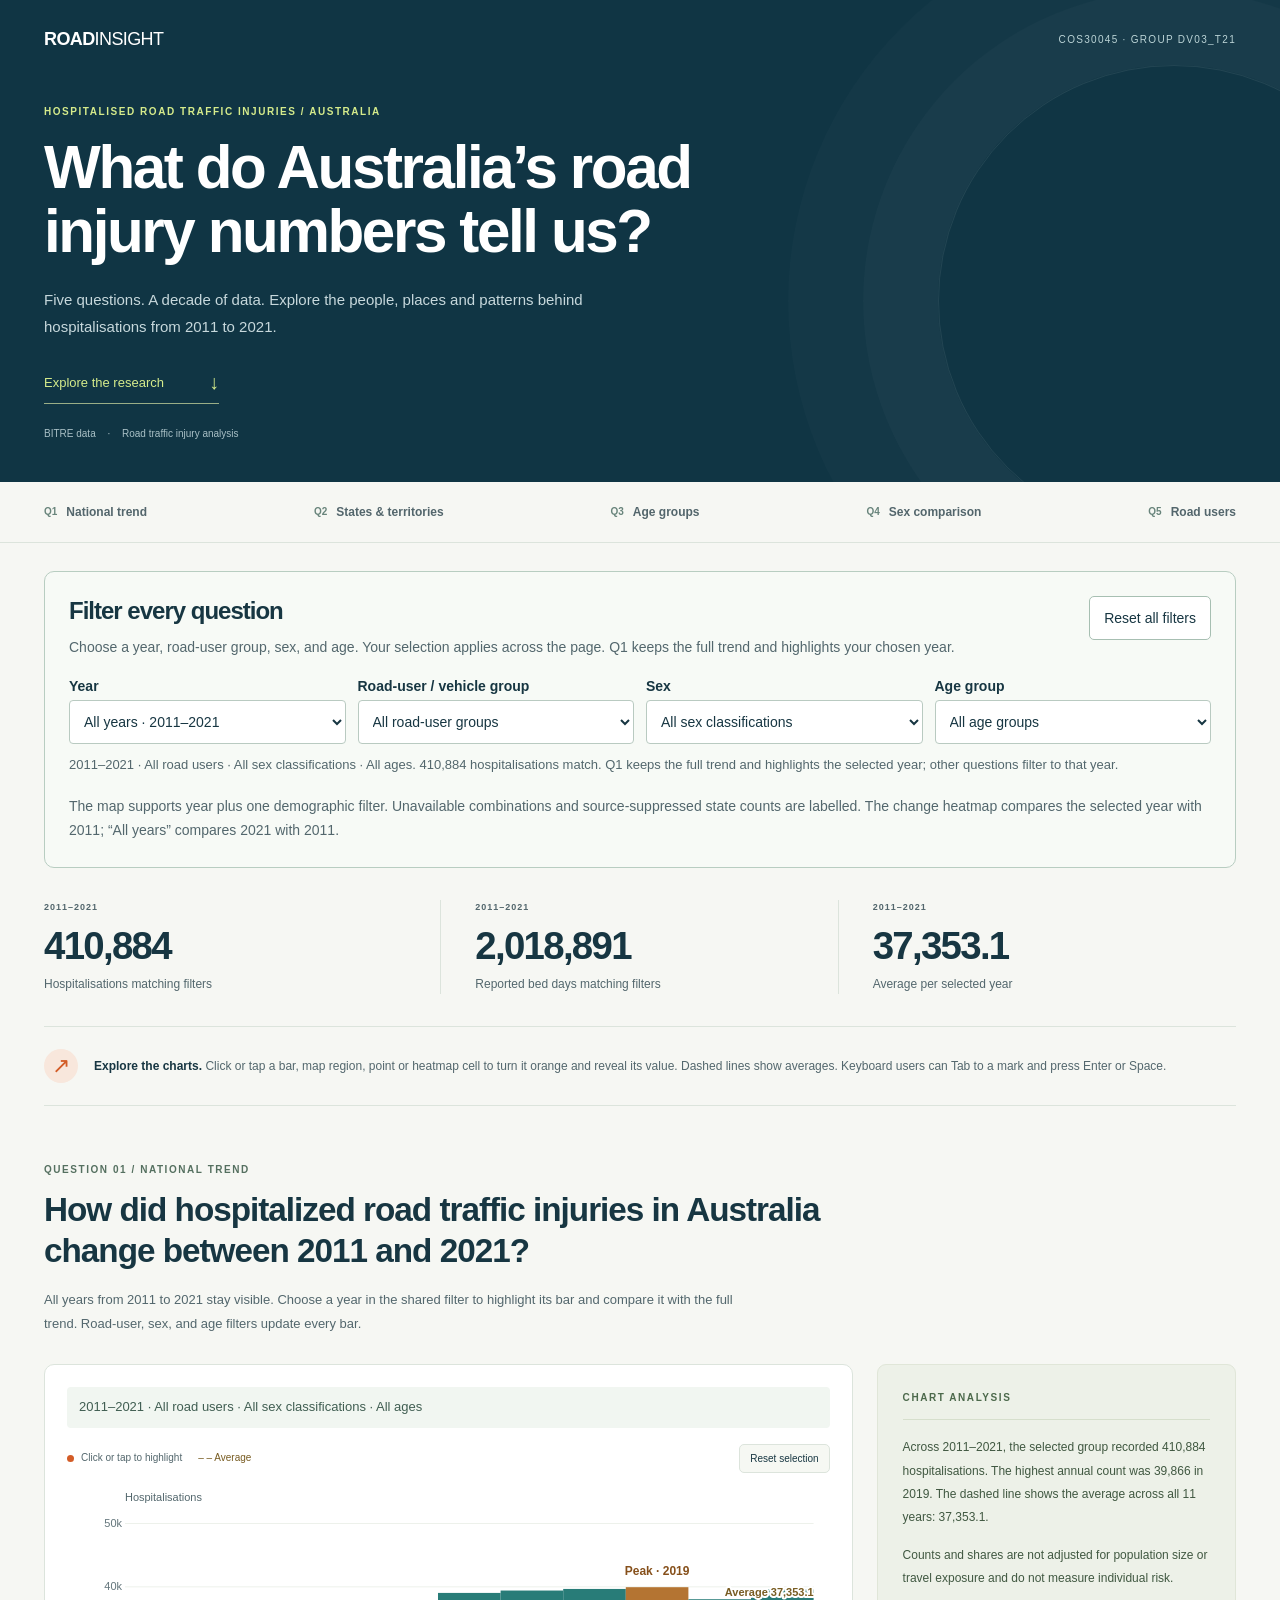
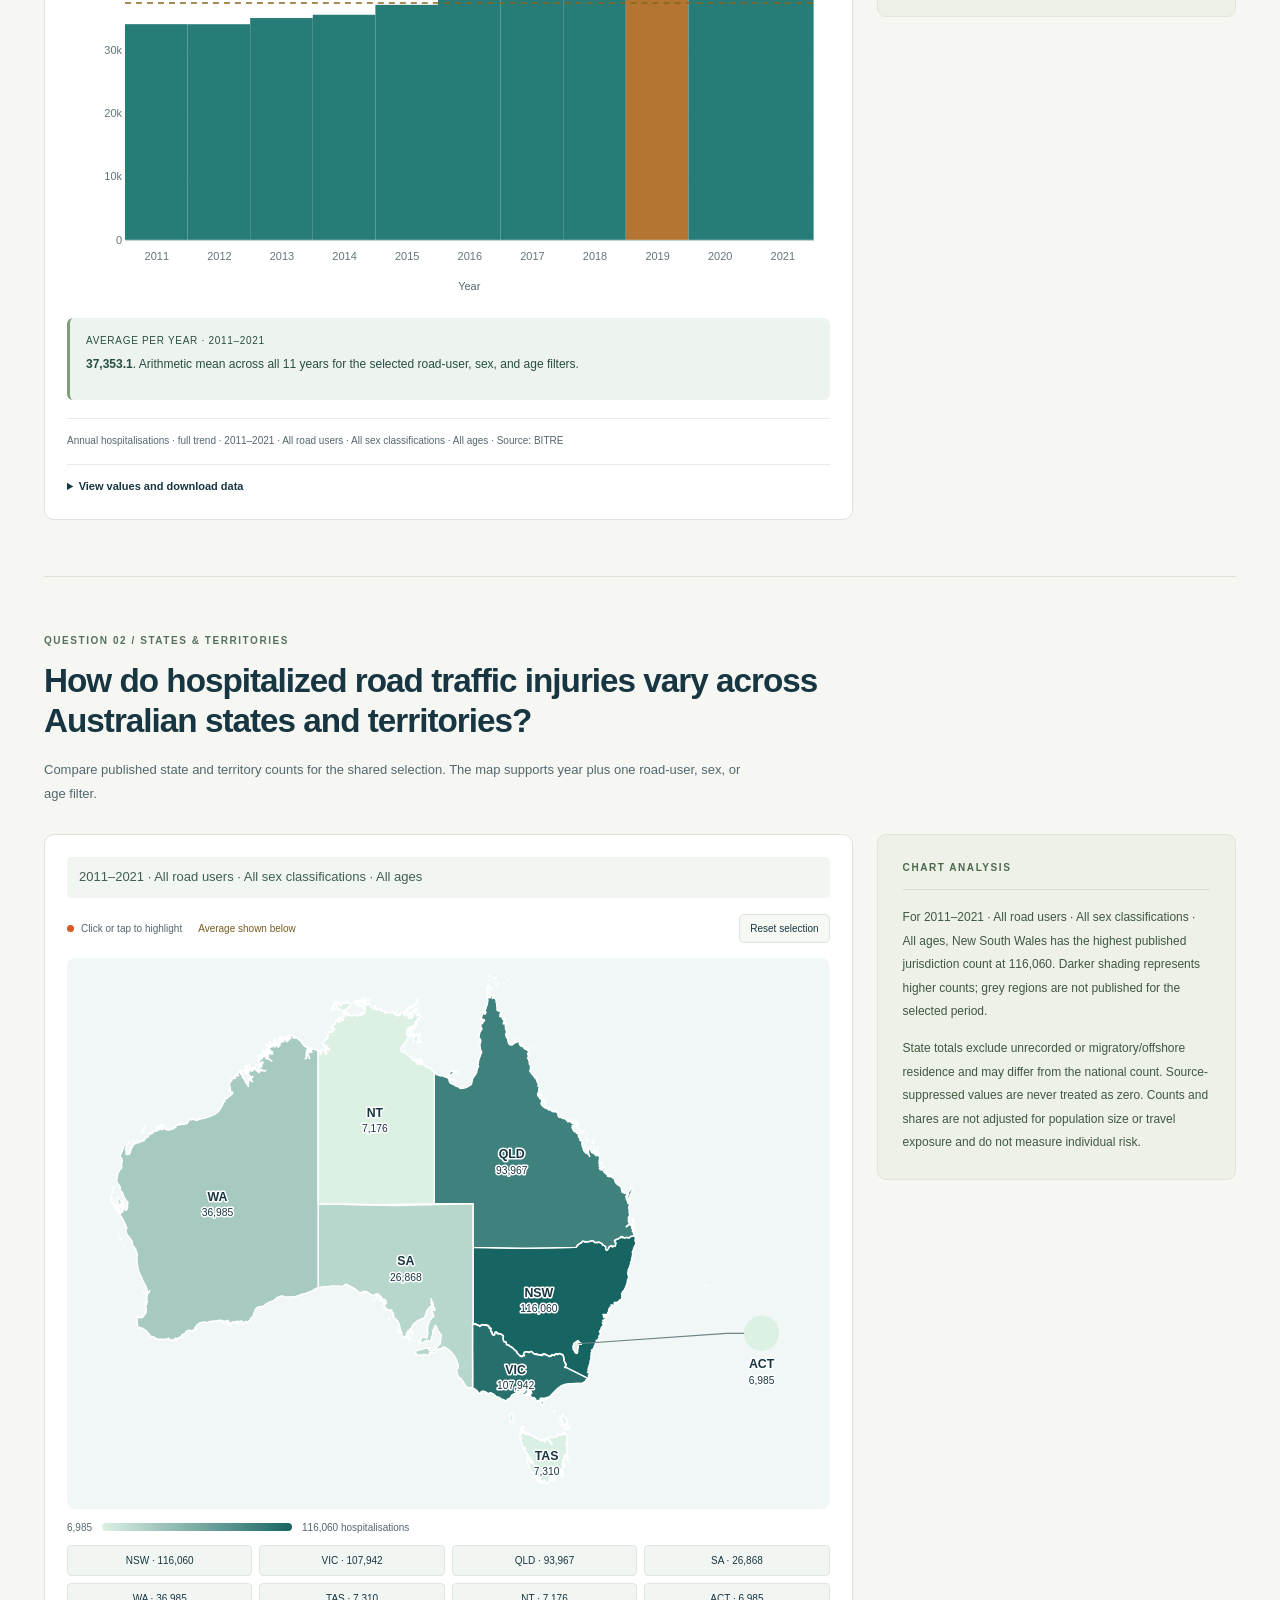
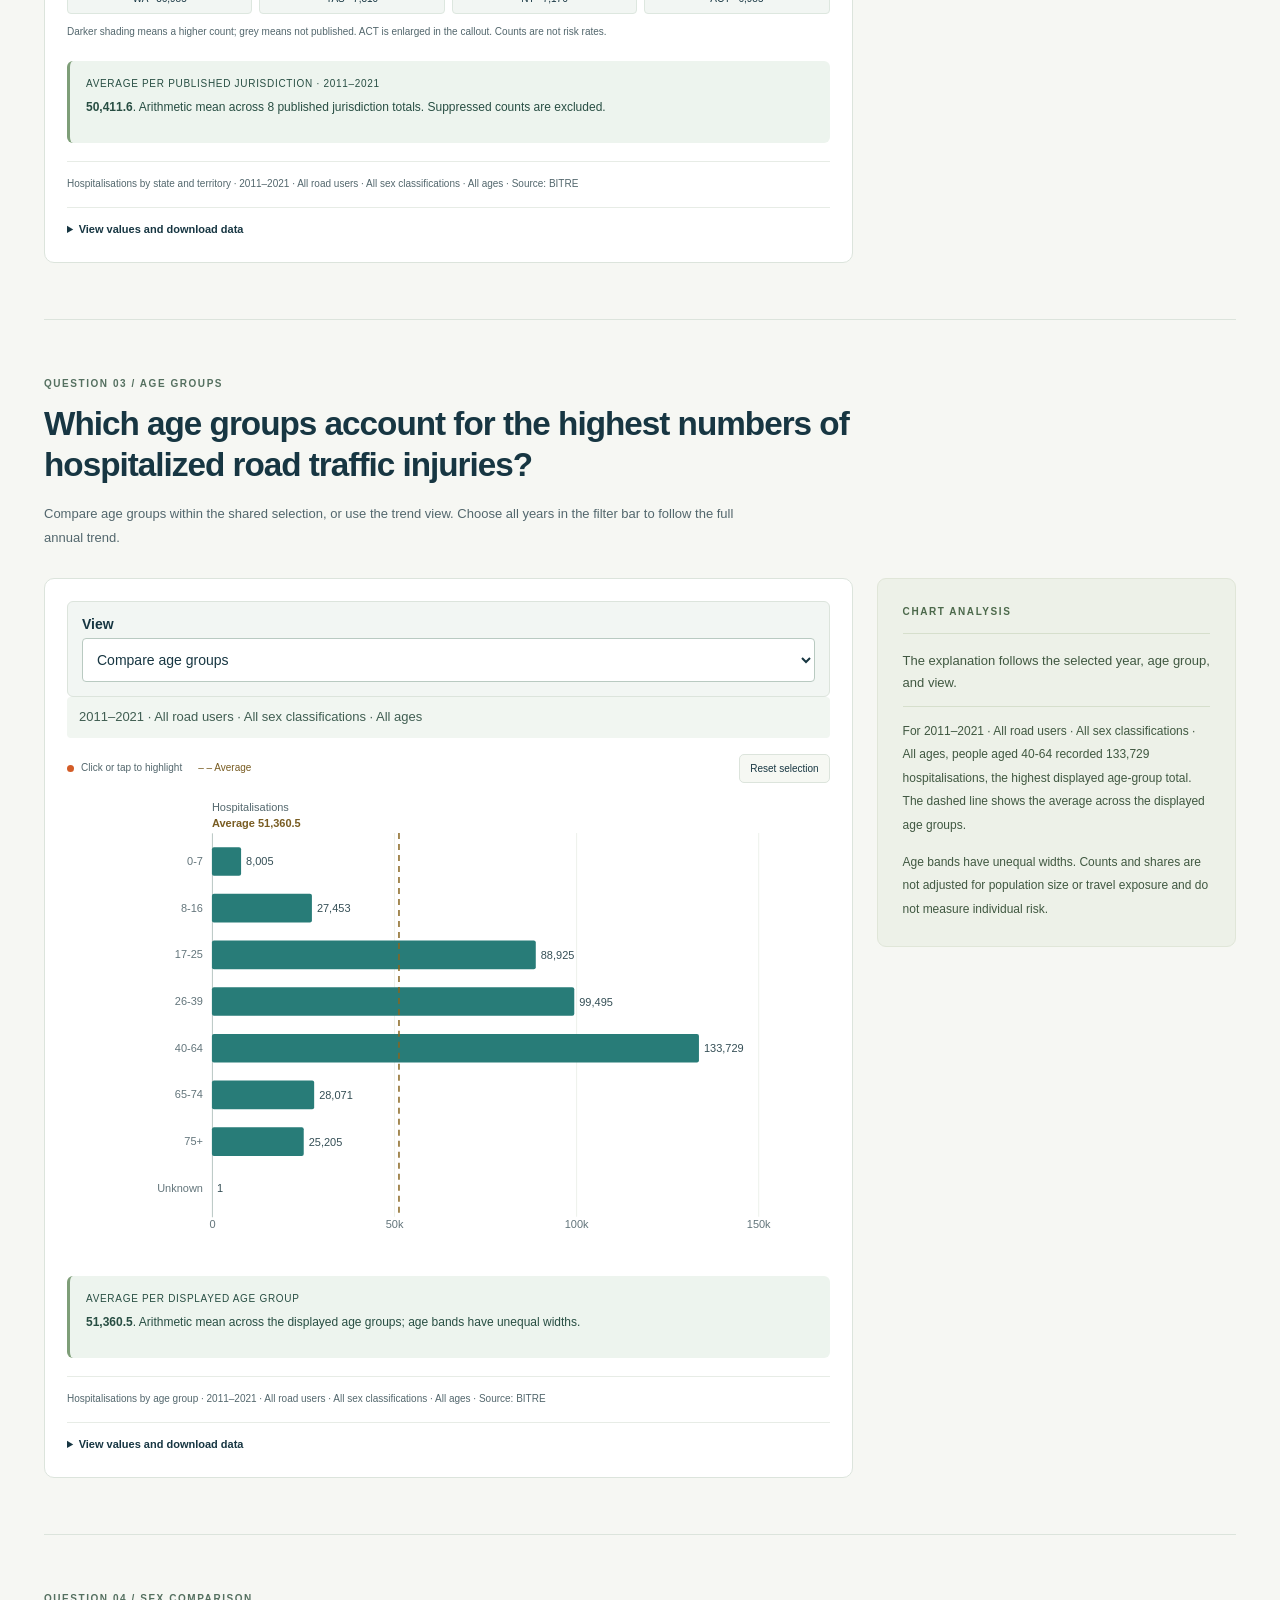
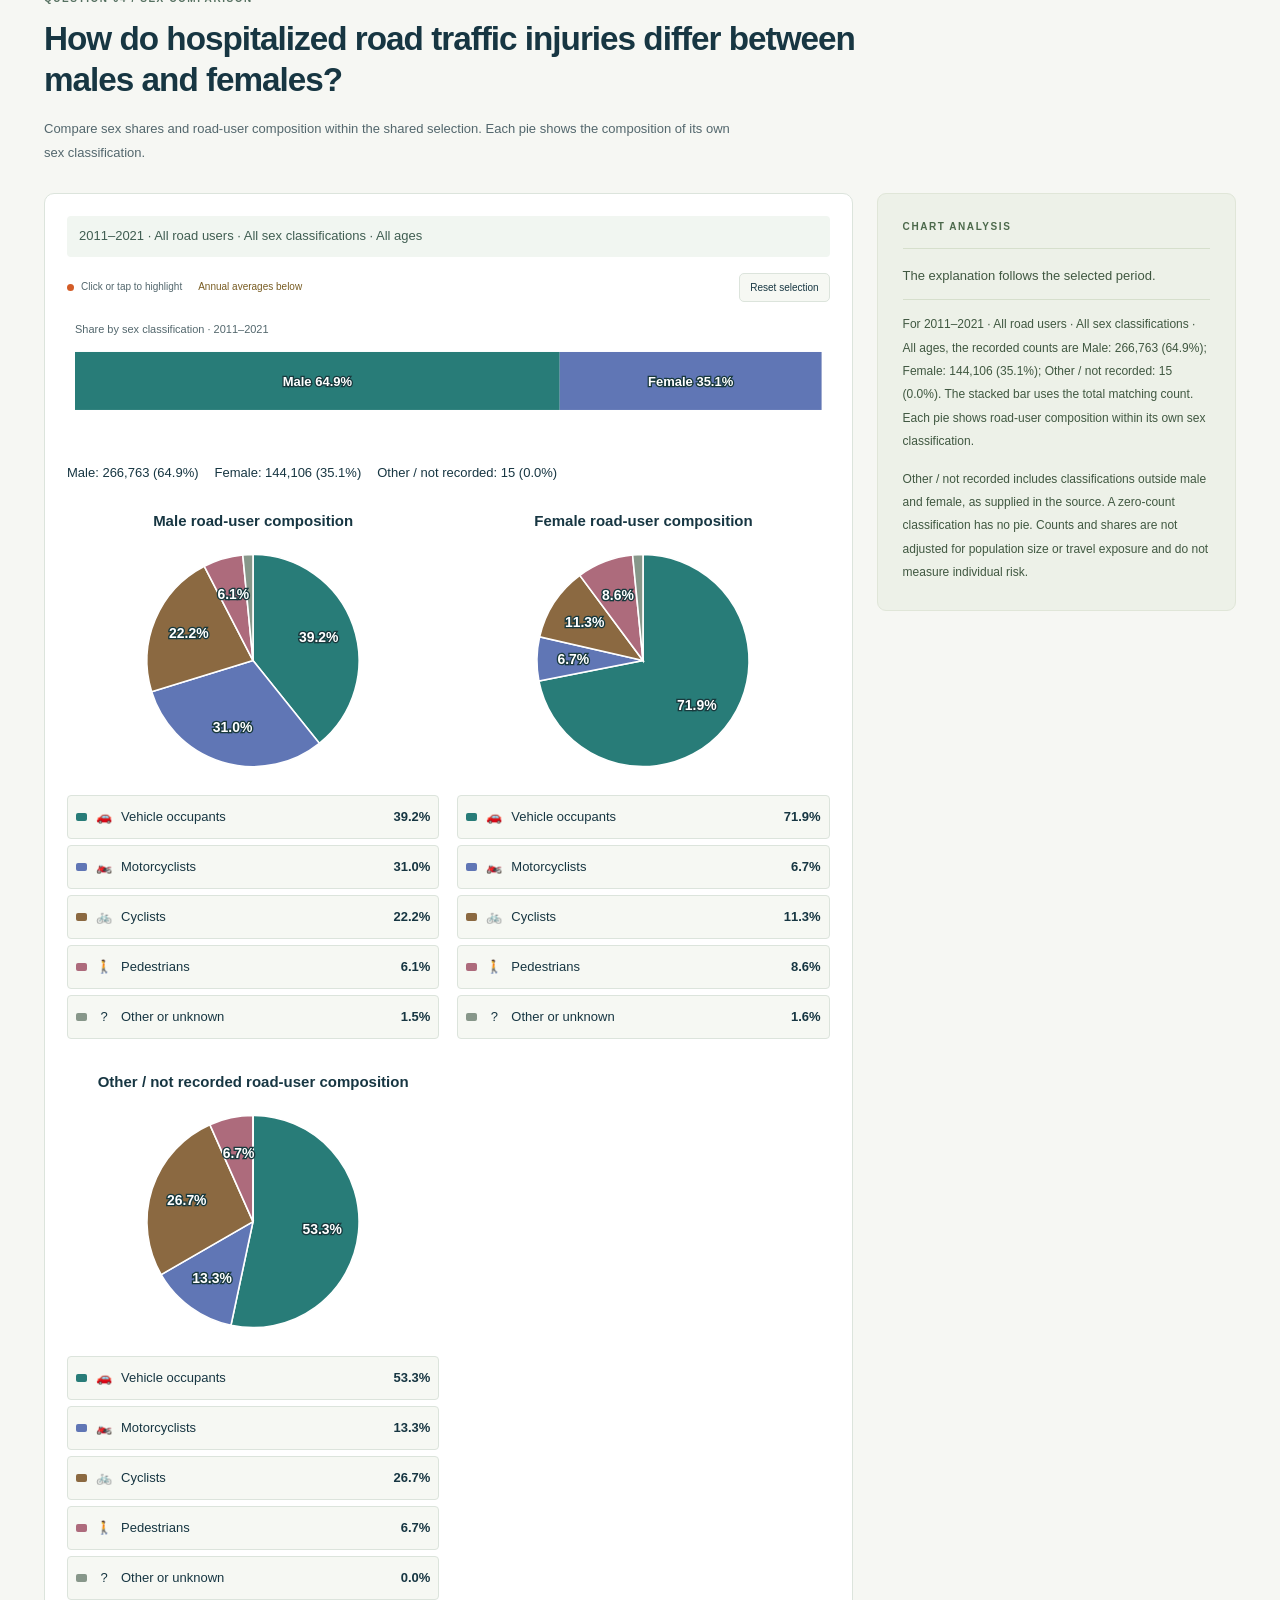
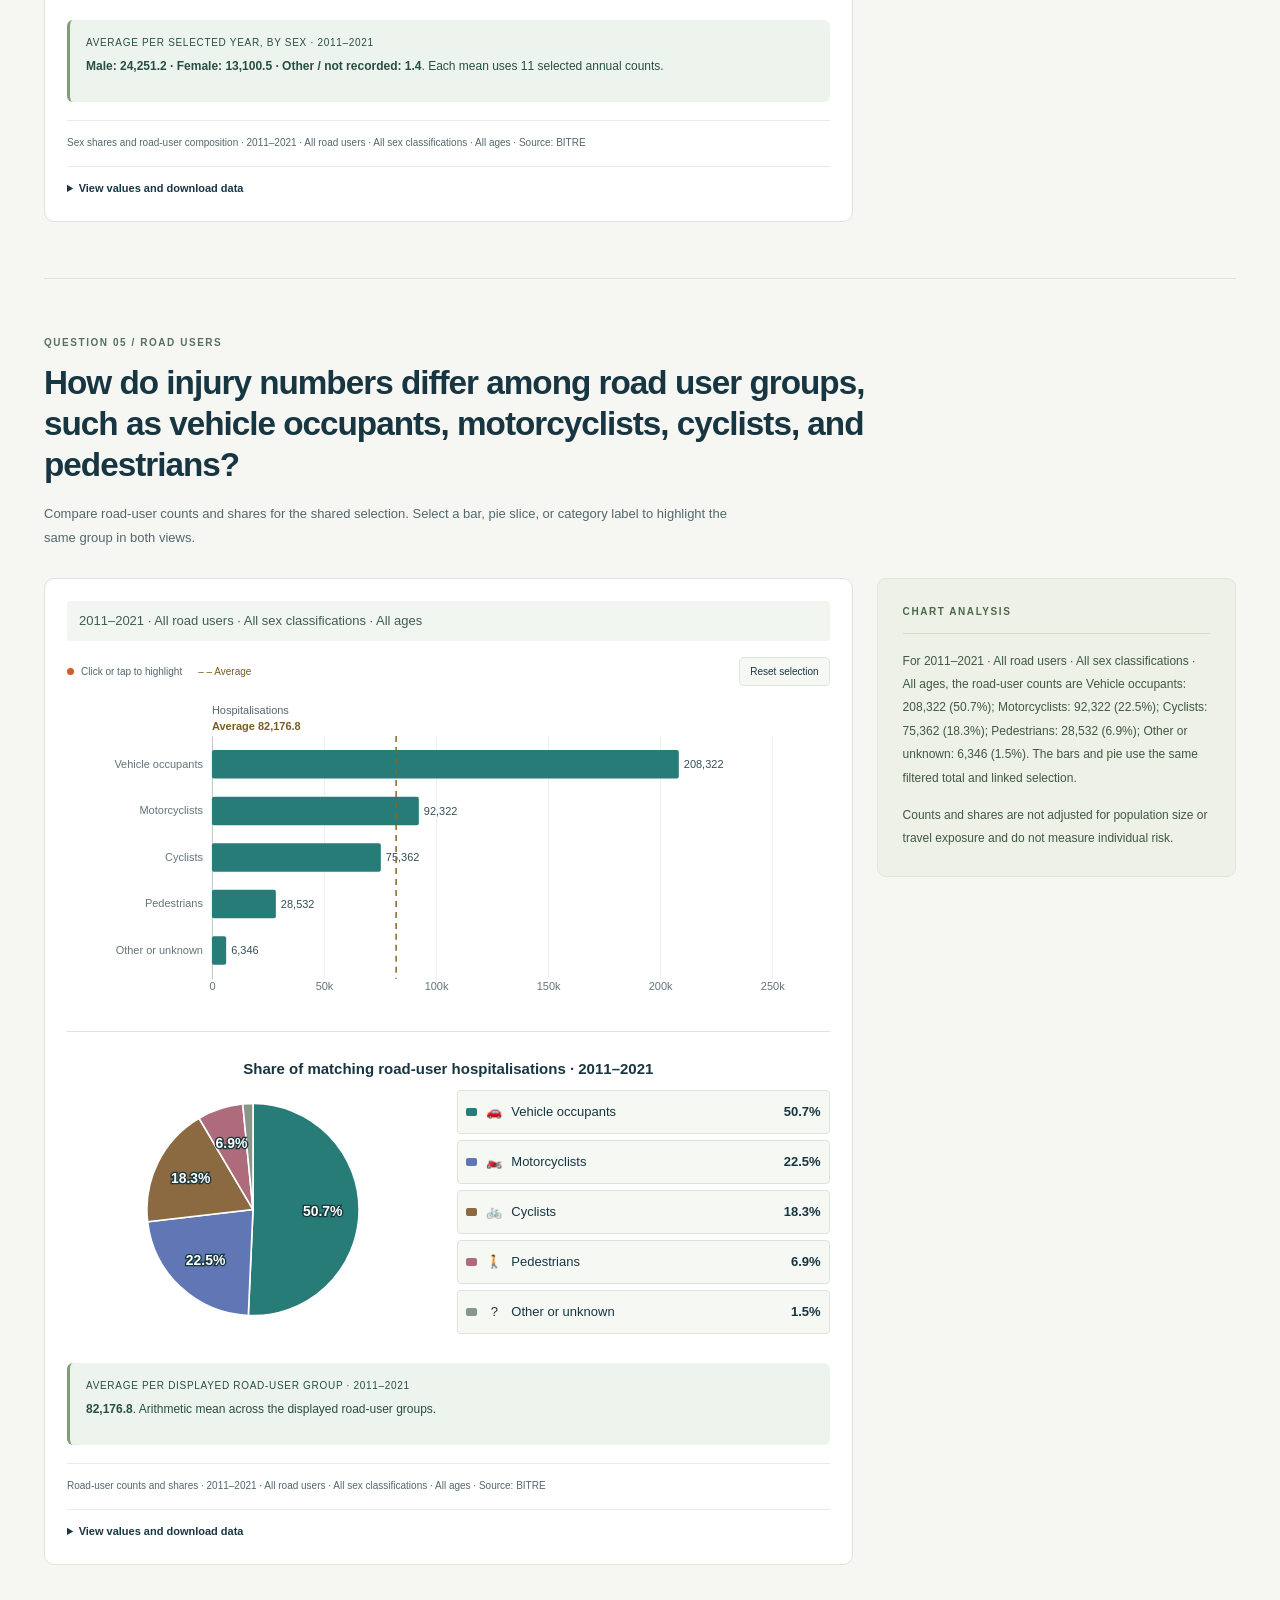
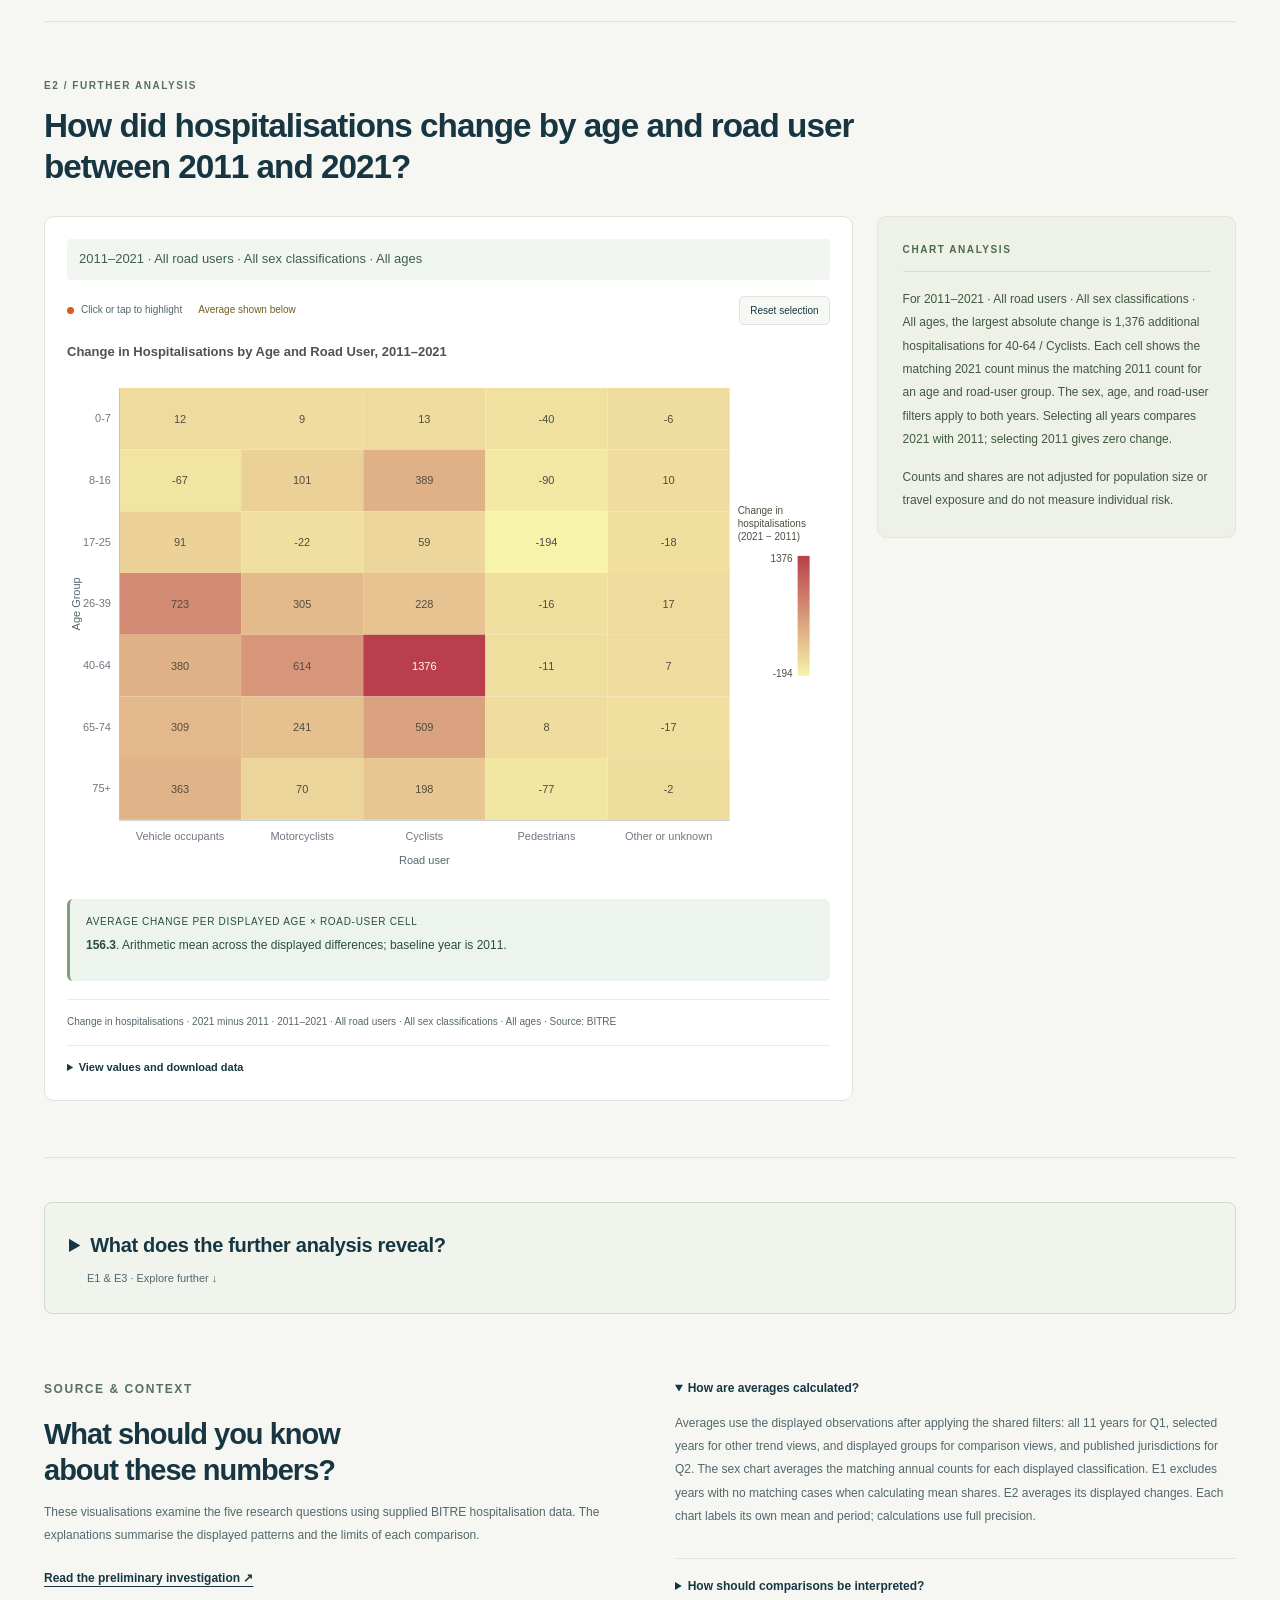
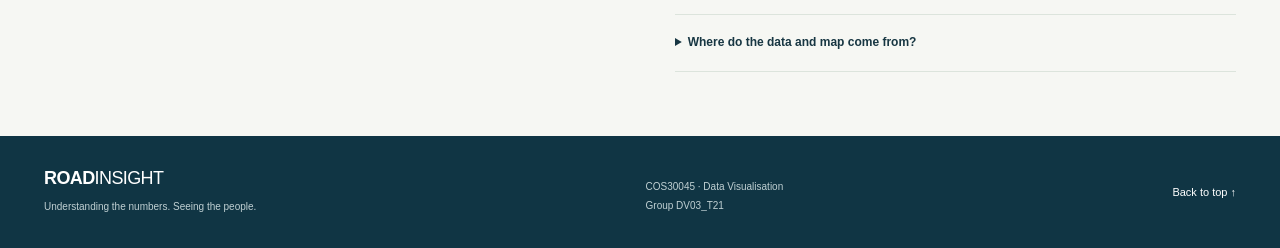
==== commit 7739b3fa: "Highlight selected Q1 year while preserving the full trend" ====
--- a/index.html
+++ b/index.html
@@ -1,16 +1,16 @@
 <!doctype html>
-<html lang="en">
+<html lang="en" data-asset-version="052e2f5c1ee6">
 <head>
   <meta charset="utf-8">
   <meta name="viewport" content="width=device-width, initial-scale=1">
   <meta name="description" content="Explore five research questions about hospitalised road traffic injuries in Australia through interactive charts and an Australia map, using BITRE hospitalisation data.">
   <meta name="theme-color" content="#103544">
   <title>Road Injury Research | DV03_T21</title>
-  <link rel="stylesheet" href="css/style.css">
-  <script src="assets/vendor/d3.v7.min.js" defer></script>
-  <script src="js/global-filters.js" defer></script>
-  <script src="js/d3-charts.js" defer></script>
-  <script src="js/main.js" defer></script>
+  <link rel="stylesheet" href="css/style.css?v=052e2f5c1ee6">
+  <script src="assets/vendor/d3.v7.min.js?v=052e2f5c1ee6" defer></script>
+  <script src="js/global-filters.js?v=052e2f5c1ee6" defer></script>
+  <script src="js/d3-charts.js?v=052e2f5c1ee6" defer></script>
+  <script src="js/main.js?v=052e2f5c1ee6" defer></script>
 </head>
 <body>
   <a class="skip-link" href="#main">Skip to research questions</a>
@@ -18,7 +18,7 @@
   <nav class="question-nav" aria-label="Research questions"><div class="wrap nav-inner"><a href="#q1"><span>Q1</span> National trend</a><a href="#q2"><span>Q2</span> States &amp; territories</a><a href="#q3"><span>Q3</span> Age groups</a><a href="#q4"><span>Q4</span> Sex comparison</a><a href="#q5"><span>Q5</span> Road users</a></div></nav>
   <main class="wrap" id="main">
     <section class="global-filters" aria-labelledby="global-filters-title">
-      <div class="global-filter-heading"><div><h2 id="global-filters-title">Filter every question</h2><p>Choose a year, road-user group, sex, and age. Your selection applies across the page.</p></div><button id="reset-filters" type="button" disabled>Reset all filters</button></div>
+      <div class="global-filter-heading"><div><h2 id="global-filters-title">Filter every question</h2><p>Choose a year, road-user group, sex, and age. Your selection applies across the page. Q1 keeps the full trend and highlights your chosen year.</p></div><button id="reset-filters" type="button" disabled>Reset all filters</button></div>
       <div class="chart-filters" role="group" aria-label="Shared filters for all questions">
         <label for="filter-year">Year<select id="filter-year" disabled><option value="all">All years · 2011–2021</option></select></label>
         <label for="filter-group">Road-user / vehicle group<select id="filter-group" disabled><option value="all">All road-user groups</option></select></label>
@@ -32,7 +32,7 @@
     <div class="interaction-guide"><span class="guide-icon" aria-hidden="true">↗</span><p><strong>Explore the charts.</strong> Click or tap a bar, map region, point or heatmap cell to turn it orange and reveal its value. Dashed lines show averages. Keyboard users can Tab to a mark and press Enter or Space.</p></div>
     <noscript><p class="notice">Enable JavaScript to explore the interactive charts. Chart explanations and the original source workbooks remain available below.</p></noscript>
     <section class="question-section" id="q1" aria-labelledby="heading-q1">
-      <div class="question-heading"><p class="eyebrow">QUESTION 01 / NATIONAL TREND</p><h2 id="heading-q1">How did hospitalized road traffic injuries in Australia change between 2011 and 2021?</h2><p class="question-intro">Explore the annual counts matching the shared filters. Select all years for the full trend, or one year for its total. The highest displayed year and the average are highlighted.</p></div>
+      <div class="question-heading"><p class="eyebrow">QUESTION 01 / NATIONAL TREND</p><h2 id="heading-q1">How did hospitalized road traffic injuries in Australia change between 2011 and 2021?</h2><p class="question-intro">All years from 2011 to 2021 stay visible. Choose a year in the shared filter to highlight its bar and compare it with the full trend. Road-user, sex, and age filters update every bar.</p></div>
       <div class="question-layout ">
         <div class="chart-frame">
       <p class="chart-filter-scope">Shared filters apply when loaded.</p><div class="chart-toolbar"><p class="chart-instruction"><span class="selection-dot"></span> Click or tap to highlight <span class="average-key">– – Average</span></p><button type="button" class="reset-chart" data-reset="q1">Reset selection</button></div>
@@ -122,7 +122,7 @@
       <details class="data-disclosure"><summary>View values and download data</summary><div class="data-table-wrap" id="table-e3b"></div><button type="button" class="download-data" data-download="e3b">Download CSV ↓</button></details>
     </div><aside class="explanation-panel"><p class="eyebrow">CHART ANALYSIS</p><div class="chart-explanation" data-explanation-key="e3b"><p>During 2016–2021, people aged 40–64 accounted for the largest shares of hospitalisations (32.82%) and bed days (34.17%). People aged 65–74 accounted for 7.31% of hospitalisations and 11.18% of bed days; those aged 75 and over accounted for 6.23% and 13.29% respectively.</p><p>The larger bed-day shares among older groups indicate longer average hospital stays relative to the overall average. By comparison, people aged 8–16 accounted for 6.61% of hospitalisations and 3.53% of bed days. These differences describe hospital resource use and should not be treated as direct measures of injury severity.</p></div></aside></div></article></div></details>
     <section class="sources-section" id="sources" aria-labelledby="sources-title"><div><p class="eyebrow">SOURCE & CONTEXT</p><h2 id="sources-title">What should you know<br> about these numbers?</h2><p>These visualisations examine the five research questions using supplied BITRE hospitalisation data. The explanations summarise the displayed patterns and the limits of each comparison.</p><a class="text-link" href="Yibo%20data/Preliminary%20Investigation%20and%20Sorting%20of%20Projects.pdf" target="_blank" rel="noopener">Read the preliminary investigation ↗</a></div><div>
-      <details open><summary>How are averages calculated?</summary><p>Averages use the displayed observations after applying the shared filters: selected years for Q1 and trend views, displayed groups for comparison views, and published jurisdictions for Q2. The sex chart averages the matching annual counts for each displayed classification. E1 excludes years with no matching cases when calculating mean shares. E2 averages its displayed changes. Each chart labels its own mean and period; calculations use full precision.</p></details>
+      <details open><summary>How are averages calculated?</summary><p>Averages use the displayed observations after applying the shared filters: all 11 years for Q1, selected years for other trend views, and displayed groups for comparison views, and published jurisdictions for Q2. The sex chart averages the matching annual counts for each displayed classification. E1 excludes years with no matching cases when calculating mean shares. E2 averages its displayed changes. Each chart labels its own mean and period; calculations use full precision.</p></details>
       <details><summary>How should comparisons be interpreted?</summary><p>These are counts and shares, rather than population-standardised or exposure-adjusted risks. Age bands have unequal widths. The map supports year plus one demographic filter and labels suppressed values as not published. Jurisdiction totals can differ from national totals because of unrecorded or migratory/offshore residence. The sex chart retains classifications outside male and female under Other / not recorded. Pie shares use the matching total within their displayed classification. Bed days measure hospital resource use and are not a direct measure of injury severity.</p><p>The source notes a series break for Victoria from 2012 and New South Wales from June 2017. These changes should be considered when interpreting national trends.</p></details>
       <details><summary>Where do the data and map come from?</summary><ul class="source-links"><li><a href="Yibo%20data/Dataset/hospitalisation_injury_publication_sep2023.xlsx" download>National hospitalisation workbook <span>XLSX ↓</span></a></li><li><a href="Yibo%20data/Dataset/state-and-territory-hospitalisation-injury-publication-2023.xlsx" download>State & territory workbook <span>XLSX ↓</span></a></li><li><a href="data/global-data.json" download>Shared filter values and source references <span>JSON ↓</span></a></li><li><a href="https://github.com/rowanhogan/australian-states" target="_blank" rel="noopener">Australian state boundaries ↗</a></li></ul><p>Chart values are extracted from the supplied workbooks. “Vehicle occupants” combines car, heavy-transport, pick-up/van and bus occupants. Map geometry is used only to draw boundaries; hospitalisation values come from the supplied BITRE workbook.</p></details>
     </div></section>
--- a/css/style.css
+++ b/css/style.css
@@ -81,6 +81,8 @@
 .explanation-context { font-size: 13px; line-height: 1.7; color: #405841; padding-bottom: 12px; border-bottom: 1px solid #d6dfcc; }
 .peak-year { fill: #b47432; }
 .peak-label { font-size: 12px; font-weight: 700; fill: #86501b; pointer-events: none; }
+.highlighted-year-label { fill: var(--orange); font-weight: 750; }
+.zero-year-highlight { stroke: var(--orange); stroke-width: 4px; pointer-events: none; }
 .sex-pies { display: grid; grid-template-columns: repeat(2, minmax(0, 1fr)); gap: 18px; }
 .pie-panel { min-width: 0; }
 .pie-panel h4 { font-size: 15px; line-height: 1.5; color: var(--ink); margin: 14px 0 0; text-align: center; }
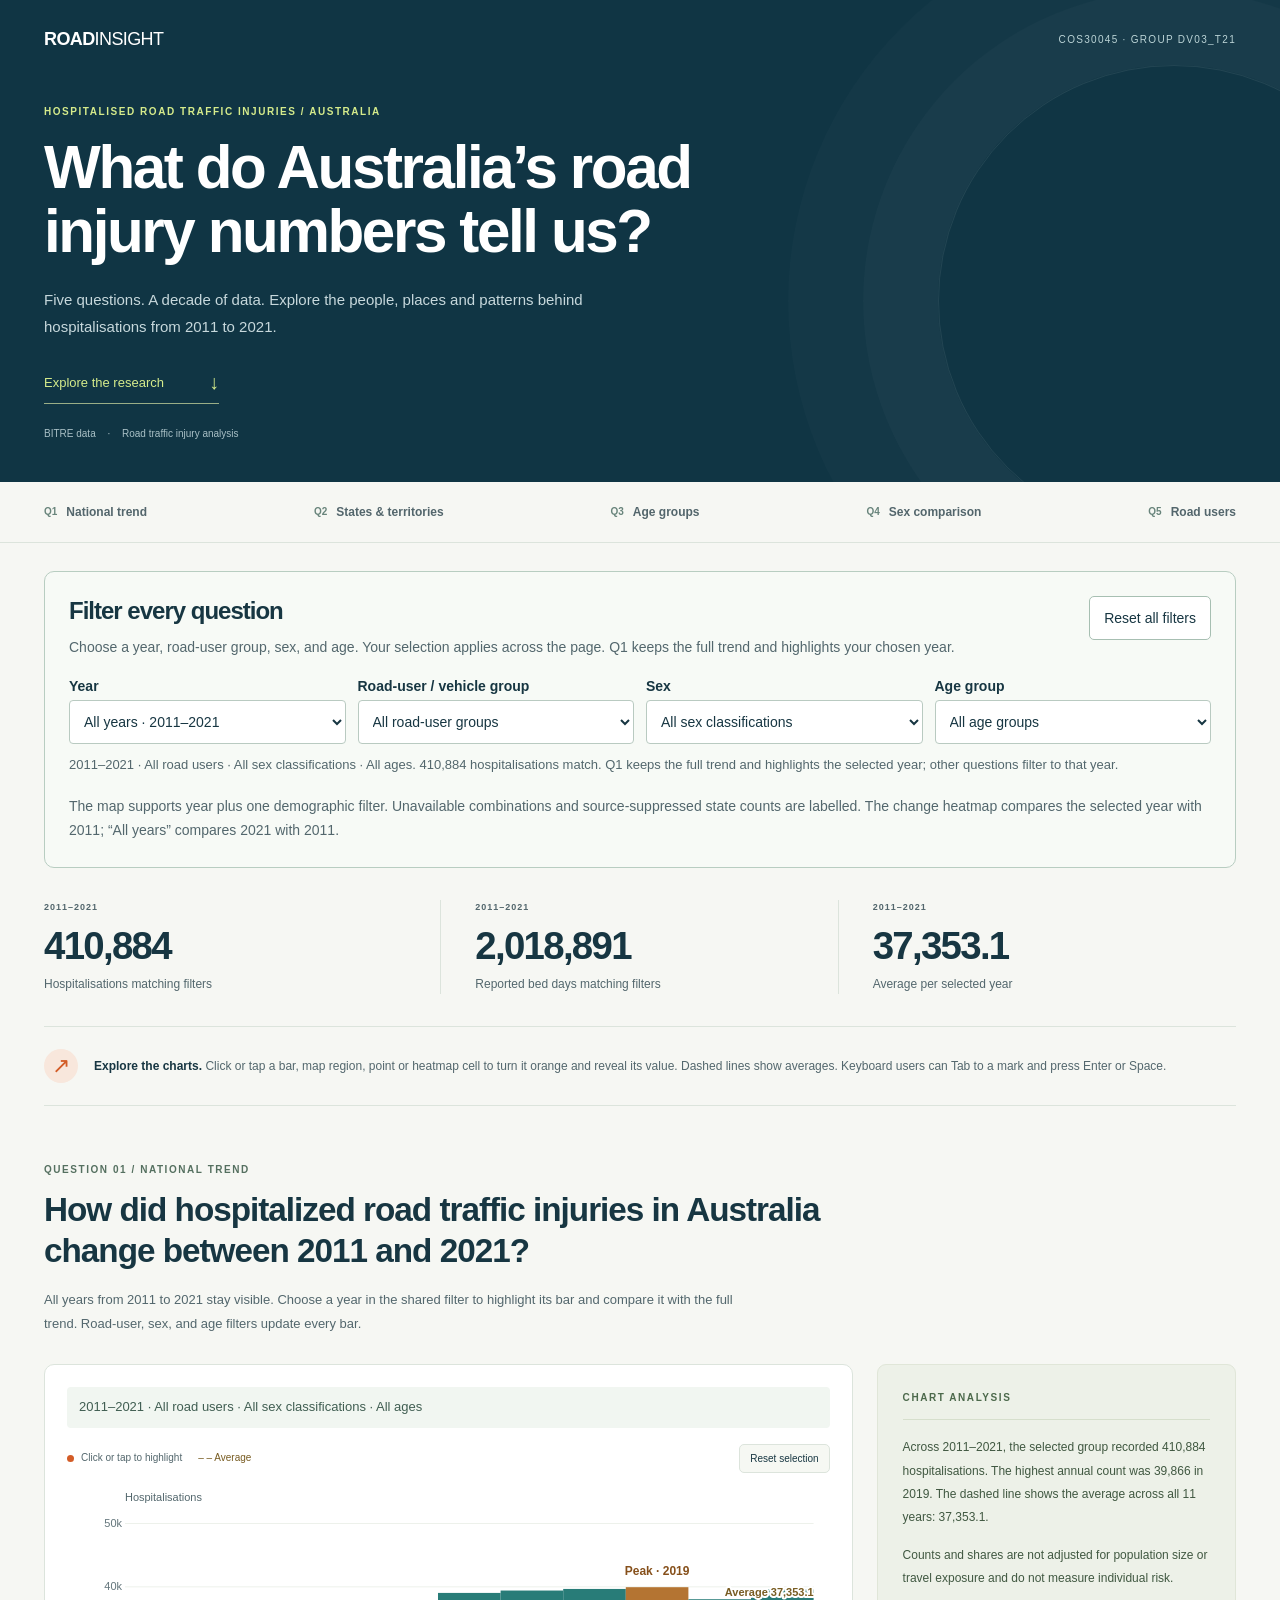
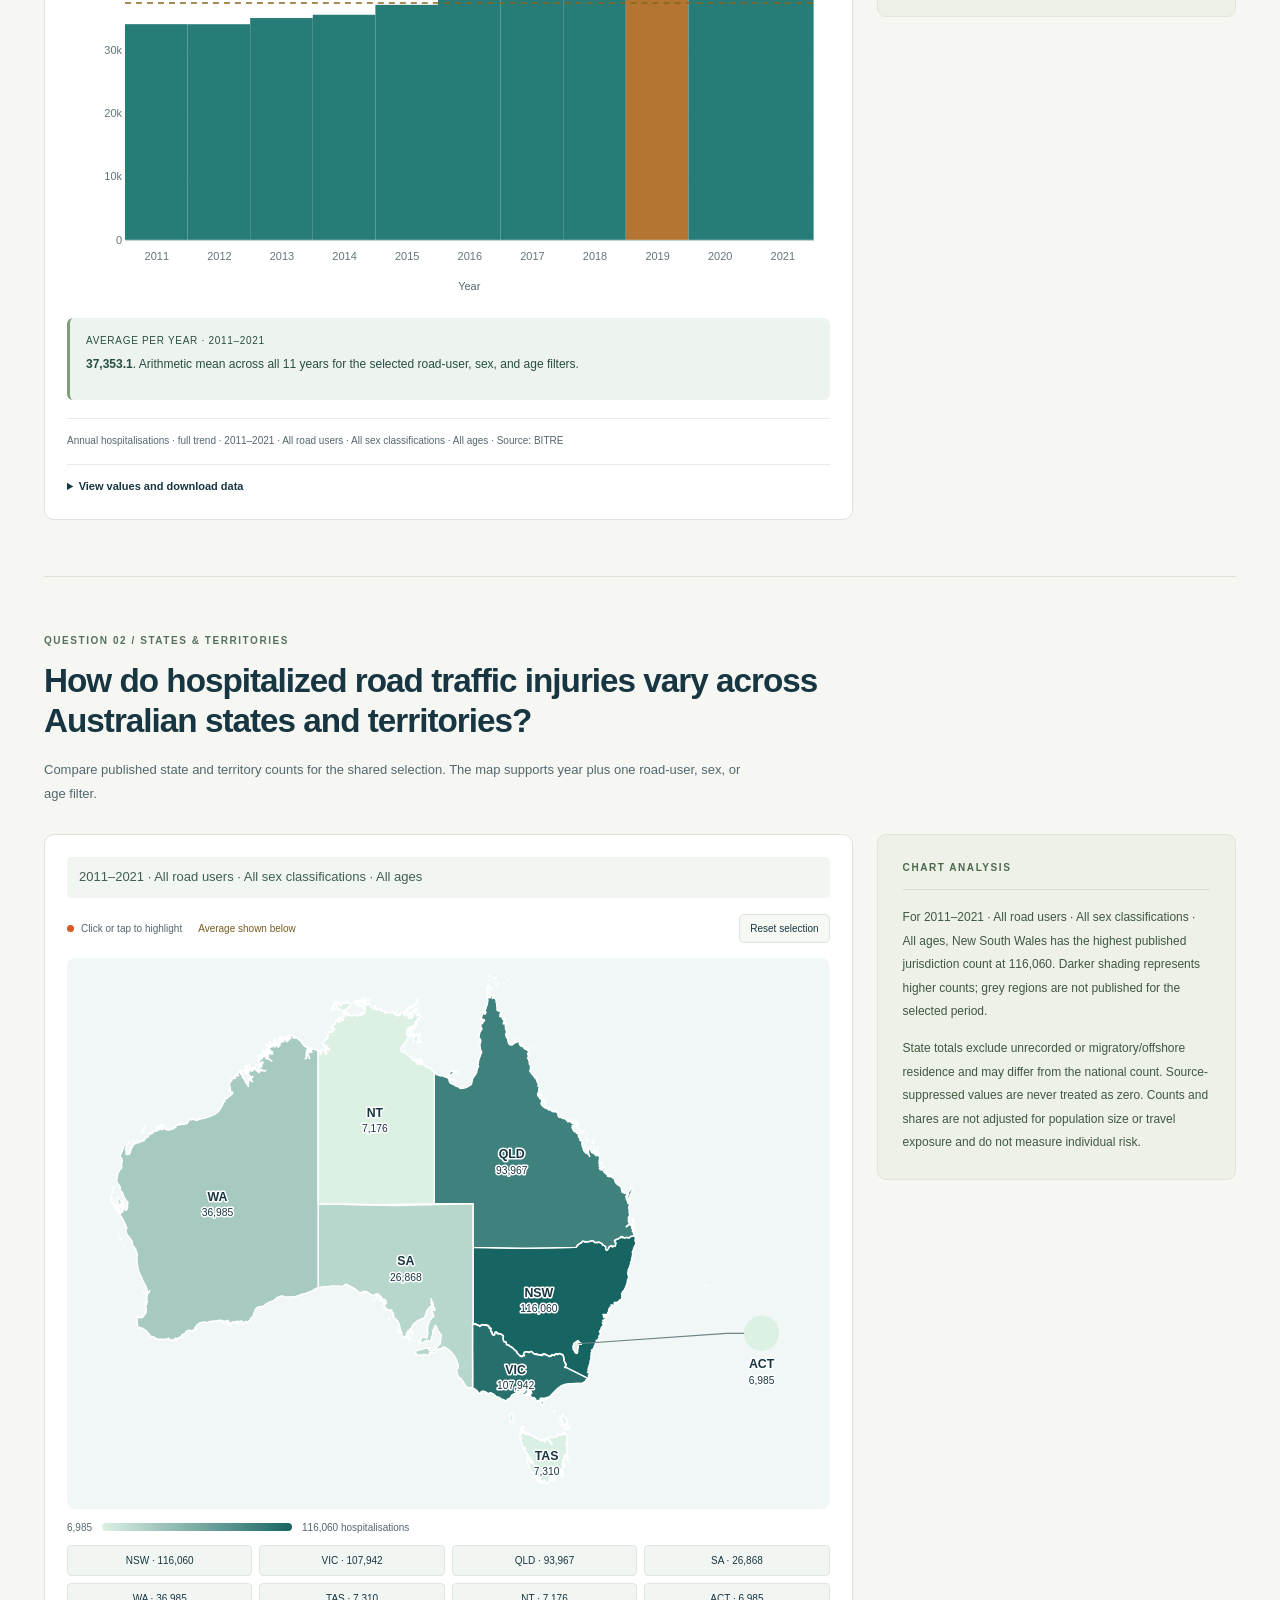
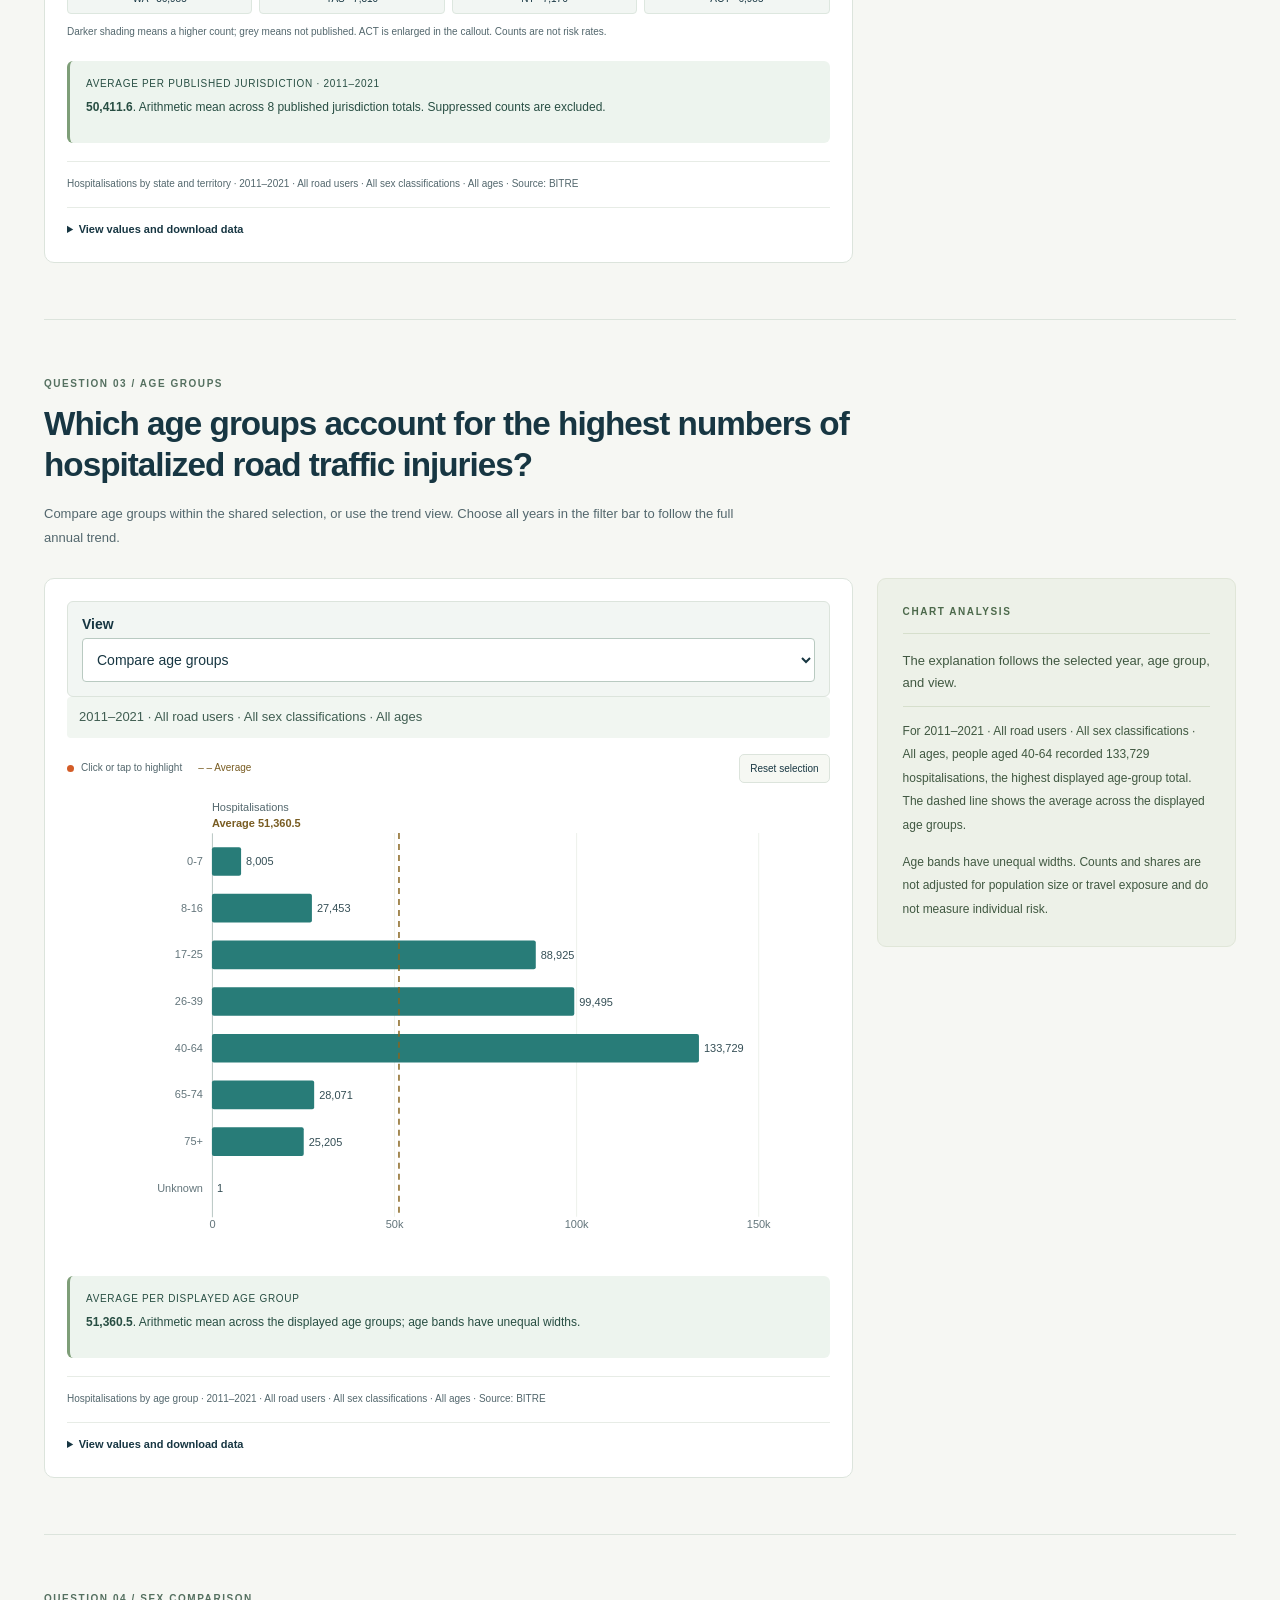
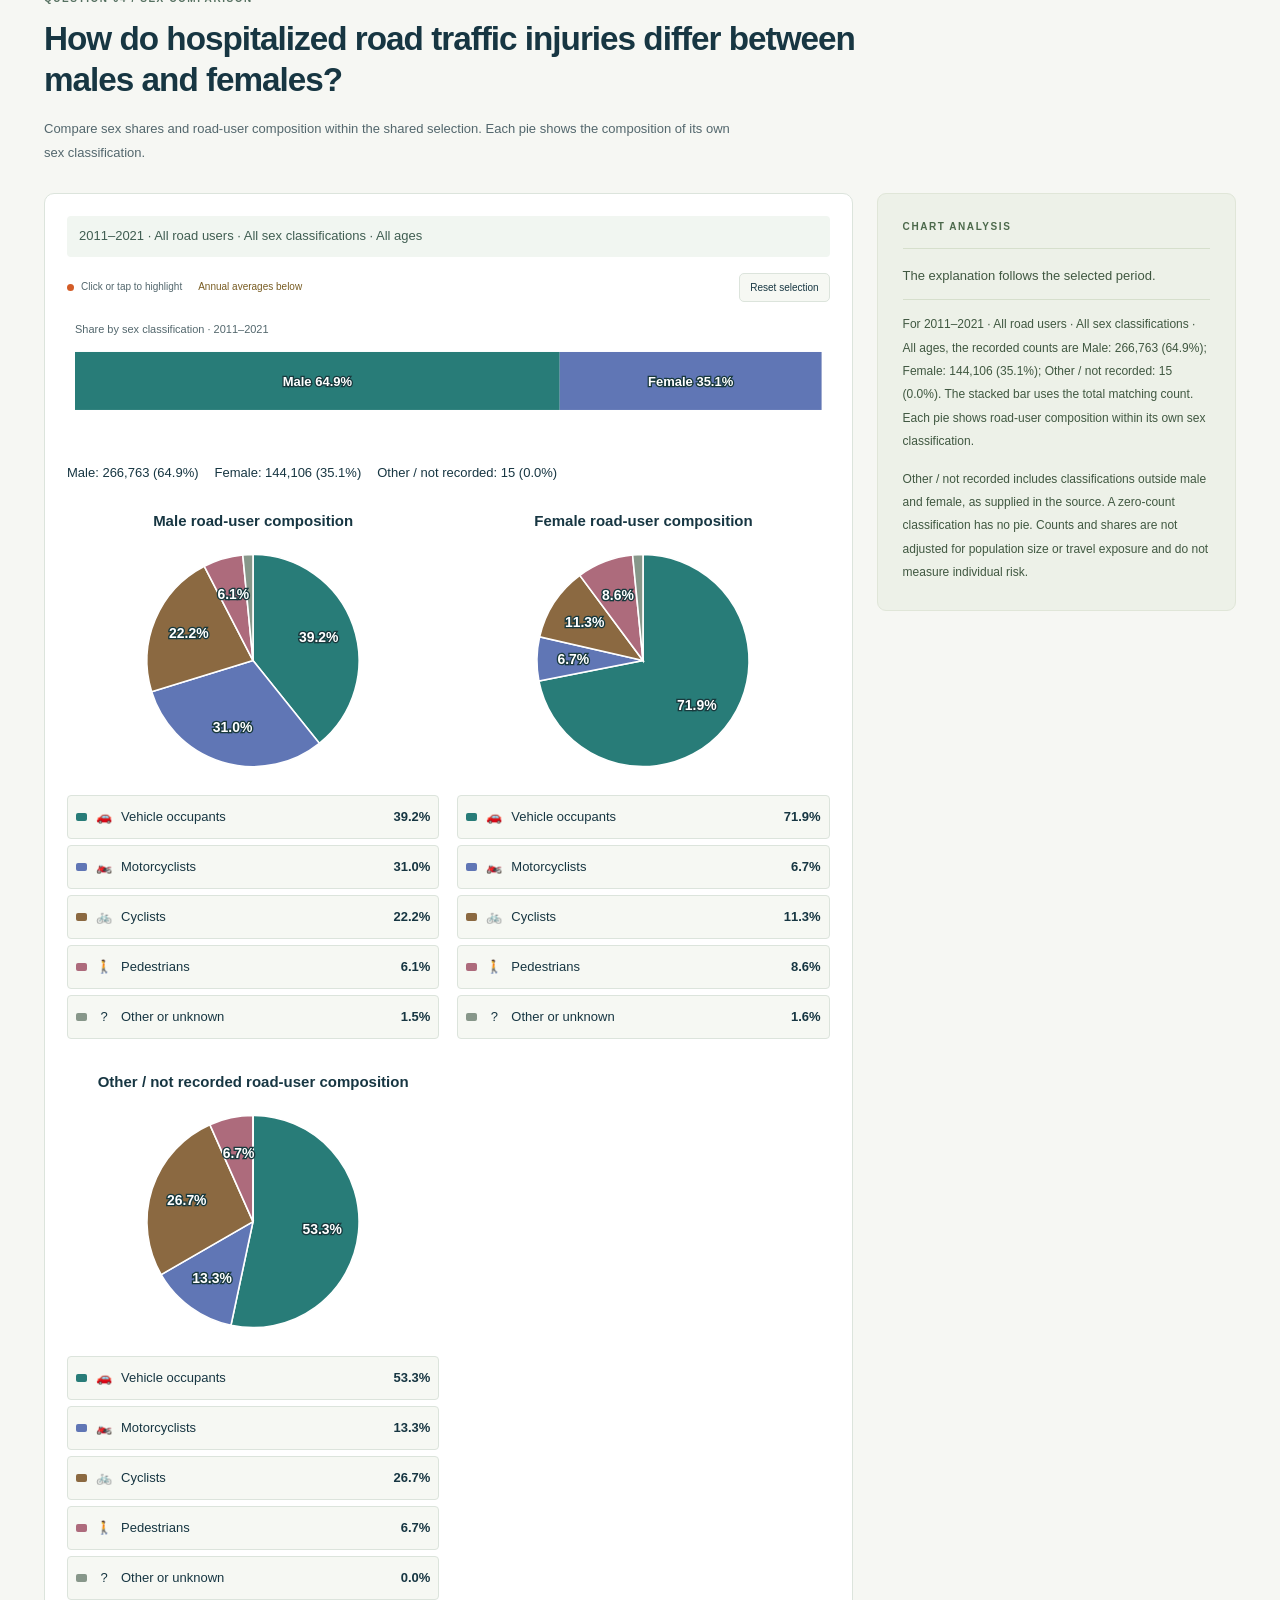
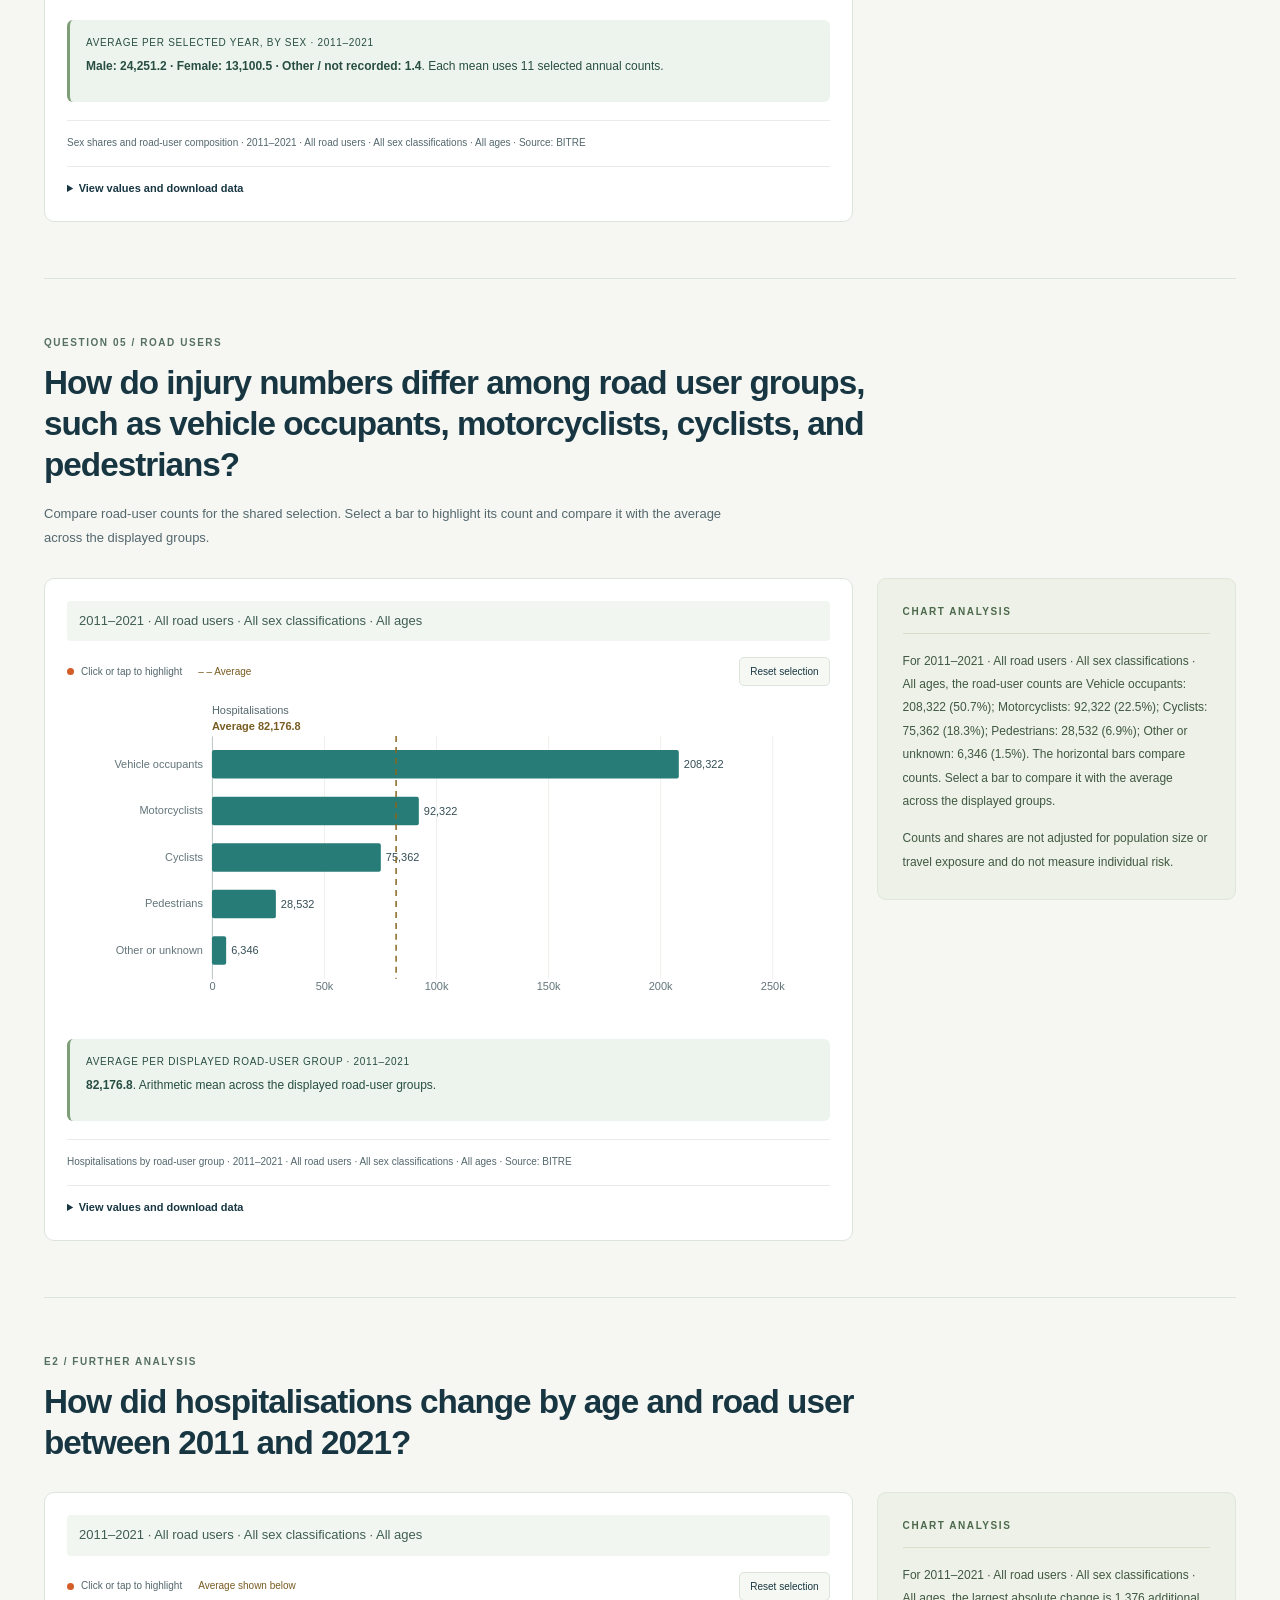
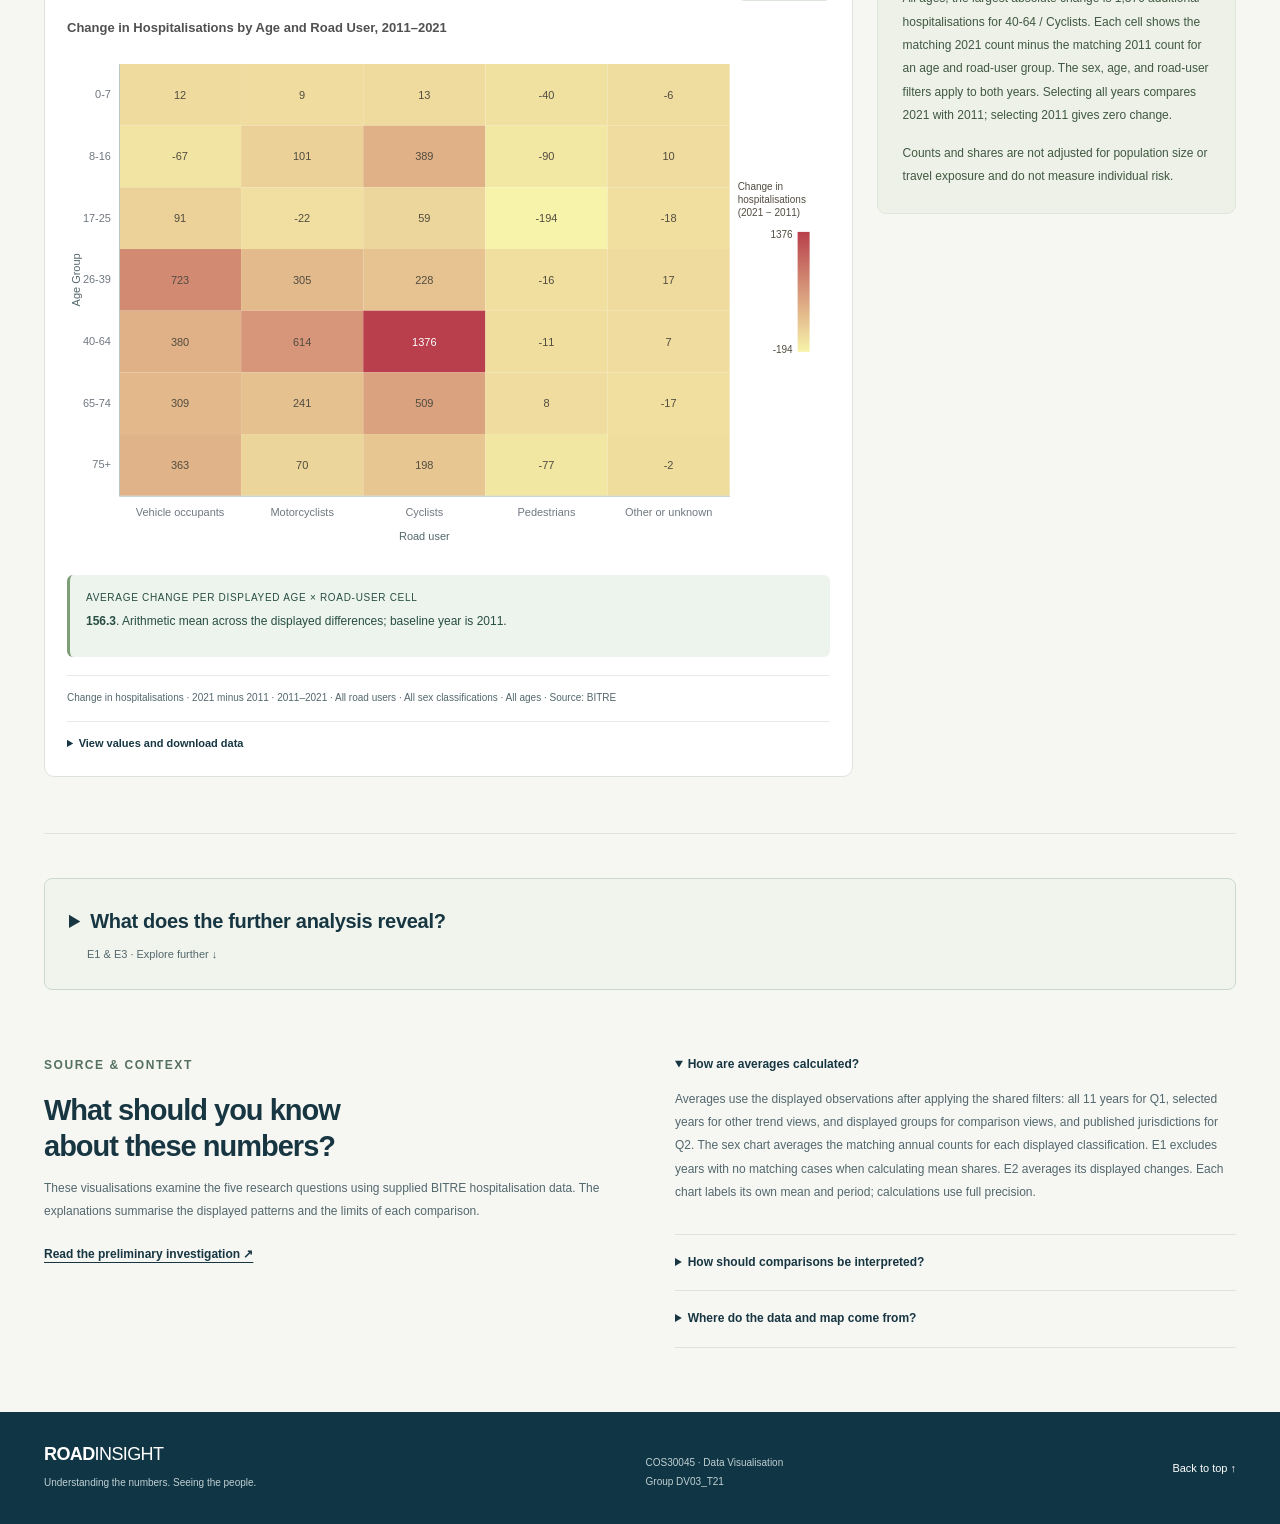
==== commit 89db0ca3: "Simplify Q5 to a single horizontal bar chart" ====
--- a/index.html
+++ b/index.html
@@ -1,16 +1,16 @@
 <!doctype html>
-<html lang="en" data-asset-version="052e2f5c1ee6">
+<html lang="en" data-asset-version="67a5f9f63825">
 <head>
   <meta charset="utf-8">
   <meta name="viewport" content="width=device-width, initial-scale=1">
   <meta name="description" content="Explore five research questions about hospitalised road traffic injuries in Australia through interactive charts and an Australia map, using BITRE hospitalisation data.">
   <meta name="theme-color" content="#103544">
   <title>Road Injury Research | DV03_T21</title>
-  <link rel="stylesheet" href="css/style.css?v=052e2f5c1ee6">
-  <script src="assets/vendor/d3.v7.min.js?v=052e2f5c1ee6" defer></script>
-  <script src="js/global-filters.js?v=052e2f5c1ee6" defer></script>
-  <script src="js/d3-charts.js?v=052e2f5c1ee6" defer></script>
-  <script src="js/main.js?v=052e2f5c1ee6" defer></script>
+  <link rel="stylesheet" href="css/style.css?v=67a5f9f63825">
+  <script src="assets/vendor/d3.v7.min.js?v=67a5f9f63825" defer></script>
+  <script src="js/global-filters.js?v=67a5f9f63825" defer></script>
+  <script src="js/d3-charts.js?v=67a5f9f63825" defer></script>
+  <script src="js/main.js?v=67a5f9f63825" defer></script>
 </head>
 <body>
   <a class="skip-link" href="#main">Skip to research questions</a>
@@ -82,7 +82,7 @@
         <aside class="explanation-panel"><p class="eyebrow">CHART ANALYSIS</p><p class="explanation-context">The explanation follows the selected period.</p><div class="chart-explanation" data-explanation-key="q4"><p>Across 2011–2021, the recorded counts totalled 266,763 hospitalisations for males and 144,106 for females. Males accounted for 64.9% of the combined recorded male and female count. A further 15 cases had no recorded male/female classification and are excluded from these shares.</p><p>Road-user shares within each sex use that sex's total as the denominator. Counts and proportions are not adjusted for population size or travel exposure and should not be interpreted as measures of individual risk.</p></div></aside>
       </div>
     </section><section class="question-section" id="q5" aria-labelledby="heading-q5">
-      <div class="question-heading"><p class="eyebrow">QUESTION 05 / ROAD USERS</p><h2 id="heading-q5">How do injury numbers differ among road user groups, such as vehicle occupants, motorcyclists, cyclists, and pedestrians?</h2><p class="question-intro">Compare road-user counts and shares for the shared selection. Select a bar, pie slice, or category label to highlight the same group in both views.</p></div>
+      <div class="question-heading"><p class="eyebrow">QUESTION 05 / ROAD USERS</p><h2 id="heading-q5">How do injury numbers differ among road user groups, such as vehicle occupants, motorcyclists, cyclists, and pedestrians?</h2><p class="question-intro">Compare road-user counts for the shared selection. Select a bar to highlight its count and compare it with the average across the displayed groups.</p></div>
       <div class="question-layout ">
         <div class="chart-frame">
       <p class="chart-filter-scope">Shared filters apply when loaded.</p><div class="chart-toolbar"><p class="chart-instruction"><span class="selection-dot"></span> Click or tap to highlight <span class="average-key">– – Average</span></p><button type="button" class="reset-chart" data-reset="q5">Reset selection</button></div>
@@ -91,7 +91,7 @@
       <p class="chart-caption">Hospitalisations by road-user group · 2021 · Source: BITRE</p>
       <details class="data-disclosure"><summary>View values and download data</summary><div class="data-table-wrap" id="table-q5"></div><button type="button" class="download-data" data-download="q5">Download CSV ↓</button></details>
     </div>
-        <aside class="explanation-panel"><p class="eyebrow">CHART ANALYSIS</p><div class="chart-explanation" data-explanation-key="q5"><p>Vehicle occupants accounted for 19,524 hospitalisations in 2021, or 49.4% of the national count. Motorcyclists accounted for 8,883 cases (22.5%), cyclists for 8,163 (20.7%), pedestrians for 2,334 (5.9%), and other or unknown road users for 601 (1.5%).</p><p>The bars compare counts, while the pie shows each group's share of the same total. Selecting a category highlights it in both views. These shares describe the composition of hospitalisations, rather than risk per person or per journey.</p></div></aside>
+        <aside class="explanation-panel"><p class="eyebrow">CHART ANALYSIS</p><div class="chart-explanation" data-explanation-key="q5"><p>Vehicle occupants accounted for 19,524 hospitalisations in 2021, or 49.4% of the national count. Motorcyclists accounted for 8,883 cases (22.5%), cyclists for 8,163 (20.7%), pedestrians for 2,334 (5.9%), and other or unknown road users for 601 (1.5%).</p><p>The horizontal bars compare hospitalisation counts across road-user groups. Select a bar to compare its count with the average across the displayed groups. These counts and shares describe hospitalisations, rather than risk per person or per journey.</p></div></aside>
       </div>
     </section>
     <article class="question-section" id="e2" aria-labelledby="heading-e2"><div class="question-heading"><p class="eyebrow">E2 / FURTHER ANALYSIS</p><h3 id="heading-e2">How did hospitalisations change by age and road user between 2011 and 2021?</h3></div><div class="question-layout"><div class="chart-frame">
--- a/css/style.css
+++ b/css/style.css
@@ -94,9 +94,6 @@
 .pie-legend .legend-swatch { flex: 0 0 11px; }
 .road-icon { flex: 0 0 20px; text-align: center; }
 .pie-percentage, .sex-share-label { font-size: 13px; font-weight: 650; fill: white; paint-order: stroke; stroke: #18393d; stroke-width: 2.5px; pointer-events: none; }
-.road-user-pie { border-top: 1px solid var(--line); margin-top: 12px; padding-top: 12px; }
-.road-user-pie .pie-panel { display: grid; grid-template-columns: minmax(0, 1fr) minmax(0, 1fr); column-gap: 18px; align-items: center; }
-.road-user-pie h4 { grid-column: 1 / -1; }
 .chart-host svg { width: 100%; height: auto; display: block; overflow: visible; font-family: inherit; }
 .chart-host .axis { color: #63757b; font-size: 11px; }
 .axis .domain { stroke: #bac8c5; }
@@ -201,7 +198,7 @@
   .global-filters { padding: 16px; }
   .global-filter-heading { flex-direction: column; gap: 10px; }
   .global-filters .chart-filters label { flex-basis: 100%; }
-  .sex-pies, .road-user-pie .pie-panel { grid-template-columns: 1fr; }
+  .sex-pies { grid-template-columns: 1fr; }
   .chart-filters { padding: 10px; }
   html { scroll-padding-top: 76px; }
   .wrap { width: calc(100% - 32px); }
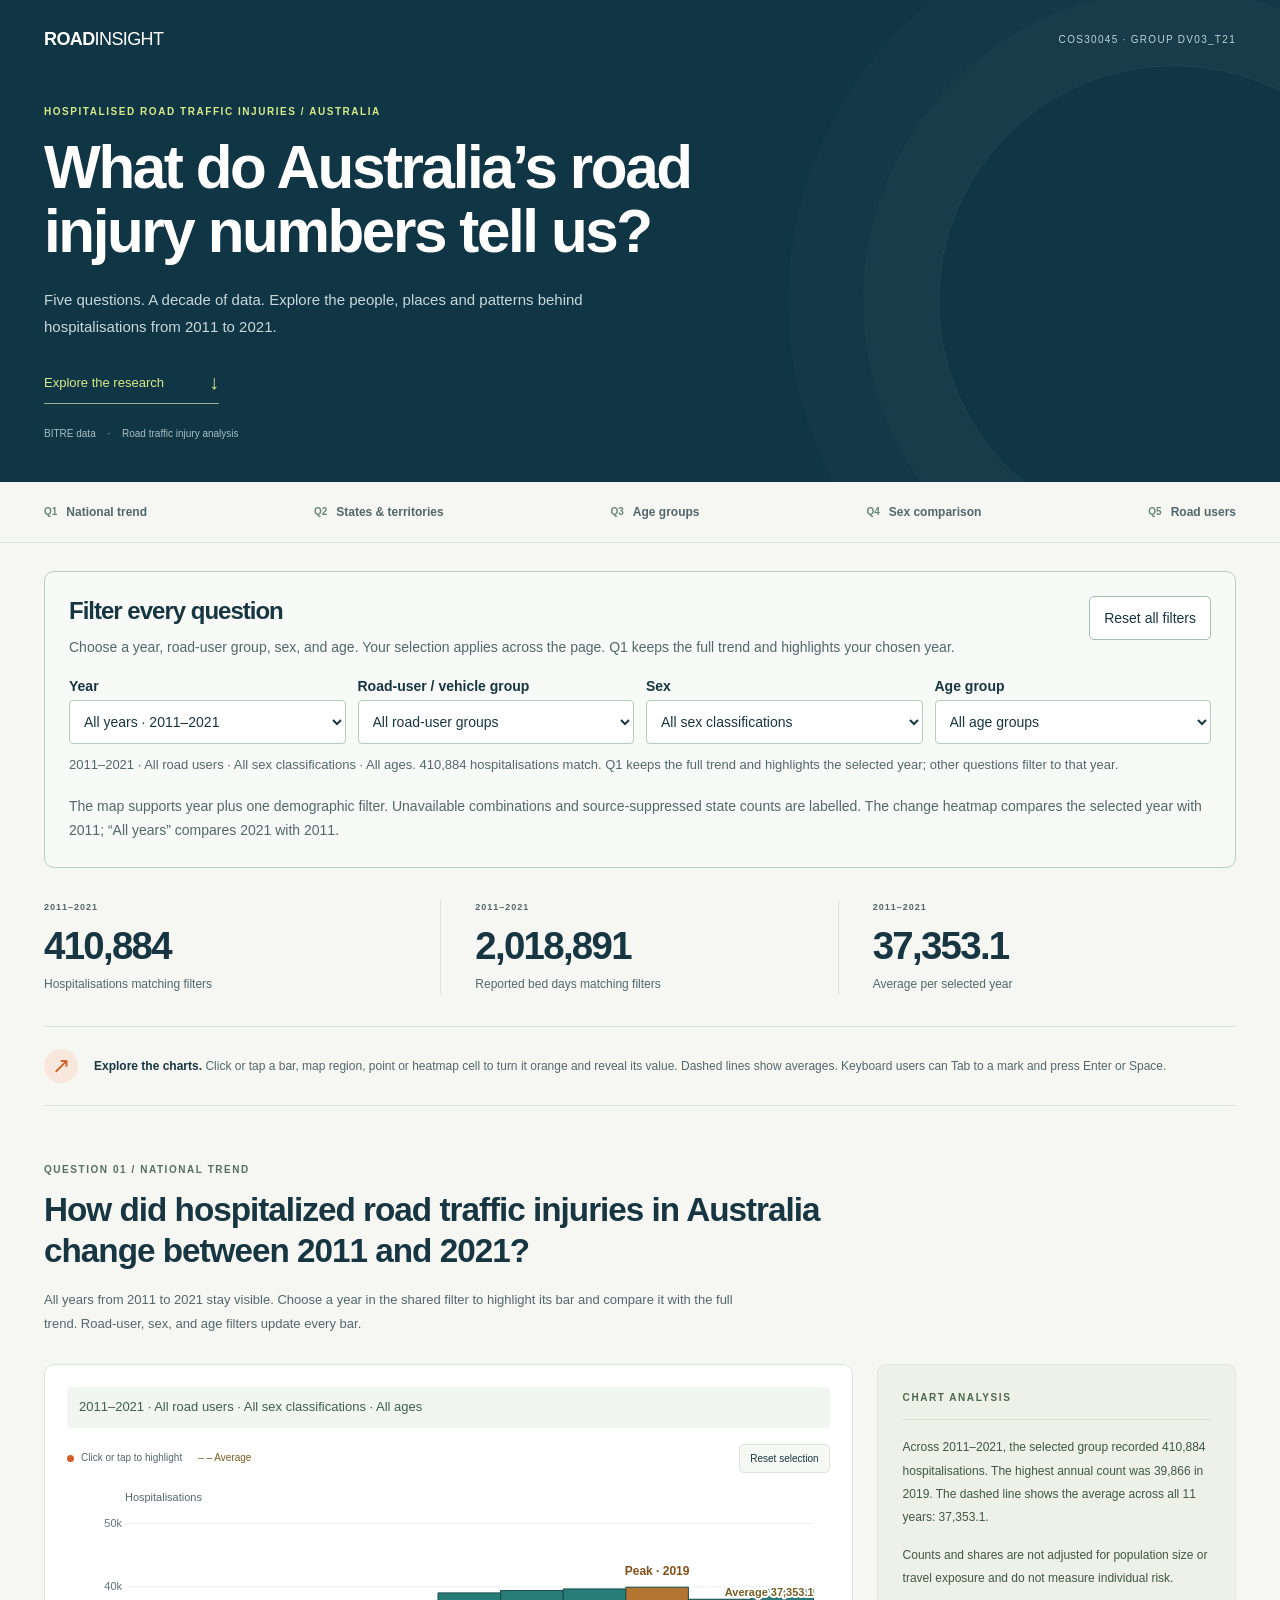
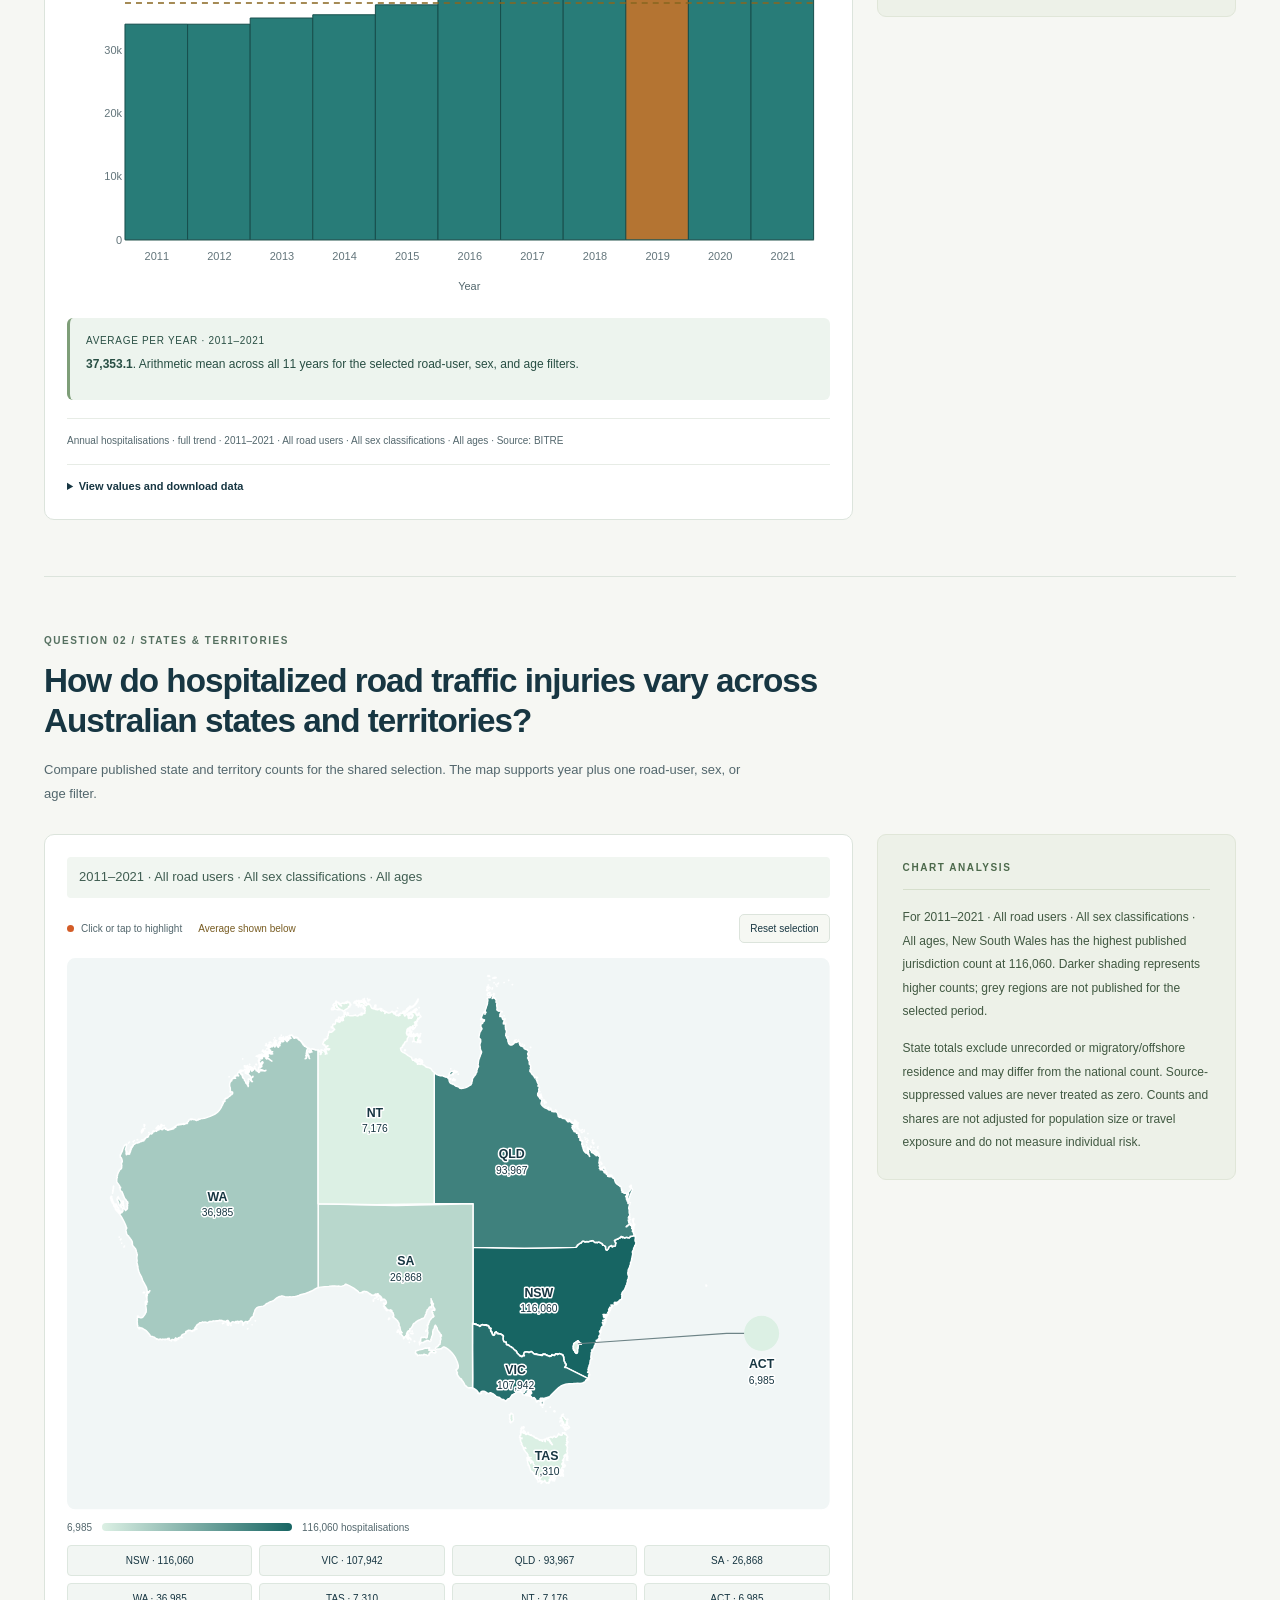
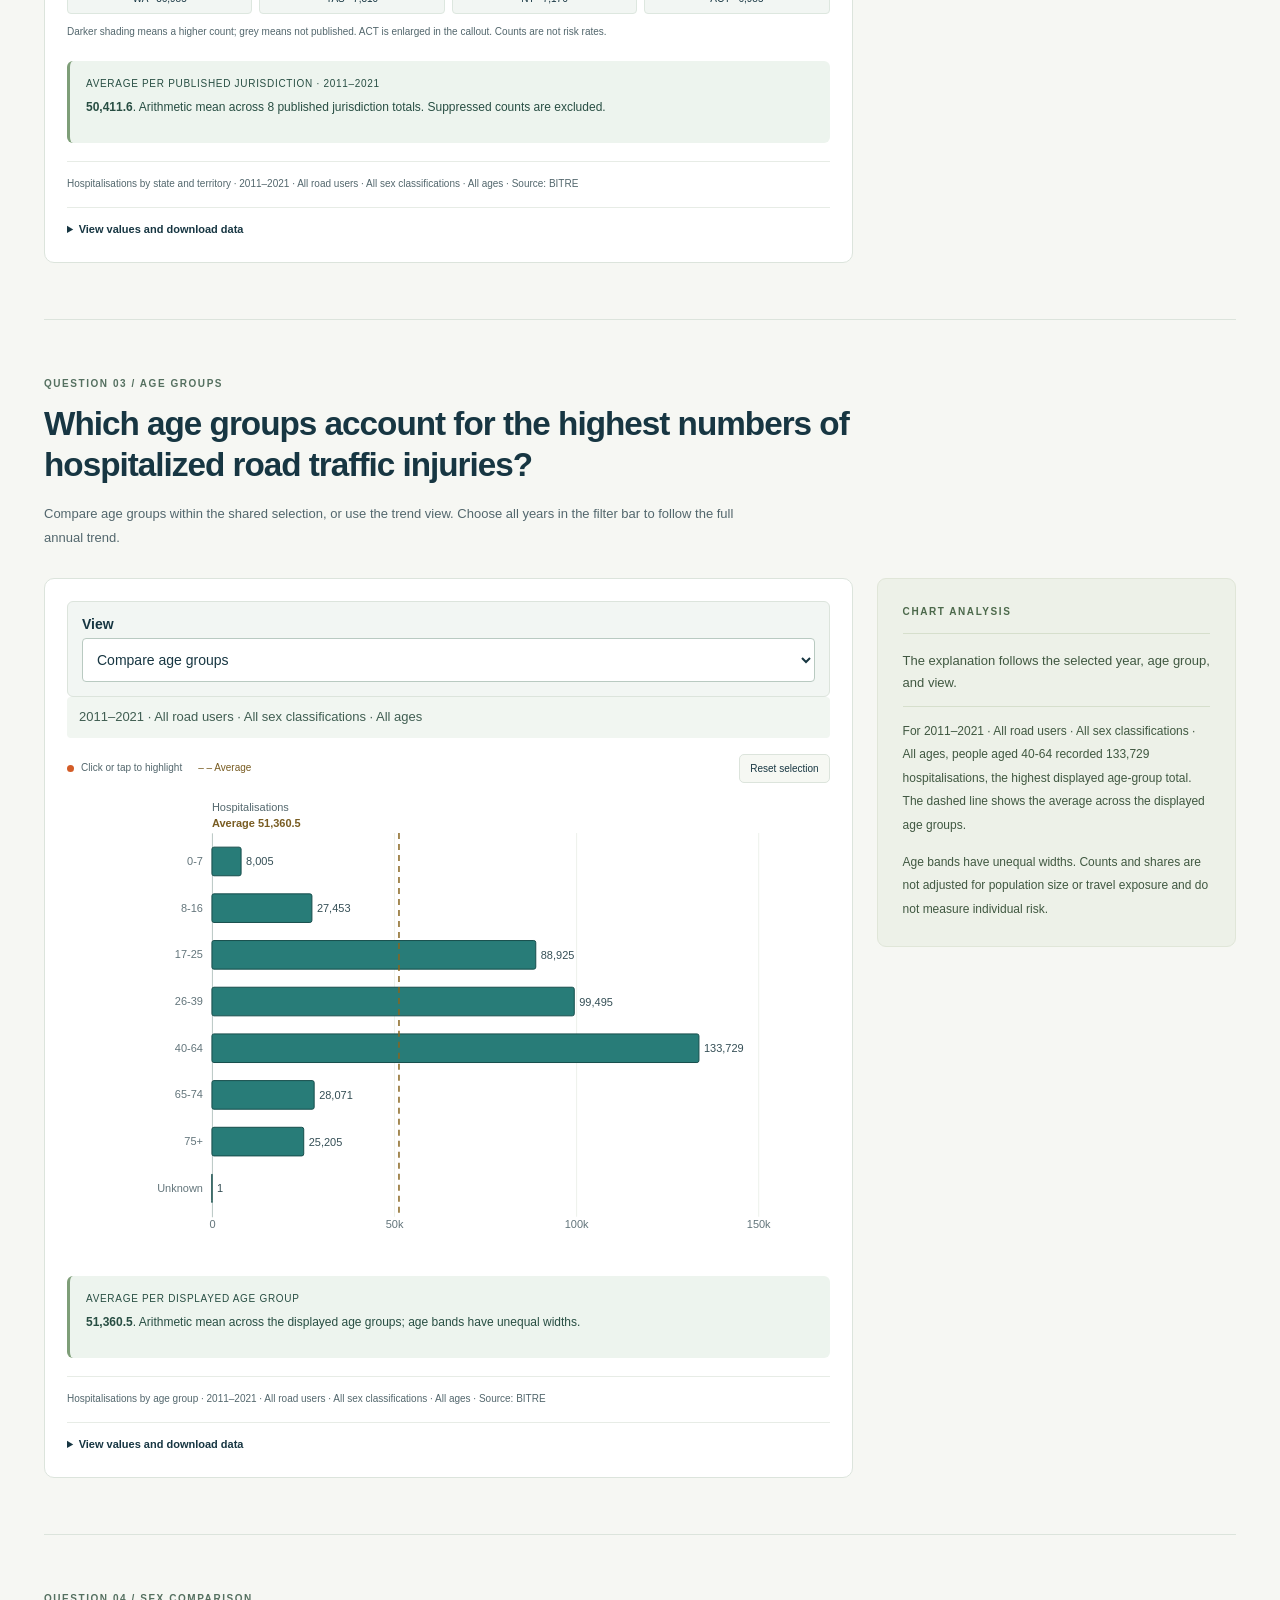
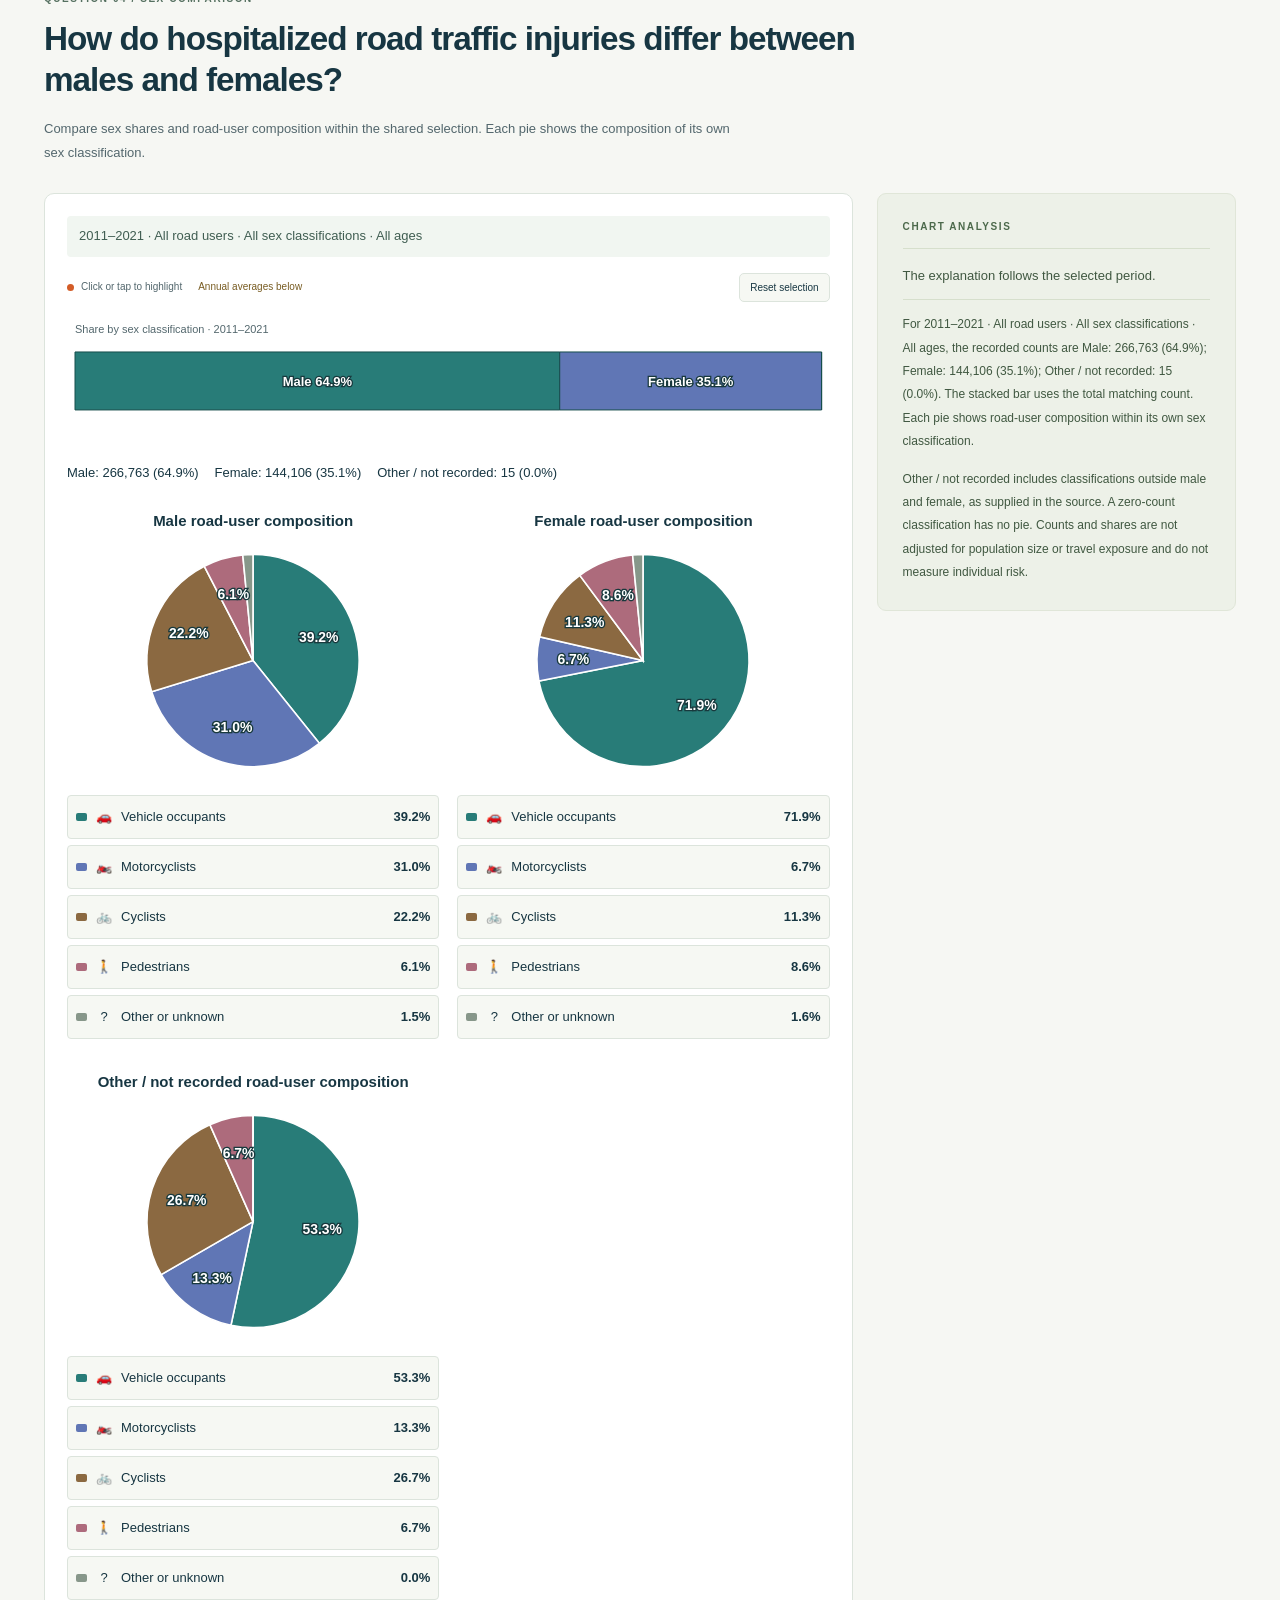
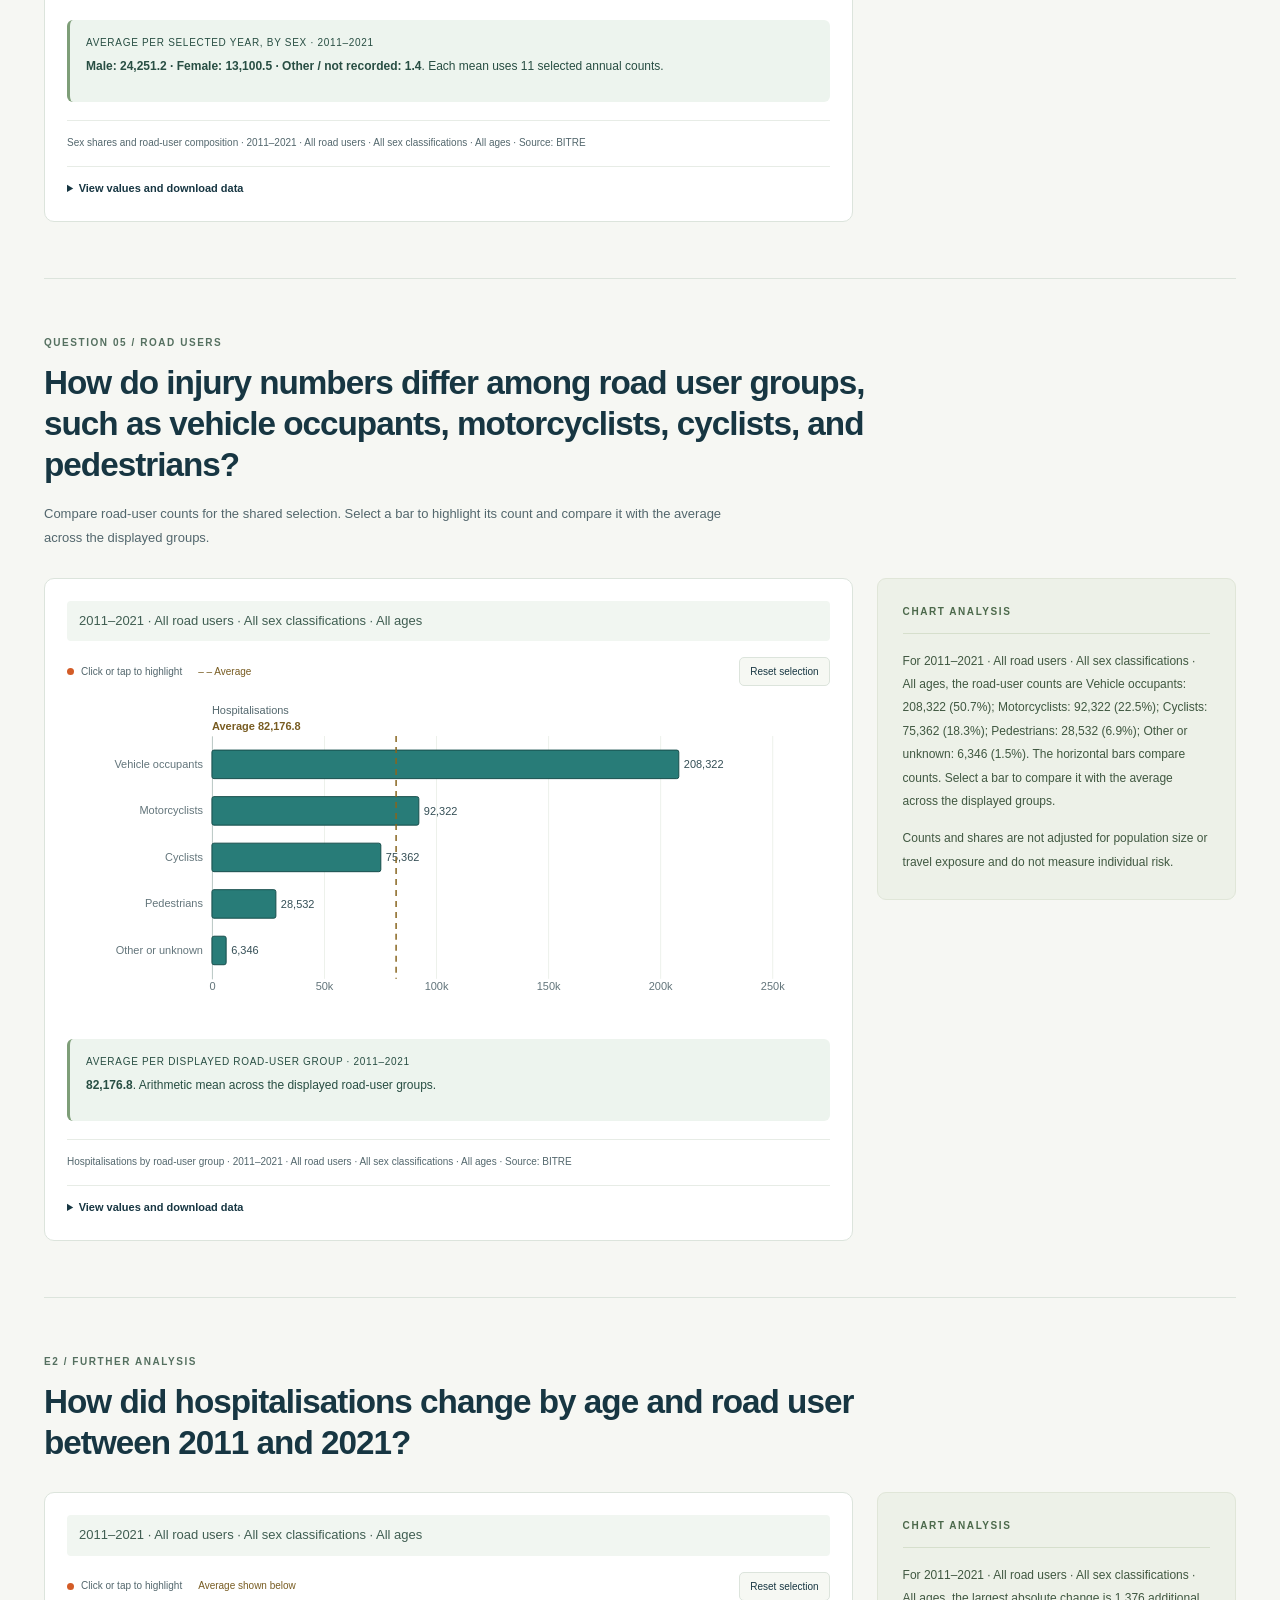
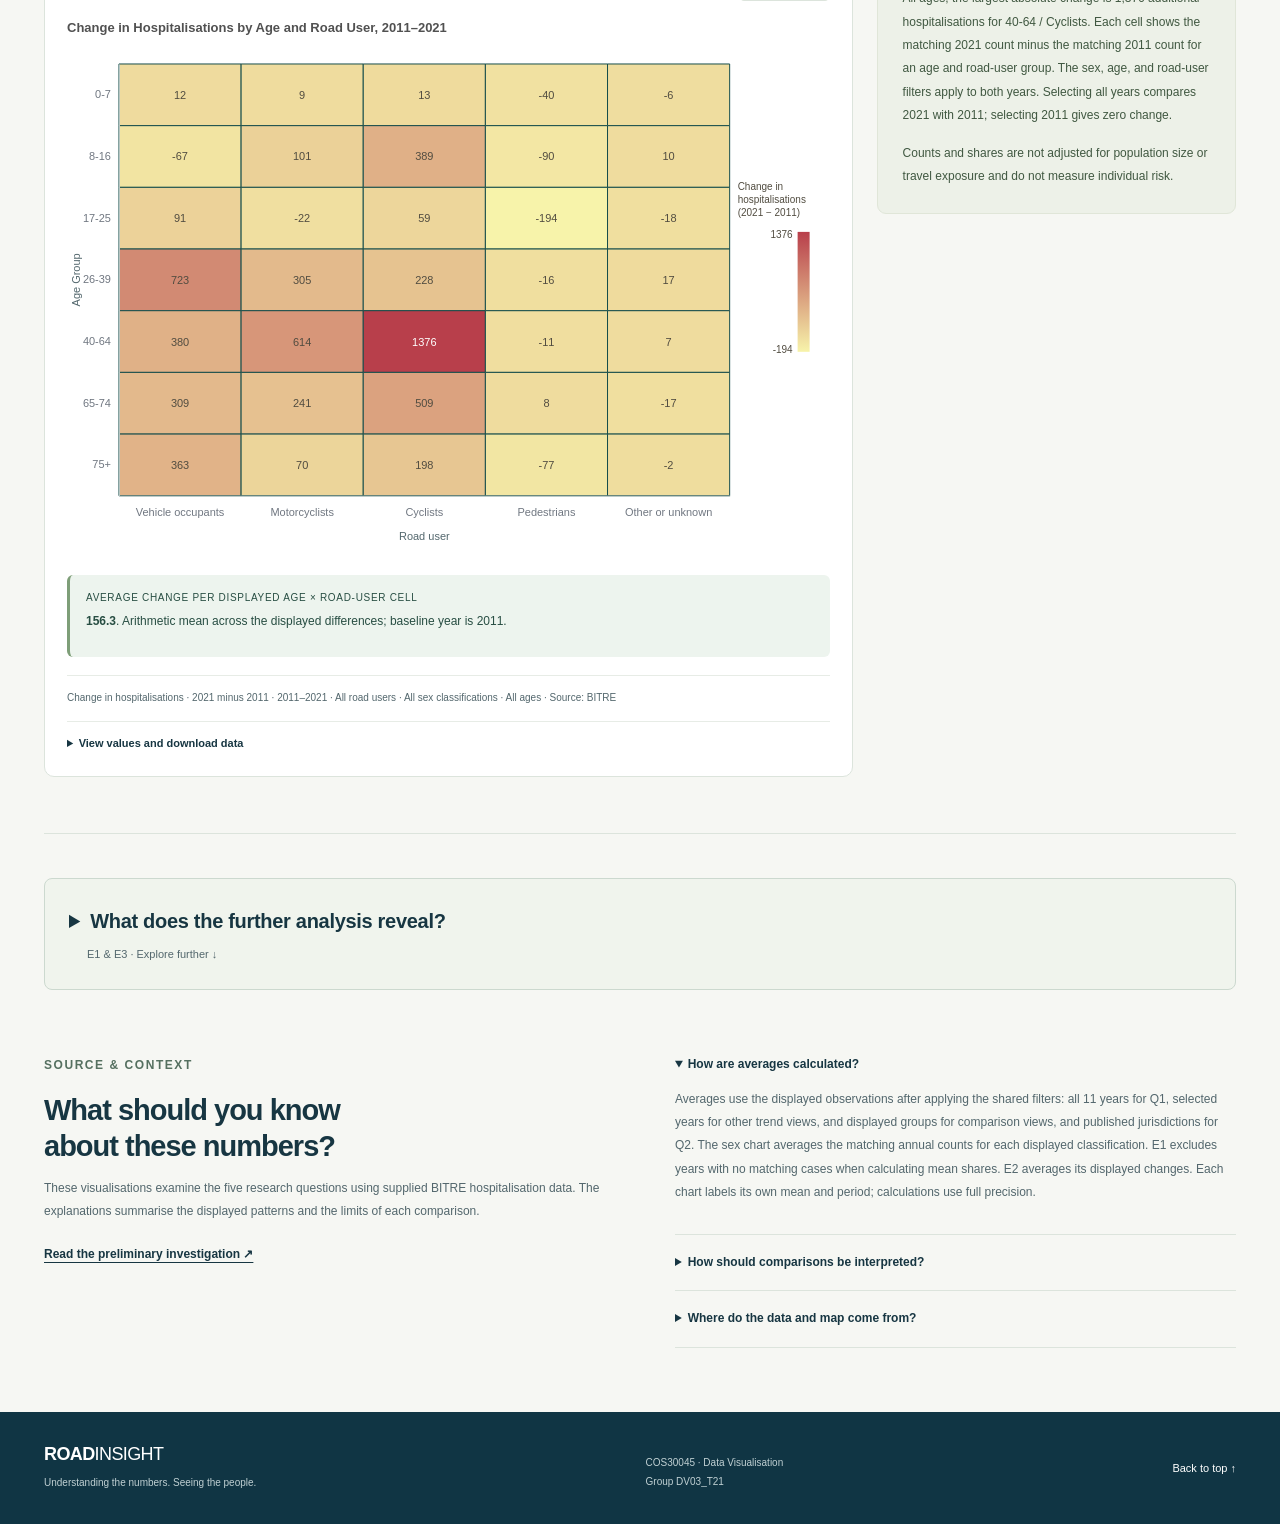
==== commit c56d9156: "Outline chart bars and fix duplicate tooltips" ====
--- a/index.html
+++ b/index.html
@@ -1,16 +1,16 @@
 <!doctype html>
-<html lang="en" data-asset-version="67a5f9f63825">
+<html lang="en" data-asset-version="efbf31db7d6d">
 <head>
   <meta charset="utf-8">
   <meta name="viewport" content="width=device-width, initial-scale=1">
   <meta name="description" content="Explore five research questions about hospitalised road traffic injuries in Australia through interactive charts and an Australia map, using BITRE hospitalisation data.">
   <meta name="theme-color" content="#103544">
   <title>Road Injury Research | DV03_T21</title>
-  <link rel="stylesheet" href="css/style.css?v=67a5f9f63825">
-  <script src="assets/vendor/d3.v7.min.js?v=67a5f9f63825" defer></script>
-  <script src="js/global-filters.js?v=67a5f9f63825" defer></script>
-  <script src="js/d3-charts.js?v=67a5f9f63825" defer></script>
-  <script src="js/main.js?v=67a5f9f63825" defer></script>
+  <link rel="stylesheet" href="css/style.css?v=efbf31db7d6d">
+  <script src="assets/vendor/d3.v7.min.js?v=efbf31db7d6d" defer></script>
+  <script src="js/global-filters.js?v=efbf31db7d6d" defer></script>
+  <script src="js/d3-charts.js?v=efbf31db7d6d" defer></script>
+  <script src="js/main.js?v=efbf31db7d6d" defer></script>
 </head>
 <body>
   <a class="skip-link" href="#main">Skip to research questions</a>
--- a/css/style.css
+++ b/css/style.css
@@ -103,6 +103,7 @@
 .grid line { stroke: #edf1eb; }
 .grid text { fill: #63757b; font-size: 11px; }
 .mark { cursor: pointer; transition: fill .16s, stroke .16s, opacity .16s; }
+rect.mark { stroke: #174e4c; stroke-width: 1px; vector-effect: non-scaling-stroke; }
 .mark:hover, .mark:focus-visible, .mark.is-selected { fill: var(--orange) !important; stroke: #7d300e; stroke-width: 2.5px; outline: none; }
 .chart-point:hover, .chart-point:focus-visible, .chart-point.is-selected { r: 7; }
 .average-line { stroke: #88651f; stroke-width: 1.5px; stroke-dasharray: 6 5; pointer-events: none; }
@@ -123,6 +124,7 @@
 .chart-explanation p { margin: 0 0 14px; }
 .chart-explanation p:last-child { margin-bottom: 0; }
 .chart-tooltip { display: none; position: absolute; z-index: 4; background: #103544; color: white; border-radius: 5px; padding: 9px 12px; max-width: min(260px, 90%); pointer-events: none; font-size: 11px; line-height: 1.6; box-shadow: 0 3px 14px #0002; }
+.chart-tooltip > div + div { margin-top: 4px; }
 .map-label { fill: #173642; font-size: 12px; font-weight: 700; pointer-events: none; paint-order: stroke; stroke: #fff; stroke-width: 3px; stroke-linejoin: round; }
 .map-value { font-size: 10px; font-weight: 500; }
 .map-water { fill: #f1f6f6; }
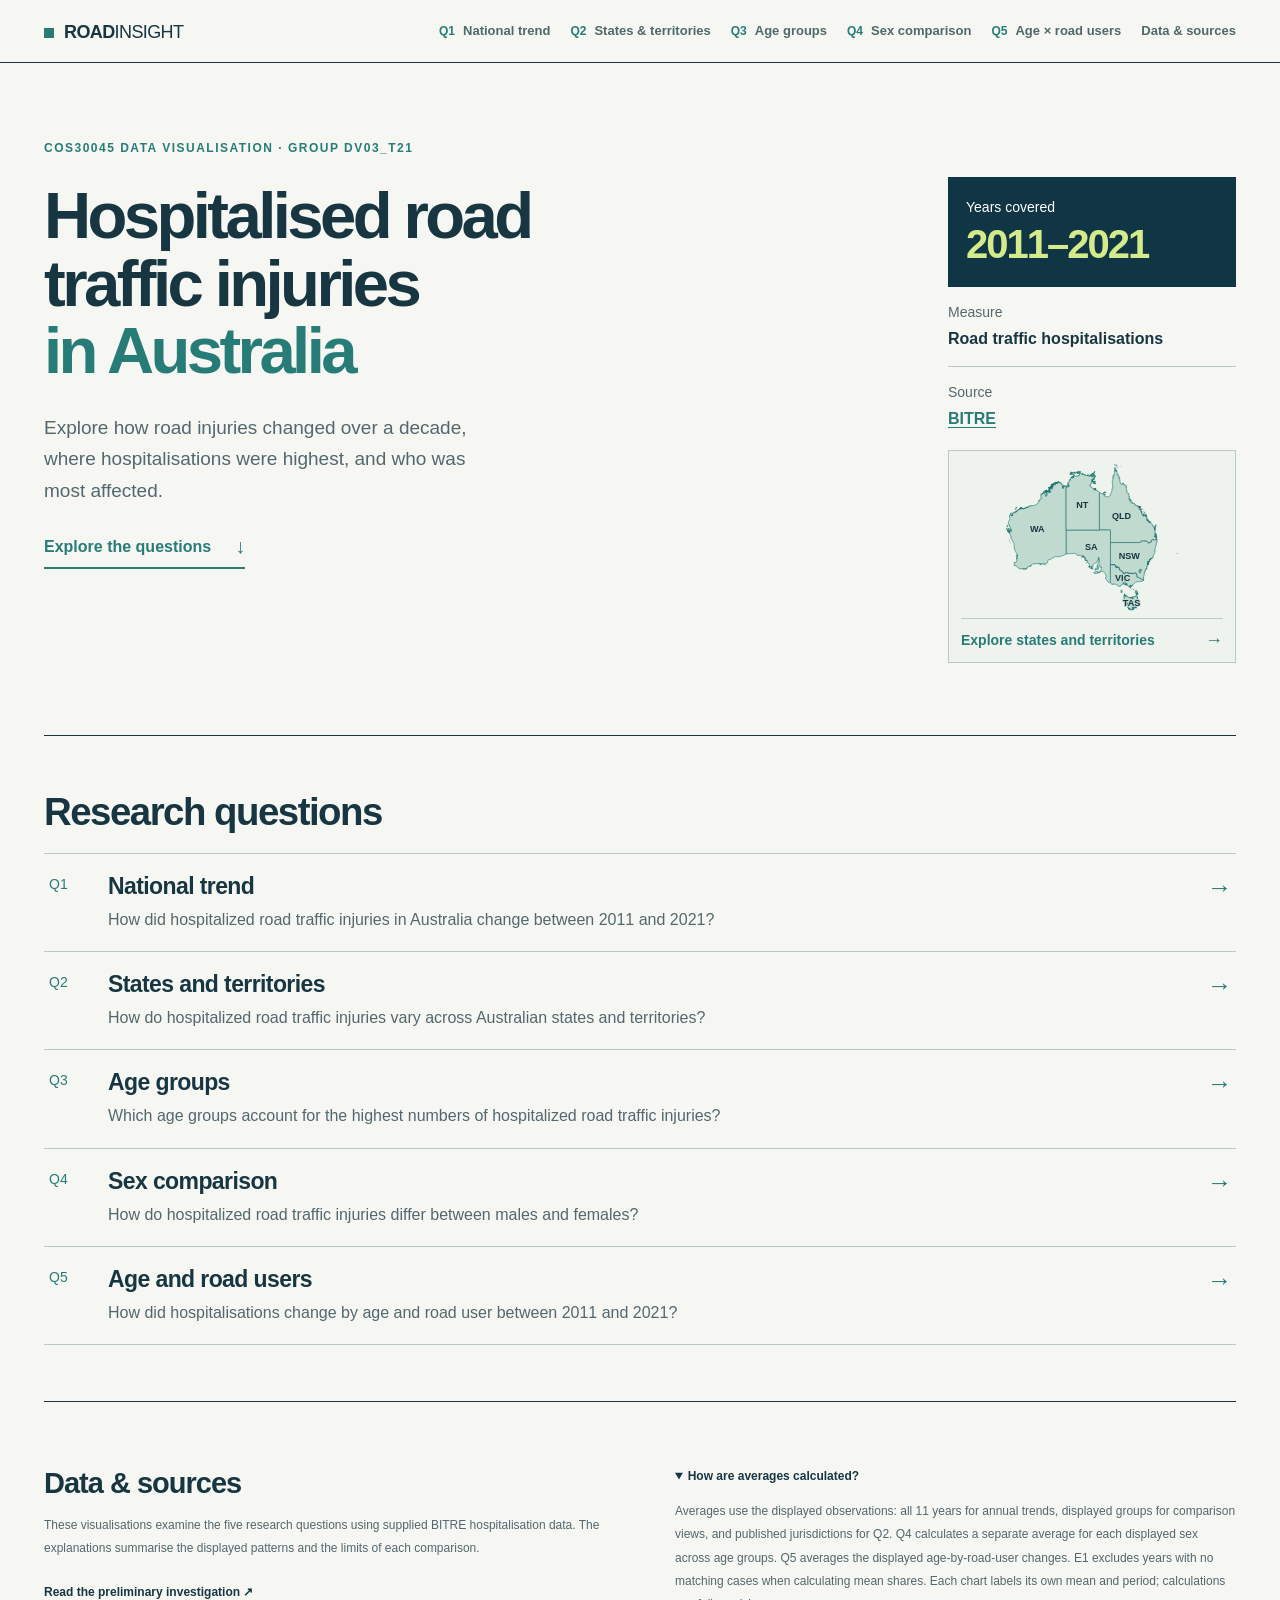
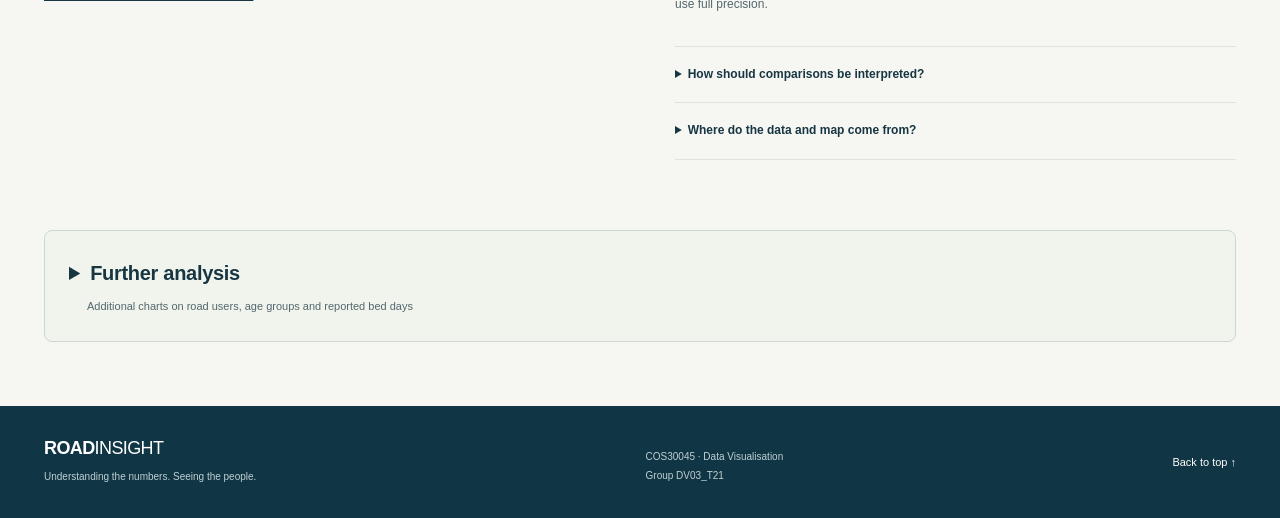
==== commit 40e6b481: "Refresh research pages and interactive charts" ====
--- a/index.html
+++ b/index.html
@@ -1,131 +1,211 @@
 <!doctype html>
-<html lang="en" data-asset-version="efbf31db7d6d">
+<html lang="en" data-asset-version="bff4a28940ac">
 <head>
   <meta charset="utf-8">
   <meta name="viewport" content="width=device-width, initial-scale=1">
   <meta name="description" content="Explore five research questions about hospitalised road traffic injuries in Australia through interactive charts and an Australia map, using BITRE hospitalisation data.">
   <meta name="theme-color" content="#103544">
   <title>Road Injury Research | DV03_T21</title>
-  <link rel="stylesheet" href="css/style.css?v=efbf31db7d6d">
-  <script src="assets/vendor/d3.v7.min.js?v=efbf31db7d6d" defer></script>
-  <script src="js/global-filters.js?v=efbf31db7d6d" defer></script>
-  <script src="js/d3-charts.js?v=efbf31db7d6d" defer></script>
-  <script src="js/main.js?v=efbf31db7d6d" defer></script>
+  <link rel="stylesheet" href="css/style.css?v=bff4a28940ac">
+  <script src="assets/vendor/d3.v7.min.js?v=bff4a28940ac" defer></script>
+  <script src="js/global-filters.js?v=bff4a28940ac" defer></script>
+  <script src="js/d3-charts.js?v=bff4a28940ac" defer></script>
+  <script src="js/main.js?v=bff4a28940ac" defer></script>
 </head>
 <body>
   <a class="skip-link" href="#main">Skip to research questions</a>
-  <header class="page-heading"><div class="wrap"><div class="header-meta"><span class="brand">ROAD<span>INSIGHT</span></span><span>COS30045 · GROUP DV03_T21</span></div><p class="eyebrow">HOSPITALISED ROAD TRAFFIC INJURIES / AUSTRALIA</p><h1>What do Australia’s road<br> injury numbers tell us?</h1><p class="header-description">Five questions. A decade of data. Explore the people, places and patterns behind hospitalisations from 2011 to 2021.</p><a class="hero-link" href="#q1">Explore the research <span aria-hidden="true">↓</span></a><p class="header-credit">BITRE data <span>·</span> Road traffic injury analysis</p></div></header>
-  <nav class="question-nav" aria-label="Research questions"><div class="wrap nav-inner"><a href="#q1"><span>Q1</span> National trend</a><a href="#q2"><span>Q2</span> States &amp; territories</a><a href="#q3"><span>Q3</span> Age groups</a><a href="#q4"><span>Q4</span> Sex comparison</a><a href="#q5"><span>Q5</span> Road users</a></div></nav>
+  <nav class="question-nav" aria-label="Research questions">
+    <div class="wrap nav-inner">
+      <a class="site-brand" href="#home" aria-label="Road Insight home"><span class="brand">ROAD<span>INSIGHT</span></span></a>
+      <div class="nav-links">
+        <a href="#q1"><span>Q1</span> National trend</a>
+        <a href="#q2"><span>Q2</span> States &amp; territories</a>
+        <a href="#q3"><span>Q3</span> Age groups</a>
+        <a href="#q4"><span>Q4</span> Sex comparison</a>
+        <a href="#q5"><span>Q5</span> Age × road users</a>
+        <a href="#sources">Data &amp; sources</a>
+      </div>
+    </div>
+  </nav>
+  <header class="page-heading" id="home">
+    <div class="wrap hero-layout">
+      <div class="hero-copy">
+        <p class="eyebrow">COS30045 DATA VISUALISATION · GROUP DV03_T21</p>
+        <h1 class="hero-title">Hospitalised road<br> traffic injuries<br> <span>in Australia</span></h1>
+        <p class="header-description">Explore how road injuries changed over a decade, where hospitalisations were highest, and who was most affected.</p>
+        <a class="hero-link" href="#research-questions">Explore the questions <span aria-hidden="true">↓</span></a>
+      </div>
+      <aside class="hero-context" aria-label="About this research">
+        <div class="hero-years"><span>Years covered</span><strong>2011–2021</strong></div>
+        <dl class="hero-facts">
+          <div><dt>Measure</dt><dd>Road traffic hospitalisations</dd></div>
+          <div><dt>Source</dt><dd><a href="#sources">BITRE</a></dd></div>
+        </dl>
+        <a class="hero-map-link" href="#q2">
+          <span class="hero-map-art" id="hero-map" aria-hidden="true"></span>
+          <span class="hero-map-caption">Explore states and territories <span aria-hidden="true">→</span></span>
+        </a>
+      </aside>
+    </div>
+  </header>
   <main class="wrap" id="main">
-    <section class="global-filters" aria-labelledby="global-filters-title">
-      <div class="global-filter-heading"><div><h2 id="global-filters-title">Filter every question</h2><p>Choose a year, road-user group, sex, and age. Your selection applies across the page. Q1 keeps the full trend and highlights your chosen year.</p></div><button id="reset-filters" type="button" disabled>Reset all filters</button></div>
-      <div class="chart-filters" role="group" aria-label="Shared filters for all questions">
-        <label for="filter-year">Year<select id="filter-year" disabled><option value="all">All years · 2011–2021</option></select></label>
-        <label for="filter-group">Road-user / vehicle group<select id="filter-group" disabled><option value="all">All road-user groups</option></select></label>
-        <label for="filter-sex">Sex<select id="filter-sex" disabled><option value="all">All sex classifications</option></select></label>
-        <label for="filter-age">Age group<select id="filter-age" disabled><option value="all">All age groups</option></select></label>
-      </div>
-      <p id="global-filter-status" class="filter-status" role="status" aria-live="polite">Loading shared filters…</p>
-      <p class="global-filter-note">The map supports year plus one demographic filter. Unavailable combinations and source-suppressed state counts are labelled. The change heatmap compares the selected year with 2011; “All years” compares 2021 with 2011.</p>
+    <section class="question-directory" id="research-questions" aria-labelledby="research-questions-title">
+      <h2 id="research-questions-title">Research questions</h2>
+      <ol class="question-list">
+        <li><a href="#q1"><span class="question-number">Q1</span><div><h3>National trend</h3><p>How did hospitalized road traffic injuries in Australia change between 2011 and 2021?</p></div><span class="question-arrow" aria-hidden="true">→</span></a></li>
+        <li><a href="#q2"><span class="question-number">Q2</span><div><h3>States and territories</h3><p>How do hospitalized road traffic injuries vary across Australian states and territories?</p></div><span class="question-arrow" aria-hidden="true">→</span></a></li>
+        <li><a href="#q3"><span class="question-number">Q3</span><div><h3>Age groups</h3><p>Which age groups account for the highest numbers of hospitalized road traffic injuries?</p></div><span class="question-arrow" aria-hidden="true">→</span></a></li>
+        <li><a href="#q4"><span class="question-number">Q4</span><div><h3>Sex comparison</h3><p>How do hospitalized road traffic injuries differ between males and females?</p></div><span class="question-arrow" aria-hidden="true">→</span></a></li>
+        <li><a href="#q5"><span class="question-number">Q5</span><div><h3>Age and road users</h3><p>How did hospitalisations change by age and road user between 2011 and 2021?</p></div><span class="question-arrow" aria-hidden="true">→</span></a></li>
+      </ol>
     </section>
-    <div class="snapshot" aria-label="Figures for the shared filters"><div><span class="metric-label">Selected period</span><strong id="filtered-total">410,884</strong><p>Hospitalisations matching filters</p></div><div><span class="metric-label">Selected period</span><strong id="filtered-beds">—</strong><p>Reported bed days matching filters</p></div><div><span class="metric-label">Selected period</span><strong id="annual-average">37,353.1</strong><p>Average per selected year</p></div></div>
-    <div class="interaction-guide"><span class="guide-icon" aria-hidden="true">↗</span><p><strong>Explore the charts.</strong> Click or tap a bar, map region, point or heatmap cell to turn it orange and reveal its value. Dashed lines show averages. Keyboard users can Tab to a mark and press Enter or Space.</p></div>
-    <noscript><p class="notice">Enable JavaScript to explore the interactive charts. Chart explanations and the original source workbooks remain available below.</p></noscript>
+    <noscript><p class="notice">Enable JavaScript to open the interactive questions. The original source workbooks are available below.</p></noscript>
+    <div class="research-workspace" id="research-workspace" hidden>
+      <a class="question-view-return" href="#research-questions">← All research questions</a>
+      <div class="research-content">
     <section class="question-section" id="q1" aria-labelledby="heading-q1">
-      <div class="question-heading"><p class="eyebrow">QUESTION 01 / NATIONAL TREND</p><h2 id="heading-q1">How did hospitalized road traffic injuries in Australia change between 2011 and 2021?</h2><p class="question-intro">All years from 2011 to 2021 stay visible. Choose a year in the shared filter to highlight its bar and compare it with the full trend. Road-user, sex, and age filters update every bar.</p></div>
+      <div class="question-heading"><p class="eyebrow">QUESTION 01 / NATIONAL TREND</p><h2 id="heading-q1">How did hospitalized road traffic injuries in Australia change between 2011 and 2021?</h2><p class="question-intro">Choose a year to highlight it in the 2011–2021 trend. Select a bar to compare its count with the average.</p></div>
       <div class="question-layout ">
         <div class="chart-frame">
-      <p class="chart-filter-scope">Shared filters apply when loaded.</p><div class="chart-toolbar"><p class="chart-instruction"><span class="selection-dot"></span> Click or tap to highlight <span class="average-key">– – Average</span></p><button type="button" class="reset-chart" data-reset="q1">Reset selection</button></div>
+      <p class="chart-filter-scope">2011–2021 · Source: BITRE</p><div class="chart-toolbar"><p class="chart-instruction"><span class="selection-dot"></span> Click or tap to highlight <span class="average-key">– – Average</span></p><label class="chart-year"><span>Year</span><select data-chart-year="q1" aria-label="Year for question 1" disabled><option value="all">All years</option></select></label></div>
       <div class="chart-host" id="chart-q1" data-chart="q1" aria-label="Annual hospitalisations · Australia · 2011–2021"><p class="loading-message">Loading interactive chart…</p></div>
-      <div class="chart-readout" id="readout-q1" aria-live="polite" aria-atomic="true">Select a mark to explore its value.</div>
+
       <p class="chart-caption">Annual hospitalisations · Australia · 2011–2021 · Source: BITRE</p>
-      <details class="data-disclosure"><summary>View values and download data</summary><div class="data-table-wrap" id="table-q1"></div><button type="button" class="download-data" data-download="q1">Download CSV ↓</button></details>
-    </div>
-        <aside class="explanation-panel"><p class="eyebrow">CHART ANALYSIS</p><div class="chart-explanation" data-explanation-key="q1"><p>Hospitalisations for road traffic injuries increased from 34,033 in 2011 to 39,505 in 2021, an overall rise of 16.1%. The highest annual count was 39,866 in 2019. Counts fell to 37,966 in 2020 before increasing again in 2021.</p><p>The dashed line shows the annual average of 37,353.1 hospitalisations across the 11 years. The figures show a generally upward trend with a decline in 2020; they do not establish what caused the changes.</p></div></aside>
+    </div>
+        <aside class="explanation-panel" aria-label="Chart analysis"><h3 class="analysis-title">Chart Analysis</h3><p class="analysis-kicker">Key finding · 2011–2021</p><div class="selection-insight"><p class="selection-insight-label"><span aria-hidden="true">●</span> SELECTED DETAIL</p><div class="chart-readout" id="readout-q1" aria-live="polite" aria-atomic="true">Select a mark to explore its value.</div></div><div class="chart-explanation" data-explanation-key="q1"><p>Hospitalisations for road traffic injuries increased from 34,033 in 2011 to 39,505 in 2021, an overall rise of 16.1%. The highest annual count was 39,866 in 2019. Counts fell to 37,966 in 2020 before increasing again in 2021.</p><p>The dashed line shows the annual average of 37,353.1 hospitalisations across the 11 years. The figures show a generally upward trend with a decline in 2020; they do not establish what caused the changes.</p></div></aside>
+        <div class="data-disclosure question-tools">
+          <button type="button" class="download-data" data-download="q1">Download CSV</button>
+          <details><summary>View chart data</summary><div class="data-table-wrap" id="table-q1"></div></details>
+          <nav class="question-pager" aria-label="Navigate from question 1">
+            <a href="#research-questions">← Back · Research questions</a>
+            <a href="#q2">Next · Q2 →</a>
+          </nav>
+        </div>
       </div>
     </section><section class="question-section" id="q2" aria-labelledby="heading-q2">
-      <div class="question-heading"><p class="eyebrow">QUESTION 02 / STATES &amp; TERRITORIES</p><h2 id="heading-q2">How do hospitalized road traffic injuries vary across Australian states and territories?</h2><p class="question-intro">Compare published state and territory counts for the shared selection. The map supports year plus one road-user, sex, or age filter.</p></div>
-      <div class="question-layout map-layout">
-        <div class="chart-frame">
-      <p class="chart-filter-scope">Shared filters apply when loaded.</p><div class="chart-toolbar"><p class="chart-instruction"><span class="selection-dot"></span> Click or tap to highlight <span class="average-key">– – Average</span></p><button type="button" class="reset-chart" data-reset="q2">Reset selection</button></div>
+      <div class="question-heading"><p class="eyebrow">QUESTION 02 / STATES &amp; TERRITORIES</p><h2 id="heading-q2">How do hospitalized road traffic injuries vary across Australian states and territories?</h2><p class="question-intro">Compare published hospitalisation counts across Australian states and territories for 2011–2021.</p></div>
+      <div class="question-layout">
+        <div class="chart-frame">
+      <p class="chart-filter-scope">2011–2021 · Source: BITRE</p><div class="chart-toolbar"><p class="chart-instruction"><span class="selection-dot"></span> Click or tap to highlight <span class="average-key">– – Average</span></p><label class="chart-year"><span>Year</span><select data-chart-year="q2" aria-label="Year for question 2" disabled><option value="all">All years</option></select></label></div>
       <div class="chart-host" id="chart-q2" data-chart="q2" aria-label="Hospitalisations by state and territory · 2021"><p class="loading-message">Loading interactive chart…</p></div>
-      <div class="chart-readout" id="readout-q2" aria-live="polite" aria-atomic="true">Select a mark to explore its value.</div>
+
       <p class="chart-caption">Hospitalisations by state and territory · 2021 · Source: BITRE</p>
-      <details class="data-disclosure"><summary>View values and download data</summary><div class="data-table-wrap" id="table-q2"></div><button type="button" class="download-data" data-download="q2">Download CSV ↓</button></details>
-    </div>
-        <aside class="explanation-panel"><p class="eyebrow">CHART ANALYSIS</p><div class="chart-explanation" data-explanation-key="q2"><p>In 2021, Victoria recorded 11,130 hospitalisations, followed by Queensland with 10,447 and New South Wales with 9,003. Together, these jurisdictions accounted for 77.4% of the national count. The Northern Territory and Australian Capital Territory recorded 710 and 740 respectively.</p><p>Darker map shading represents a higher count. These totals are not adjusted for population or travel exposure, so differences between jurisdictions should not be interpreted as differences in individual risk.</p></div></aside>
+    </div>
+        <aside class="explanation-panel" aria-label="Chart analysis"><h3 class="analysis-title">Chart Analysis</h3><p class="analysis-kicker">Key finding · 2011–2021</p><div class="selection-insight"><p class="selection-insight-label"><span aria-hidden="true">●</span> SELECTED DETAIL</p><div class="chart-readout" id="readout-q2" aria-live="polite" aria-atomic="true">Select a mark to explore its value.</div></div><div class="chart-explanation" data-explanation-key="q2"><p>In 2021, Victoria recorded 11,130 hospitalisations, followed by Queensland with 10,447 and New South Wales with 9,003. Together, these jurisdictions accounted for 77.4% of the national count. The Northern Territory and Australian Capital Territory recorded 710 and 740 respectively.</p><p>Darker map shading represents a higher count. These totals are not adjusted for population or travel exposure, so differences between jurisdictions should not be interpreted as differences in individual risk.</p></div></aside>
+        <div class="data-disclosure question-tools">
+          <button type="button" class="download-data" data-download="q2">Download CSV</button>
+          <details><summary>View chart data</summary><div class="data-table-wrap" id="table-q2"></div></details>
+          <nav class="question-pager" aria-label="Navigate from question 2">
+            <a href="#q1">← Back · Q1</a>
+            <a href="#q3">Next · Q3 →</a>
+          </nav>
+        </div>
       </div>
     </section><section class="question-section" id="q3" aria-labelledby="heading-q3">
-      <div class="question-heading"><p class="eyebrow">QUESTION 03 / AGE GROUPS</p><h2 id="heading-q3">Which age groups account for the highest numbers of hospitalized road traffic injuries?</h2><p class="question-intro">Compare age groups within the shared selection, or use the trend view. Choose all years in the filter bar to follow the full annual trend.</p></div>
+      <div class="question-heading"><p class="eyebrow">QUESTION 03 / AGE GROUPS</p><h2 id="heading-q3">Which age groups account for the highest numbers of hospitalized road traffic injuries?</h2></div>
+      <div class="question-layout">
+        <div class="chart-frame">
+      <p class="chart-filter-scope">2011–2021 · Source: BITRE</p>
+      <div class="q3-age-buttons" id="q3-age-buttons" role="group" aria-label="Explore a road-user breakdown by age" hidden></div>
+      <div class="chart-toolbar"><p class="chart-instruction"><span class="selection-dot"></span> Click or tap to highlight <span class="average-key">– – Average</span></p><label class="chart-year"><span>Year</span><select data-chart-year="q3" aria-label="Year for question 3" disabled><option value="all">All years</option></select></label></div>
+      <div class="chart-host" id="chart-q3" data-chart="q3" aria-label="Hospitalisations by age group · 2021"><p class="loading-message">Loading interactive chart…</p></div>
+
+      <p class="chart-caption">Hospitalisations by age group · 2021 · Source: BITRE</p>
+    </div>
+        <aside class="explanation-panel" aria-label="Chart analysis"><h3 class="analysis-title">Chart Analysis</h3><p class="analysis-kicker" id="q3-analysis-period">Key finding · 2021</p><div class="selection-insight"><p class="selection-insight-label"><span aria-hidden="true">●</span> SELECTED DETAIL</p><div class="chart-readout" id="readout-q3" aria-live="polite" aria-atomic="true">Select a mark to explore its value.</div></div><p class="explanation-context">The explanation follows the selected chart view.</p><div class="chart-explanation" data-explanation-key="q3"><p>In 2021, people aged 40–64 recorded the highest count at 13,026 hospitalisations, followed by those aged 26–39 with 9,423 and 17–25 with 8,010. Together, these groups accounted for 77.1% of the national count.</p><p>The age bands have unequal widths. Counts describe the distribution of hospitalisations across the reported groups and do not measure age-specific risk.</p></div></aside>
+        <div class="data-disclosure question-tools">
+          <button type="button" class="download-data" data-download="q3">Download CSV</button>
+          <details><summary>View chart data</summary><div class="data-table-wrap" id="table-q3"></div></details>
+          <nav class="question-pager" aria-label="Navigate from question 3">
+            <a href="#q2">← Back · Q2</a>
+            <a href="#q4">Next · Q4 →</a>
+          </nav>
+        </div>
+      </div>
+    </section><section class="question-section" id="q4" aria-labelledby="heading-q4">
+      <div class="question-heading"><p class="eyebrow">QUESTION 04 / SEX COMPARISON</p><h2 id="heading-q4">How do hospitalized road traffic injuries differ between males and females?</h2><p class="question-intro">Compare male and female hospitalisation counts across age groups from 2011 to 2021. Male bars extend left and female bars extend right.</p></div>
       <div class="question-layout ">
         <div class="chart-frame">
-      <div class="chart-filters" role="group" aria-label="Age chart display"><label for="q3-view">View<select id="q3-view" disabled><option value="comparison">Compare age groups</option><option value="trend">Trend over selected years</option></select></label></div>
-      <p class="chart-filter-scope">Shared filters apply when loaded.</p><div class="chart-toolbar"><p class="chart-instruction"><span class="selection-dot"></span> Click or tap to highlight <span class="average-key">– – Average</span></p><button type="button" class="reset-chart" data-reset="q3">Reset selection</button></div>
-      <div class="chart-host" id="chart-q3" data-chart="q3" aria-label="Hospitalisations by age group · 2021"><p class="loading-message">Loading interactive chart…</p></div>
-      <div class="chart-readout" id="readout-q3" aria-live="polite" aria-atomic="true">Select a mark to explore its value.</div>
-      <p class="chart-caption">Hospitalisations by age group · 2021 · Source: BITRE</p>
-      <details class="data-disclosure"><summary>View values and download data</summary><div class="data-table-wrap" id="table-q3"></div><button type="button" class="download-data" data-download="q3">Download CSV ↓</button></details>
-    </div>
-        <aside class="explanation-panel"><p class="eyebrow">CHART ANALYSIS</p><p class="explanation-context">The explanation follows the selected year, age group, and view.</p><div class="chart-explanation" data-explanation-key="q3"><p>In 2021, people aged 40–64 recorded the highest count at 13,026 hospitalisations, followed by those aged 26–39 with 9,423 and 17–25 with 8,010. Together, these groups accounted for 77.1% of the national count.</p><p>The age bands have unequal widths. Counts describe the distribution of hospitalisations across the reported groups and do not measure age-specific risk.</p></div></aside>
-      </div>
-    </section><section class="question-section" id="q4" aria-labelledby="heading-q4">
-      <div class="question-heading"><p class="eyebrow">QUESTION 04 / SEX COMPARISON</p><h2 id="heading-q4">How do hospitalized road traffic injuries differ between males and females?</h2><p class="question-intro">Compare sex shares and road-user composition within the shared selection. Each pie shows the composition of its own sex classification.</p></div>
+
+      <p class="chart-filter-scope">2011–2021 · Source: BITRE</p><div class="chart-toolbar"><p class="chart-instruction"><span class="selection-dot"></span> Click or tap to highlight <span class="average-key">– – Average</span></p><label class="chart-year"><span>Year</span><select data-chart-year="q4" aria-label="Year for question 4" disabled><option value="all">All years</option></select></label></div>
+      <div class="chart-host" id="chart-q4" data-chart="q4" aria-label="Hospitalisations by age group and sex"><p class="loading-message">Loading interactive chart…</p></div>
+
+      <p class="chart-caption">Hospitalisations by age group and sex · Source: BITRE</p>
+    </div>
+        <aside class="explanation-panel" aria-label="Chart analysis"><h3 class="analysis-title">Chart Analysis</h3><p class="analysis-kicker">Key finding · 2011–2021</p><div class="selection-insight"><p class="selection-insight-label"><span aria-hidden="true">●</span> SELECTED DETAIL</p><div class="chart-readout" id="readout-q4" aria-live="polite" aria-atomic="true">Select a mark to explore its value.</div></div><p class="explanation-context">The mirrored bars compare male and female counts across age groups for 2011–2021.</p><div class="chart-explanation" data-explanation-key="q4"><p>Across 2011–2021, males recorded 266,763 hospitalisations and females recorded 144,106. Males accounted for 64.9% of the combined male and female count. A further 15 cases were recorded as Other / not recorded and are excluded from the male/female comparison.</p><p>The mirrored bars compare male and female counts within each age group, making the size of the difference easier to see. Counts are not adjusted for population size or travel exposure and do not measure individual risk.</p></div></aside>
+        <div class="data-disclosure question-tools">
+          <button type="button" class="download-data" data-download="q4">Download CSV</button>
+          <details><summary>View chart data</summary><div class="data-table-wrap" id="table-q4"></div></details>
+          <nav class="question-pager" aria-label="Navigate from question 4">
+            <a href="#q3">← Back · Q3</a>
+            <a href="#q5">Next · Q5 →</a>
+          </nav>
+        </div>
+      </div>
+    </section><section class="question-section" id="q5" aria-labelledby="heading-q5">
+      <div class="question-heading"><p class="eyebrow">QUESTION 05 / AGE &amp; ROAD USERS</p><h2 id="heading-q5">How did hospitalisations change by age and road user between 2011 and 2021?</h2><p class="question-intro">Choose a year to compare hospitalisations with 2011 for each age and road-user group. Positive values indicate increases; negative values indicate decreases.</p></div>
       <div class="question-layout ">
         <div class="chart-frame">
-
-      <p class="chart-filter-scope">Shared filters apply when loaded.</p><div class="chart-toolbar"><p class="chart-instruction"><span class="selection-dot"></span> Click or tap to highlight <span class="average-key">– – Average</span></p><button type="button" class="reset-chart" data-reset="q4">Reset selection</button></div>
-      <div class="chart-host" id="chart-q4" data-chart="q4" aria-label="Annual hospitalisations by sex · 2011–2021"><p class="loading-message">Loading interactive chart…</p></div>
-      <div class="chart-readout" id="readout-q4" aria-live="polite" aria-atomic="true">Select a mark to explore its value.</div>
-      <p class="chart-caption">Annual hospitalisations by sex · 2011–2021 · Source: BITRE</p>
-      <details class="data-disclosure"><summary>View values and download data</summary><div class="data-table-wrap" id="table-q4"></div><button type="button" class="download-data" data-download="q4">Download CSV ↓</button></details>
-    </div>
-        <aside class="explanation-panel"><p class="eyebrow">CHART ANALYSIS</p><p class="explanation-context">The explanation follows the selected period.</p><div class="chart-explanation" data-explanation-key="q4"><p>Across 2011–2021, the recorded counts totalled 266,763 hospitalisations for males and 144,106 for females. Males accounted for 64.9% of the combined recorded male and female count. A further 15 cases had no recorded male/female classification and are excluded from these shares.</p><p>Road-user shares within each sex use that sex's total as the denominator. Counts and proportions are not adjusted for population size or travel exposure and should not be interpreted as measures of individual risk.</p></div></aside>
-      </div>
-    </section><section class="question-section" id="q5" aria-labelledby="heading-q5">
-      <div class="question-heading"><p class="eyebrow">QUESTION 05 / ROAD USERS</p><h2 id="heading-q5">How do injury numbers differ among road user groups, such as vehicle occupants, motorcyclists, cyclists, and pedestrians?</h2><p class="question-intro">Compare road-user counts for the shared selection. Select a bar to highlight its count and compare it with the average across the displayed groups.</p></div>
-      <div class="question-layout ">
-        <div class="chart-frame">
-      <p class="chart-filter-scope">Shared filters apply when loaded.</p><div class="chart-toolbar"><p class="chart-instruction"><span class="selection-dot"></span> Click or tap to highlight <span class="average-key">– – Average</span></p><button type="button" class="reset-chart" data-reset="q5">Reset selection</button></div>
-      <div class="chart-host" id="chart-q5" data-chart="q5" aria-label="Hospitalisations by road-user group · 2021"><p class="loading-message">Loading interactive chart…</p></div>
-      <div class="chart-readout" id="readout-q5" aria-live="polite" aria-atomic="true">Select a mark to explore its value.</div>
-      <p class="chart-caption">Hospitalisations by road-user group · 2021 · Source: BITRE</p>
-      <details class="data-disclosure"><summary>View values and download data</summary><div class="data-table-wrap" id="table-q5"></div><button type="button" class="download-data" data-download="q5">Download CSV ↓</button></details>
-    </div>
-        <aside class="explanation-panel"><p class="eyebrow">CHART ANALYSIS</p><div class="chart-explanation" data-explanation-key="q5"><p>Vehicle occupants accounted for 19,524 hospitalisations in 2021, or 49.4% of the national count. Motorcyclists accounted for 8,883 cases (22.5%), cyclists for 8,163 (20.7%), pedestrians for 2,334 (5.9%), and other or unknown road users for 601 (1.5%).</p><p>The horizontal bars compare hospitalisation counts across road-user groups. Select a bar to compare its count with the average across the displayed groups. These counts and shares describe hospitalisations, rather than risk per person or per journey.</p></div></aside>
+      <p class="chart-filter-scope">2011–2021 · Source: BITRE</p><div class="chart-toolbar"><p class="chart-instruction"><span class="selection-dot"></span> Click or tap to highlight <span class="average-key">– – Average</span></p><label class="chart-year"><span>Comparison year</span><select data-chart-year="q5" aria-label="Comparison year for question 5" disabled><option value="all">2011–2021</option></select></label></div>
+      <div class="chart-host" id="chart-q5" data-chart="q5" aria-label="Change in hospitalisations by age and road user · 2021 minus 2011"><p class="loading-message">Loading interactive chart…</p></div>
+
+      <p class="chart-caption">Change in hospitalisations · 2021 minus 2011 · Source: BITRE</p>
+    </div>
+        <aside class="explanation-panel" aria-label="Chart analysis"><h3 class="analysis-title">Chart Analysis</h3><p class="analysis-kicker">Key finding · 2011–2021</p><div class="selection-insight"><p class="selection-insight-label"><span aria-hidden="true">●</span> SELECTED DETAIL</p><div class="chart-readout" id="readout-q5" aria-live="polite" aria-atomic="true">Select a mark to explore its value.</div></div><div class="chart-explanation" data-explanation-key="q5"><p>Between 2011 and 2021, the largest increase shown was 1,376 hospitalisations among cyclists aged 40–64. Cyclist counts also increased among people aged 65–74 and 75 and over. Pedestrians aged 17–25 recorded the largest decrease, with 194 fewer hospitalisations.</p><p>Each cell shows the later-year count minus the 2011 count. The color scale distinguishes increases from decreases. These changes are not adjusted for population ageing or travel exposure.</p></div></aside>
+      </div>
+      <section class="q5-trend-detail" id="q5-trend-detail" aria-labelledby="q5-trend-title" hidden>
+        <div class="q5-trend-panel">
+          <h3 id="q5-trend-title">How did this group change over time?</h3>
+          <p id="q5-trend-context" aria-live="polite"></p>
+          <div id="q5-trend"></div>
+          <p class="q5-trend-note">Select a heatmap cell to change the group. The dashed line marks zero change from 2011.</p>
+        </div>
+        <div class="q5-trend-panel">
+          <h3 id="q5-comparison-title">Compare hospitalisations</h3>
+          <p id="q5-comparison-context"></p>
+          <table class="q5-comparison" aria-labelledby="q5-comparison-title q5-comparison-context">
+            <thead><tr><th scope="col">Road user</th><th scope="col">2011 baseline</th><th scope="col" id="q5-comparison-year"></th><th scope="col">Change</th></tr></thead>
+            <tbody id="q5-comparison-rows"></tbody>
+          </table>
+          <p class="q5-trend-note">Change is the comparison-year count minus the 2011 count.</p>
+        </div>
+      </section>
+      <div class="data-disclosure question-tools">
+        <button type="button" class="download-data" data-download="q5">Download CSV</button>
+        <details><summary>View chart data</summary><div class="data-table-wrap" id="table-q5"></div></details>
+        <nav class="question-pager" aria-label="Navigate from question 5">
+          <a href="#q4">← Back · Q4</a>
+          <a href="#sources">Next · Data &amp; sources →</a>
+        </nav>
       </div>
     </section>
-    <article class="question-section" id="e2" aria-labelledby="heading-e2"><div class="question-heading"><p class="eyebrow">E2 / FURTHER ANALYSIS</p><h3 id="heading-e2">How did hospitalisations change by age and road user between 2011 and 2021?</h3></div><div class="question-layout"><div class="chart-frame">
-      <p class="chart-filter-scope">Shared filters apply when loaded.</p><div class="chart-toolbar"><p class="chart-instruction"><span class="selection-dot"></span> Click or tap to highlight <span class="average-key">– – Average</span></p><button type="button" class="reset-chart" data-reset="e2">Reset selection</button></div>
-      <div class="chart-host" id="chart-e2" data-chart="e2" aria-label="Change in hospitalisations · 2021 minus 2011"><p class="loading-message">Loading interactive chart…</p></div>
-      <div class="chart-readout" id="readout-e2" aria-live="polite" aria-atomic="true">Select a mark to explore its value.</div>
-      <p class="chart-caption">Change in hospitalisations · 2021 minus 2011 · Source: BITRE</p>
-      <details class="data-disclosure"><summary>View values and download data</summary><div class="data-table-wrap" id="table-e2"></div><button type="button" class="download-data" data-download="e2">Download CSV ↓</button></details>
-    </div><aside class="explanation-panel"><p class="eyebrow">CHART ANALYSIS</p><div class="chart-explanation" data-explanation-key="e2"><p>Between 2011 and 2021, cyclist hospitalisations increased by 1,376 among people aged 40–64, the largest increase among the displayed age and road-user combinations. Cyclist counts also rose by 509 among those aged 65–74 and by 198 among those aged 75 and over.</p><p>Car-driver hospitalisations increased most among people aged 26–39, with 781 additional cases. Pedestrians aged 17–25 recorded the largest decline at 194 fewer cases. Each cell shows the 2021 count minus the 2011 count; these changes are not adjusted for population ageing or travel exposure.</p></div></aside></div></article>
-
-    <details class="supplementary" id="further-analysis"><summary>What does the further analysis reveal? <span>E1 &amp; E3 · Explore further ↓</span></summary><div class="supplementary-content"><article class="question-section supplementary-question" id="e1" aria-labelledby="heading-e1"><div class="question-heading"><p class="eyebrow">E1 / FURTHER ANALYSIS</p><h3 id="heading-e1">How did the share of hospitalisations change across road-user groups?</h3></div><div class="question-layout"><div class="chart-frame">
-      <p class="chart-filter-scope">Shared filters apply when loaded.</p><div class="chart-toolbar"><p class="chart-instruction"><span class="selection-dot"></span> Click or tap to highlight <span class="average-key">– – Average</span></p><button type="button" class="reset-chart" data-reset="e1">Reset selection</button></div>
+      </div>
+    </div>
+    <section class="sources-section" id="sources" aria-labelledby="sources-title"><div><h2 id="sources-title">Data &amp; sources</h2><p>These visualisations examine the five research questions using supplied BITRE hospitalisation data. The explanations summarise the displayed patterns and the limits of each comparison.</p><a class="text-link" href="Yibo%20data/Preliminary%20Investigation%20and%20Sorting%20of%20Projects.pdf" target="_blank" rel="noopener">Read the preliminary investigation ↗</a></div><div>
+      <details open><summary>How are averages calculated?</summary><p>Averages use the displayed observations: all 11 years for annual trends, displayed groups for comparison views, and published jurisdictions for Q2. Q4 calculates a separate average for each displayed sex across age groups. Q5 averages the displayed age-by-road-user changes. E1 excludes years with no matching cases when calculating mean shares. Each chart labels its own mean and period; calculations use full precision.</p></details>
+      <details><summary>How should comparisons be interpreted?</summary><p>These are counts and shares, rather than population-standardised or exposure-adjusted risks. Age bands have unequal widths. The map labels suppressed values as not published. Jurisdiction totals can differ from national totals because of unrecorded or migratory/offshore residence. Q4 compares male and female counts; Other / not recorded cases are disclosed separately and are not included in the mirrored comparison. Bed days measure hospital resource use and are not a direct measure of injury severity.</p><p>The source notes a series break for Victoria from 2012 and New South Wales from June 2017. These changes should be considered when interpreting national trends.</p></details>
+      <details><summary>Where do the data and map come from?</summary><ul class="source-links"><li><a href="Yibo%20data/Dataset/hospitalisation_injury_publication_sep2023.xlsx" download>National hospitalisation workbook <span>XLSX ↓</span></a></li><li><a href="Yibo%20data/Dataset/state-and-territory-hospitalisation-injury-publication-2023.xlsx" download>State & territory workbook <span>XLSX ↓</span></a></li><li><a href="data/global-data.json" download>Shared filter values and source references <span>JSON ↓</span></a></li><li><a href="https://github.com/rowanhogan/australian-states" target="_blank" rel="noopener">Australian state boundaries ↗</a></li></ul><p>Chart values are extracted from the supplied workbooks. “Vehicle occupants” combines car, heavy-transport, pick-up/van and bus occupants. Map geometry is used only to draw boundaries; hospitalisation values come from the supplied BITRE workbook.</p></details>
+      </div>
+    <details class="supplementary" id="further-analysis"><summary>Further analysis <span>Additional charts on road users, age groups and reported bed days</span></summary><div class="supplementary-content"><article class="question-section supplementary-question" id="e1" aria-labelledby="heading-e1"><div class="question-heading"><p class="eyebrow">E1 / FURTHER ANALYSIS</p><h3 id="heading-e1">How did the share of hospitalisations change across road-user groups?</h3></div><div class="question-layout"><div class="chart-frame">
+      <p class="chart-filter-scope">2011–2021 · Source: BITRE</p><div class="chart-toolbar"><p class="chart-instruction"><span class="selection-dot"></span> Click or tap to highlight <span class="average-key">– – Average</span></p><button type="button" class="reset-chart" data-reset="e1">Reset selection</button></div>
       <div class="chart-host" id="chart-e1" data-chart="e1" aria-label="Road-user share of national hospitalisations (%) · 2011–2021"><p class="loading-message">Loading interactive chart…</p></div>
       <div class="chart-readout" id="readout-e1" aria-live="polite" aria-atomic="true">Select a mark to explore its value.</div>
       <p class="chart-caption">Road-user share of national hospitalisations (%) · 2011–2021 · Source: BITRE</p>
       <details class="data-disclosure"><summary>View values and download data</summary><div class="data-table-wrap" id="table-e1"></div><button type="button" class="download-data" data-download="e1">Download CSV ↓</button></details>
     </div><aside class="explanation-panel"><p class="eyebrow">CHART ANALYSIS</p><div class="chart-explanation" data-explanation-key="e1"><p>The cyclist share of hospitalisations rose from 15.8% in 2011 to 21.9% in 2020, before falling to 20.7% in 2021. The 2021 share remained above both 2011 and 2019, when it was 18.3%.</p><p>Over the same period, the vehicle-occupant share fell from approximately 52.0% to 49.4%, while the motorcyclist share remained around 22–23%. A change in share reflects a group's position within the annual total and does not necessarily mean its count changed in the same direction.</p></div></aside></div></article><article class="question-section supplementary-question" id="e3a" aria-labelledby="heading-e3a"><div class="question-heading"><p class="eyebrow">E3A / FURTHER ANALYSIS</p><h3 id="heading-e3a">Do road users with more hospitalisations also account for more bed days?</h3></div><div class="question-layout"><div class="chart-frame">
-      <p class="chart-filter-scope">Shared filters apply when loaded.</p><div class="chart-toolbar"><p class="chart-instruction"><span class="selection-dot"></span> Click or tap to highlight <span class="average-key">– – Average</span></p><button type="button" class="reset-chart" data-reset="e3a">Reset selection</button></div>
+      <p class="chart-filter-scope">2011–2021 · Source: BITRE</p><div class="chart-toolbar"><p class="chart-instruction"><span class="selection-dot"></span> Click or tap to highlight <span class="average-key">– – Average</span></p><button type="button" class="reset-chart" data-reset="e3a">Reset selection</button></div>
       <div class="chart-host" id="chart-e3a" data-chart="e3a" aria-label="Shares of hospitalisations and bed days (%) · 2016–2021"><p class="loading-message">Loading interactive chart…</p></div>
       <div class="chart-readout" id="readout-e3a" aria-live="polite" aria-atomic="true">Select a mark to explore its value.</div>
       <p class="chart-caption">Shares of hospitalisations and bed days (%) · 2016–2021 · Source: BITRE</p>
       <details class="data-disclosure"><summary>View values and download data</summary><div class="data-table-wrap" id="table-e3a"></div><button type="button" class="download-data" data-download="e3a">Download CSV ↓</button></details>
     </div><aside class="explanation-panel"><p class="eyebrow">CHART ANALYSIS</p><div class="chart-explanation" data-explanation-key="e3a"><p>During 2016–2021, cyclists accounted for 19.02% of hospitalisations but 11.13% of bed days. Pedestrians accounted for 6.49% of hospitalisations and 13.14% of bed days, while motorcyclists accounted for 22.27% and 25.02% respectively.</p><p>A higher bed-day share than hospitalisation share indicates a longer average hospital stay relative to the overall average. Bed days measure hospital resource use; they do not provide a complete measure of injury severity because length of stay also depends on treatment, other health conditions, and discharge arrangements.</p></div></aside></div></article><article class="question-section supplementary-question" id="e3b" aria-labelledby="heading-e3b"><div class="question-heading"><p class="eyebrow">E3B / FURTHER ANALYSIS</p><h3 id="heading-e3b">Do age groups with more hospitalisations also account for more bed days?</h3></div><div class="question-layout"><div class="chart-frame">
-      <p class="chart-filter-scope">Shared filters apply when loaded.</p><div class="chart-toolbar"><p class="chart-instruction"><span class="selection-dot"></span> Click or tap to highlight <span class="average-key">– – Average</span></p><button type="button" class="reset-chart" data-reset="e3b">Reset selection</button></div>
+      <p class="chart-filter-scope">2011–2021 · Source: BITRE</p><div class="chart-toolbar"><p class="chart-instruction"><span class="selection-dot"></span> Click or tap to highlight <span class="average-key">– – Average</span></p><button type="button" class="reset-chart" data-reset="e3b">Reset selection</button></div>
       <div class="chart-host" id="chart-e3b" data-chart="e3b" aria-label="Shares of hospitalisations and bed days (%) · 2016–2021"><p class="loading-message">Loading interactive chart…</p></div>
       <div class="chart-readout" id="readout-e3b" aria-live="polite" aria-atomic="true">Select a mark to explore its value.</div>
       <p class="chart-caption">Shares of hospitalisations and bed days (%) · 2016–2021 · Source: BITRE</p>
       <details class="data-disclosure"><summary>View values and download data</summary><div class="data-table-wrap" id="table-e3b"></div><button type="button" class="download-data" data-download="e3b">Download CSV ↓</button></details>
     </div><aside class="explanation-panel"><p class="eyebrow">CHART ANALYSIS</p><div class="chart-explanation" data-explanation-key="e3b"><p>During 2016–2021, people aged 40–64 accounted for the largest shares of hospitalisations (32.82%) and bed days (34.17%). People aged 65–74 accounted for 7.31% of hospitalisations and 11.18% of bed days; those aged 75 and over accounted for 6.23% and 13.29% respectively.</p><p>The larger bed-day shares among older groups indicate longer average hospital stays relative to the overall average. By comparison, people aged 8–16 accounted for 6.61% of hospitalisations and 3.53% of bed days. These differences describe hospital resource use and should not be treated as direct measures of injury severity.</p></div></aside></div></article></div></details>
-    <section class="sources-section" id="sources" aria-labelledby="sources-title"><div><p class="eyebrow">SOURCE & CONTEXT</p><h2 id="sources-title">What should you know<br> about these numbers?</h2><p>These visualisations examine the five research questions using supplied BITRE hospitalisation data. The explanations summarise the displayed patterns and the limits of each comparison.</p><a class="text-link" href="Yibo%20data/Preliminary%20Investigation%20and%20Sorting%20of%20Projects.pdf" target="_blank" rel="noopener">Read the preliminary investigation ↗</a></div><div>
-      <details open><summary>How are averages calculated?</summary><p>Averages use the displayed observations after applying the shared filters: all 11 years for Q1, selected years for other trend views, and displayed groups for comparison views, and published jurisdictions for Q2. The sex chart averages the matching annual counts for each displayed classification. E1 excludes years with no matching cases when calculating mean shares. E2 averages its displayed changes. Each chart labels its own mean and period; calculations use full precision.</p></details>
-      <details><summary>How should comparisons be interpreted?</summary><p>These are counts and shares, rather than population-standardised or exposure-adjusted risks. Age bands have unequal widths. The map supports year plus one demographic filter and labels suppressed values as not published. Jurisdiction totals can differ from national totals because of unrecorded or migratory/offshore residence. The sex chart retains classifications outside male and female under Other / not recorded. Pie shares use the matching total within their displayed classification. Bed days measure hospital resource use and are not a direct measure of injury severity.</p><p>The source notes a series break for Victoria from 2012 and New South Wales from June 2017. These changes should be considered when interpreting national trends.</p></details>
-      <details><summary>Where do the data and map come from?</summary><ul class="source-links"><li><a href="Yibo%20data/Dataset/hospitalisation_injury_publication_sep2023.xlsx" download>National hospitalisation workbook <span>XLSX ↓</span></a></li><li><a href="Yibo%20data/Dataset/state-and-territory-hospitalisation-injury-publication-2023.xlsx" download>State & territory workbook <span>XLSX ↓</span></a></li><li><a href="data/global-data.json" download>Shared filter values and source references <span>JSON ↓</span></a></li><li><a href="https://github.com/rowanhogan/australian-states" target="_blank" rel="noopener">Australian state boundaries ↗</a></li></ul><p>Chart values are extracted from the supplied workbooks. “Vehicle occupants” combines car, heavy-transport, pick-up/van and bus occupants. Map geometry is used only to draw boundaries; hospitalisation values come from the supplied BITRE workbook.</p></details>
-    </div></section>
+    </section>
   </main>
   <footer class="site-footer"><div class="wrap footer-inner"><div><span class="brand">ROAD<span>INSIGHT</span></span><p>Understanding the numbers. Seeing the people.</p></div><p>COS30045 · Data Visualisation<br>Group DV03_T21</p><a href="#" class="back-top">Back to top ↑</a></div></footer>
 </body>
--- a/css/style.css
+++ b/css/style.css
@@ -1,3 +1,4 @@
+/* Theme and base elements. */
 :root {
   color-scheme: light;
   font-family: "Segoe UI", Arial, sans-serif;
@@ -12,46 +13,78 @@
 button, summary { cursor: pointer; }
 a { color: inherit; }
 button:focus-visible, a:focus-visible, summary:focus-visible { outline: 3px solid #bd571e; outline-offset: 5px; }
+/* Page layout and header. */
 .wrap { width: min(1280px, calc(100% - 88px)); margin-inline: auto; }
-.skip-link { position: absolute; top: -80px; left: 20px; z-index: 10; padding: 14px; color: white; background: var(--ink); }
+.skip-link { position: absolute; top: -80px; left: 20px; z-index: 30; padding: 14px; color: white; background: var(--ink); }
 .skip-link:focus { top: 10px; }
-.page-heading { padding: 29px 0 43px; background: #103544; color: white; overflow: hidden; position: relative; }
-.page-heading::after { content: ""; position: absolute; width: 470px; height: 470px; border: 1px solid #ffffff14; border-radius: 50%; right: -130px; top: 65px; box-shadow: 0 0 0 75px #ffffff05, 0 0 0 150px #ffffff04; pointer-events: none; }
-.header-meta { display: flex; justify-content: space-between; align-items: center; gap: 20px; margin-bottom: 54px; }
+.page-heading { padding: 76px 0 72px; color: var(--ink); }
+.hero-layout { display: grid; grid-template-columns: minmax(0, 1fr) 288px; gap: 76px; align-items: start; }
+.hero-copy { min-width: 0; }
 .brand { font-size: 18px; font-weight: 800; letter-spacing: -.6px; white-space: nowrap; }
 .brand > span { font-weight: 350; }
-.header-meta > span:last-child { font-size: 10px; letter-spacing: 1.3px; color: #b9d2d5; }
 .eyebrow { font-size: 10px; font-weight: 700; letter-spacing: 1.55px; line-height: 1.6; margin: 0 0 16px; }
-.page-heading .eyebrow { color: var(--lime); }
-h1 { font-size: clamp(36px, 4.7vw, 64px); line-height: 1.06; letter-spacing: -2.4px; font-weight: 600; margin: 0; position: relative; }
-.header-description { max-width: 560px; font-size: 15px; line-height: 1.8; color: #c7d8dc; margin: 22px 0; position: relative; }
-.hero-link { display: inline-flex; align-items: center; gap: 45px; border-bottom: 1px solid #9aae87; padding: 9px 0; color: var(--lime); font-size: 13px; text-decoration: none; }
+.page-heading .eyebrow { color: var(--teal); font-size: 12px; letter-spacing: 1.5px; margin-bottom: 24px; }
+.page-heading .hero-title { margin: 0; font-size: clamp(48px, 5.1vw, 82px); line-height: 1.03; letter-spacing: -.055em; font-weight: 750; }
+.hero-title > span { color: var(--teal); }
+.page-heading .header-description { max-width: 440px; font-size: 19px; line-height: 1.65; color: var(--muted); margin: 28px 0 20px; }
+.hero-link { display: inline-flex; align-items: center; gap: 24px; border-bottom: 2px solid var(--teal); padding: 9px 0; color: var(--teal); font-size: 16px; font-weight: 650; text-decoration: none; }
+.hero-link:hover { color: var(--orange); border-color: var(--orange); }
 .hero-link span { font-size: 20px; }
-.header-credit { font-size: 10px; color: #a9c0c6; margin: 24px 0 0; }
-.header-credit span { padding-inline: 9px; }
-.question-nav { position: sticky; top: 0; z-index: 5; background: #f6f7f3f5; backdrop-filter: blur(12px); border-bottom: 1px solid var(--line); }
-.nav-inner { display: flex; align-items: stretch; justify-content: space-between; gap: 25px; overflow-x: auto; }
-.question-nav a { flex-shrink: 0; display: flex; gap: 9px; align-items: center; padding: 23px 0 20px; border-bottom: 3px solid transparent; color: #53666c; font-size: 12px; font-weight: 600; text-decoration: none; }
-.question-nav a span { font-size: 10px; color: #68847b; }
-.question-nav a:hover, .question-nav a[aria-current="true"] { color: var(--ink); border-bottom-color: var(--teal); }
-.snapshot { display: grid; grid-template-columns: repeat(3, 1fr); padding-block: 32px; border-bottom: 1px solid var(--line); }
-.snapshot > div { border-right: 1px solid var(--line); padding-inline: 34px; }
-.snapshot > div:first-child { padding-left: 0; }
-.snapshot > div:last-child { border: 0; padding-right: 0; }
-.metric-label { display: block; font-size: 9px; letter-spacing: 1px; color: var(--muted); font-weight: 650; line-height: 1.6; }
-.snapshot strong { display: block; font-size: clamp(28px, 3vw, 40px); letter-spacing: -1.7px; font-weight: 550; margin-top: 10px; font-variant-numeric: tabular-nums; }
-.snapshot strong span { font-size: 24px; font-weight: 400; }
-.snapshot p { color: var(--muted); font-size: 12px; line-height: 1.6; margin: 7px 0 0; }
-.interaction-guide { display: flex; gap: 16px; align-items: center; border-bottom: 1px solid var(--line); padding-block: 22px; color: var(--muted); }
-.interaction-guide p { font-size: 12px; line-height: 1.85; margin: 0; }
-.interaction-guide strong { color: var(--ink); }
-.guide-icon { display: grid; place-items: center; width: 34px; height: 34px; flex-shrink: 0; color: var(--orange); background: #f8e7dc; border-radius: 50%; font-size: 22px; }
+.hero-context { padding-top: 38px; }
+.hero-years { padding: 20px 18px; background: #103544; color: white; }
+.hero-years > span { display: block; font-size: 14px; line-height: 1.5; }
+.hero-years > strong { display: block; margin-top: 3px; color: var(--lime); font-size: 40px; line-height: 1.15; font-weight: 750; letter-spacing: -2px; }
+.hero-facts { margin: 0; }
+.hero-facts > div { padding: 15px 0; }
+.hero-facts > div + div { border-top: 1px solid #bac9c1; }
+.hero-facts dt { font-size: 14px; line-height: 1.5; color: var(--muted); }
+.hero-facts dd { margin: 4px 0 0; font-size: 16px; line-height: 1.5; font-weight: 650; }
+.hero-facts a { color: var(--teal); text-underline-offset: 3px; }
+.hero-map-link {
+  display: block;
+  min-width: 0;
+  margin-top: 4px;
+  padding: 10px 12px 0;
+  border: 1px solid #bac9c1;
+  background: #eef3ed;
+  text-decoration: none;
+}
+.hero-map-link:hover { border-color: var(--teal); background: #e8f2ea; }
+.hero-map-art:not([hidden]) { display: block; aspect-ratio: 288 / 172; max-width: 320px; margin-inline: auto; }
+.hero-map-art svg { display: block; width: 100%; height: auto; }
+.hero-map-art path { fill: #c1dacf; stroke: var(--teal); stroke-width: .75px; stroke-linejoin: round; }
+.hero-map-art text { fill: var(--ink); font-size: 10px; font-weight: 650; paint-order: stroke; stroke: #c1dacf; stroke-width: 2px; }
+.hero-map-caption {
+  display: flex;
+  align-items: center;
+  justify-content: space-between;
+  gap: 10px;
+  min-height: 44px;
+  border-top: 1px solid #bac9c1;
+  color: var(--teal);
+  font-size: 14px;
+  font-weight: 650;
+}
+.hero-map-caption > span { font-size: 18px; }
+.question-directory { padding: 52px 0 56px; border-top: 1px solid var(--ink); border-bottom: 1px solid var(--ink); scroll-margin-top: 24px; }
+.question-directory > h2 { font-size: clamp(30px, 3vw, 40px); font-weight: 700; letter-spacing: -1.5px; margin-bottom: 18px; }
+.question-list { list-style: none; margin: 0; padding: 0; }
+.question-list li { border-top: 1px solid #bac9c1; }
+.question-list li:last-child { border-bottom: 1px solid #bac9c1; }
+.question-list a { display: grid; grid-template-columns: 44px minmax(0, 1fr) 24px; gap: 15px; align-items: start; padding: 18px 5px; text-decoration: none; }
+.question-list a:hover { background: #edf1e8; }
+.question-number { color: var(--teal); font-size: 14px; line-height: 1.8; }
+.question-list h3 { font-size: 23px; font-weight: 700; line-height: 1.3; letter-spacing: -.6px; }
+.question-list p { max-width: 760px; margin: 5px 0 0; color: var(--muted); font-size: 16px; line-height: 1.65; }
+.question-arrow { color: var(--teal); font-size: 25px; line-height: 1.2; }
+.question-list a:hover h3, .question-list a:hover .question-arrow { color: var(--orange); }
 .question-section { padding-block: 56px; border-bottom: 1px solid var(--line); }
 .question-heading { max-width: 860px; margin-bottom: 28px; }
 .question-heading .eyebrow { color: #557060; margin-bottom: 12px; }
 h2, h3 { font-size: clamp(26px, 2.6vw, 36px); line-height: 1.23; letter-spacing: -1px; font-weight: 600; margin: 0; }
 .question-intro { color: var(--muted); font-size: 13px; line-height: 1.85; margin: 16px 0 0; max-width: 700px; }
 .question-layout { display: grid; grid-template-columns: minmax(0, 2.25fr) minmax(240px, 1fr); gap: 24px; align-items: start; }
+/* Chart containers and filter controls. */
 .chart-frame { padding: 22px; border: 1px solid var(--line); border-radius: 10px; background: white; min-width: 0; }
 .chart-toolbar { display: flex; justify-content: space-between; align-items: center; gap: 14px; margin-bottom: 15px; }
 .chart-instruction { color: var(--muted); font-size: 10px; margin: 0; line-height: 1.8; display: flex; align-items: center; flex-wrap: wrap; gap: 7px; }
@@ -60,40 +93,15 @@
 .reset-chart, .download-data { border: 1px solid var(--line); background: #f6f8f3; color: var(--ink); border-radius: 5px; padding: 8px 10px; font-size: 10px; white-space: nowrap; }
 .reset-chart:hover, .download-data:hover { border-color: var(--teal); background: #edf4e9; }
 .chart-host { min-height: 280px; position: relative; }
-.chart-filters { display: flex; flex-wrap: wrap; gap: 12px; padding: 14px; background: #f2f6f3; border: 1px solid var(--line); border-radius: 6px; }
-.global-filters { margin-top: 28px; padding: 24px; border: 1px solid #b8cdc1; border-radius: 10px; background: #f7faf6; }
-.global-filter-heading { display: flex; align-items: start; justify-content: space-between; gap: 20px; margin-bottom: 18px; }
-.global-filter-heading h2 { font-size: 24px; }
-.global-filter-heading p, .global-filter-note { font-size: 14px; line-height: 1.75; color: var(--muted); margin: 10px 0 0; }
-.global-filters .chart-filters { padding: 0; background: transparent; border: 0; }
-.global-filters .chart-filters label { flex-basis: 190px; }
-#reset-filters { min-height: 44px; padding: 10px 14px; border: 1px solid #a7bfb2; border-radius: 5px; color: var(--ink); background: white; font: inherit; font-size: 14px; white-space: nowrap; }
-#reset-filters:hover { background: #edf4ee; }
 .chart-filter-scope { font-size: 13px; line-height: 1.6; color: #405e52; padding: 10px 12px; margin: 0 0 16px; background: #f1f6f1; border-radius: 4px; overflow-wrap: anywhere; }
 .empty-message { color: var(--muted); font-size: 15px; line-height: 1.8; padding: 24px 16px; background: #f3f6f2; border-radius: 5px; }
-.sex-total-legend { display: flex; flex-wrap: wrap; gap: 10px 16px; font-size: 13px; line-height: 1.7; margin: 0 0 12px; }
 button:disabled { opacity: .6; cursor: default; }
-.chart-filters label { display: flex; flex: 1 1 130px; flex-direction: column; gap: 6px; color: var(--ink); font-size: 14px; font-weight: 600; }
-.chart-filters select { width: 100%; min-height: 44px; padding: 9px 30px 9px 10px; color: var(--ink); font: inherit; font-weight: 400; border: 1px solid #b9cac1; border-radius: 4px; background-color: white; }
-.chart-filters select:focus-visible, .pie-legend button:focus-visible { outline: 3px solid var(--teal); outline-offset: 2px; }
-.chart-filters select:disabled { color: #667775; background-color: #e8eee9; }
-.filter-status { font-size: 13px; line-height: 1.7; color: var(--muted); margin: 10px 0 18px; }
 .explanation-context { font-size: 13px; line-height: 1.7; color: #405841; padding-bottom: 12px; border-bottom: 1px solid #d6dfcc; }
 .peak-year { fill: #b47432; }
 .peak-label { font-size: 12px; font-weight: 700; fill: #86501b; pointer-events: none; }
 .highlighted-year-label { fill: var(--orange); font-weight: 750; }
 .zero-year-highlight { stroke: var(--orange); stroke-width: 4px; pointer-events: none; }
-.sex-pies { display: grid; grid-template-columns: repeat(2, minmax(0, 1fr)); gap: 18px; }
-.pie-panel { min-width: 0; }
-.pie-panel h4 { font-size: 15px; line-height: 1.5; color: var(--ink); margin: 14px 0 0; text-align: center; }
-.pie-panel svg { max-width: 300px; margin-inline: auto; }
-.pie-legend { display: grid; gap: 6px; }
-.pie-legend button { display: flex; align-items: center; gap: 7px; min-height: 44px; width: 100%; text-align: left; color: var(--ink); background: #f6f8f3; border: 1px solid var(--line); border-radius: 4px; padding: 8px; font-size: 13px; line-height: 1.5; }
-.pie-legend button[aria-pressed="true"] { background: #fff1e8; border-color: var(--orange); }
-.pie-legend button strong { margin-left: auto; white-space: nowrap; }
-.pie-legend .legend-swatch { flex: 0 0 11px; }
-.road-icon { flex: 0 0 20px; text-align: center; }
-.pie-percentage, .sex-share-label { font-size: 13px; font-weight: 650; fill: white; paint-order: stroke; stroke: #18393d; stroke-width: 2.5px; pointer-events: none; }
+/* Chart marks, axes, legends, and explanations. */
 .chart-host svg { width: 100%; height: auto; display: block; overflow: visible; font-family: inherit; }
 .chart-host .axis { color: #63757b; font-size: 11px; }
 .axis .domain { stroke: #bac8c5; }
@@ -102,9 +110,8 @@
 .grid .domain { display: none; }
 .grid line { stroke: #edf1eb; }
 .grid text { fill: #63757b; font-size: 11px; }
-.mark { cursor: pointer; transition: fill .16s, stroke .16s, opacity .16s; }
 rect.mark { stroke: #174e4c; stroke-width: 1px; vector-effect: non-scaling-stroke; }
-.mark:hover, .mark:focus-visible, .mark.is-selected { fill: var(--orange) !important; stroke: #7d300e; stroke-width: 2.5px; outline: none; }
+.mark:where(:not(.map-state, .map-act-target, .heatmap-cell)):is(:hover, :focus-visible, .is-selected) { fill: var(--orange) !important; stroke: #7d300e; stroke-width: 2.5px; outline: none; }
 .chart-point:hover, .chart-point:focus-visible, .chart-point.is-selected { r: 7; }
 .average-line { stroke: #88651f; stroke-width: 1.5px; stroke-dasharray: 6 5; pointer-events: none; }
 .average-label { fill: #785c22; font-size: 11px; font-weight: 650; paint-order: stroke; stroke: white; stroke-width: 4px; stroke-linejoin: round; pointer-events: none; }
@@ -129,7 +136,14 @@
 .map-value { font-size: 10px; font-weight: 500; }
 .map-water { fill: #f1f6f6; }
 .map-state { stroke: white; stroke-width: 1.4px; stroke-linejoin: round; }
-.map-state:focus-visible { stroke-width: 4px; }
+#chart-q2 :is(.map-state, .map-act-target) { transition-property: opacity, stroke, filter; }
+#chart-q2 :is(.map-state, .map-act-target):is(:hover, :focus-visible, .is-selected) {
+  stroke: var(--orange);
+  stroke-width: 3px;
+  opacity: 1;
+  outline: none;
+}
+#chart-q2.has-map-selection :is(.map-state, .map-act-target):not(.is-selected, :hover, :focus-visible) { opacity: .58; }
 .map-callout { stroke: #6e8487; stroke-width: 1px; fill: none; pointer-events: none; }
 .map-region-list { display: grid; grid-template-columns: repeat(4, 1fr); gap: 7px; margin-top: 12px; }
 .map-region-list button { font-size: 10px; color: var(--ink); background: #f2f6f3; border: 1px solid #dde7df; border-radius: 4px; padding: 9px 4px; }
@@ -138,7 +152,9 @@
 .map-gradient { flex: 1; max-width: 190px; height: 8px; border-radius: 4px; background: linear-gradient(to right, #dcf0e4, #176563); }
 .heatmap-title { fill: #515151; font-size: 13px; font-weight: 650; }
 .heatmap-legend-label { fill: #514c40; font-size: 10px; }
-.original-heatmap .heatmap-cell:hover, .original-heatmap .heatmap-cell:focus-visible, .original-heatmap .heatmap-cell.is-selected { stroke: #673018; stroke-width: 3px; }
+.original-heatmap .heatmap-cell:is(:hover, :focus-visible, .is-selected) { stroke: var(--ink); stroke-width: 3px; outline: none; }
+.original-heatmap .heatmap-cell { transition-property: stroke, filter; }
+.original-heatmap .is-cell-axis text { fill: var(--ink); font-weight: 750; text-decoration: underline; }
 .original-heatmap .axis { color: #707781; }
 .data-disclosure { margin-top: 14px; border-top: 1px solid #e7ece6; padding-top: 12px; }
 summary { font-size: 11px; line-height: 1.8; font-weight: 600; }
@@ -156,13 +172,15 @@
 .supplementary-question { padding-block: 34px; }
 .supplementary-question:last-child { border-bottom: 0; }
 .supplementary-question h3 { font-size: 28px; }
+/* Sources and footer. */
 .sources-section { display: grid; grid-template-columns: 1fr 1fr; gap: 70px; padding-block: 64px; }
 .sources-section .eyebrow { color: #557060; }
 .sources-section h2 { font-size: 29px; }
-.sources-section p { font-size: 12px; line-height: 1.95; color: var(--muted); }
-.sources-section details { border-bottom: 1px solid var(--line); padding-block: 17px; }
-.sources-section details:first-child { padding-top: 0; }
-.sources-section summary { font-size: 12px; }
+.sources-section > div p { font-size: 12px; line-height: 1.95; color: var(--muted); }
+.sources-section > div > details { border-bottom: 1px solid var(--line); padding-block: 17px; }
+.sources-section > div > details:first-child { padding-top: 0; }
+.sources-section > div > details > summary { font-size: 12px; }
+.sources-section > .supplementary { grid-column: 1 / -1; margin-top: 0; }
 .text-link { display: inline-block; font-size: 12px; font-weight: 600; margin-top: 12px; text-underline-offset: 4px; }
 .source-links { list-style: none; padding: 0; }
 .source-links li { margin-block: 14px; }
@@ -174,70 +192,521 @@
 .back-top { font-size: 11px; text-decoration: none; }
 .loading-message, .notice { font-size: 13px; color: var(--muted); line-height: 1.9; padding: 20px; }
 .error-message { font-size: 12px; line-height: 1.85; padding: 20px; color: #873b17; background: #fff1e8; border-radius: 5px; }
+
+/* Responsive layout. */
 @media (max-width: 1080px) {
-  .wrap { width: calc(100% - 56px); }
-  .question-layout { grid-template-columns: minmax(0, 1.8fr) minmax(230px, 1fr); gap: 18px; }
-  .chart-frame { padding: 18px; }
-  .explanation-panel { padding: 21px; }
-  .chart-toolbar { align-items: start; }
-  .average-key { margin-left: 0; }
-  .sources-section { gap: 40px; }
-}
+.wrap { width: calc(100% - 56px); }
+.question-layout { grid-template-columns: minmax(0, 1.8fr) minmax(230px, 1fr); gap: 18px; }
+.chart-frame { padding: 18px; }
+.explanation-panel { padding: 21px; }
+.chart-toolbar { align-items: start; }
+.average-key { margin-left: 0; }
+.sources-section { gap: 40px; }
+
+}
+
 @media (max-width: 800px) {
-  .question-layout { grid-template-columns: 1fr; }
-  .explanation-panel { padding: 22px; }
-  .question-section { padding-block: 38px; }
-  .question-heading { margin-bottom: 22px; }
-  .nav-inner { justify-content: start; gap: 25px; }
-  .question-nav a { padding-block: 17px 14px; }
-  .header-meta { margin-bottom: 35px; }
-  .page-heading { padding-bottom: 33px; }
-  .snapshot > div { padding-inline: 18px; }
-  .sources-section { grid-template-columns: 1fr; gap: 28px; padding-block: 42px; }
-  .supplementary-question h3 { font-size: 25px; }
-}
+.question-layout { grid-template-columns: 1fr; }
+.explanation-panel { padding: 22px; }
+.question-section { padding-block: 38px; }
+.question-heading { margin-bottom: 22px; }
+.sources-section { grid-template-columns: 1fr; gap: 28px; padding-block: 42px; }
+.supplementary-question h3 { font-size: 25px; }
+
+}
+
 @media (max-width: 520px) {
-  .global-filters { padding: 16px; }
-  .global-filter-heading { flex-direction: column; gap: 10px; }
-  .global-filters .chart-filters label { flex-basis: 100%; }
-  .sex-pies { grid-template-columns: 1fr; }
-  .chart-filters { padding: 10px; }
-  html { scroll-padding-top: 76px; }
-  .wrap { width: calc(100% - 32px); }
-  .header-meta > span:last-child { font-size: 8px; letter-spacing: .6px; }
-  .brand { font-size: 15px; }
-  h1 { font-size: 36px; letter-spacing: -1.5px; }
-  h1 br { display: none; }
-  .page-heading .eyebrow { max-width: 290px; font-size: 8px; }
-  .header-description { font-size: 13px; margin-block: 18px; }
-  .header-credit { font-size: 9px; }
-  .snapshot { gap: 0; padding-block: 23px; }
-  .snapshot > div { padding-inline: 11px; }
-  .metric-label { font-size: 7px; letter-spacing: .4px; }
-  .snapshot strong { font-size: 25px; letter-spacing: -1.2px; }
-  .snapshot strong span { font-size: 16px; }
-  .snapshot p { font-size: 9px; }
-  .interaction-guide { align-items: start; gap: 10px; padding-block: 18px; }
-  .interaction-guide p { font-size: 11px; }
-  .guide-icon { width: 27px; height: 27px; font-size: 18px; }
-  h2 { font-size: 26px; letter-spacing: -.7px; }
-  .question-intro { font-size: 12px; }
-  .chart-frame { padding: 13px 10px; }
-  .chart-toolbar { gap: 8px; padding-inline: 3px; }
-  .chart-instruction { font-size: 9px; gap: 5px; }
-  .reset-chart { padding: 8px; font-size: 9px; }
-  .chart-host { min-height: 200px; }
-  .chart-readout { margin-top: 14px; padding: 12px; font-size: 11px; min-height: 86px; }
-  .chart-caption { font-size: 9px; }
-  .explanation-panel { padding: 20px; }
-  .map-region-list { gap: 5px; }
-  .map-region-list button { font-size: 10px; padding-block: 11px; }
-  .supplementary-content { padding-inline: 10px; }
-  .supplementary > summary { padding: 19px; font-size: 18px; }
-  .supplementary-question h3 { font-size: 23px; }
-  .footer-inner { flex-wrap: wrap; align-items: start; gap: 20px; }
-}
+.wrap { width: calc(100% - 32px); }
+.brand { font-size: 15px; }
+h1 br { display: none; }
+h2 { font-size: 26px; letter-spacing: -.7px; }
+.question-intro { font-size: 12px; }
+.chart-frame { padding: 13px 10px; }
+.chart-toolbar { gap: 8px; padding-inline: 3px; }
+.chart-instruction { font-size: 9px; gap: 5px; }
+.reset-chart { padding: 8px; font-size: 9px; }
+.chart-host { min-height: 200px; }
+.chart-readout { margin-top: 14px; padding: 12px; font-size: 11px; min-height: 86px; }
+.chart-caption { font-size: 9px; }
+.explanation-panel { padding: 20px; }
+.map-region-list { gap: 5px; }
+.map-region-list button { font-size: 10px; padding-block: 11px; }
+.supplementary-content { padding-inline: 10px; }
+.supplementary > summary { padding: 19px; font-size: 18px; }
+.supplementary-question h3 { font-size: 23px; }
+.footer-inner { flex-wrap: wrap; align-items: start; gap: 20px; }
+
+}
+
 @media (prefers-reduced-motion: reduce) {
-  html { scroll-behavior: auto; }
-  *, *::before, *::after { transition: none !important; }
-}
+html { scroll-behavior: auto; }
+*, *::before, *::after { transition: none !important; }
+
+}
+/* RoadInsight visual refinement: clearer hierarchy and restrained chart motion. */
+.chart-frame {
+  box-shadow: 0 8px 24px rgb(16 53 68 / 5%);
+  transition: border-color .2s ease, box-shadow .2s ease, transform .2s ease;
+}
+.chart-frame:hover {
+  border-color: #b7cbc1;
+  box-shadow: 0 12px 30px rgb(16 53 68 / 9%);
+}
+.explanation-panel {
+  border-left: 3px solid #287c78;
+  box-shadow: 0 6px 20px rgb(16 53 68 / 4%);
+}
+.chart-host svg {
+  animation: roadinsight-chart-enter .42s ease-out both;
+  transform-origin: center;
+}
+#chart-q2 svg.is-map-transition, #chart-q5 svg.is-heatmap-transition { animation: none; }
+.mark { cursor: pointer; transition: fill .18s ease, stroke .18s ease, opacity .18s ease, filter .18s ease; }
+.mark:hover, .mark:focus-visible, .mark.is-selected {
+  filter: drop-shadow(0 2px 2px rgb(16 53 68 / 16%));
+}
+.question-nav a { transition: color .18s ease, border-color .18s ease; }
+
+@keyframes roadinsight-chart-enter {from { opacity: 0; transform: translateY(7px); }
+to { opacity: 1; transform: translateY(0); }
+
+}
+
+@media (prefers-reduced-motion: reduce) {
+.chart-host svg { animation: none; }
+
+}
+/* Line chart legends and series. */
+.line-legend-swatch {
+  width: 19px;
+  height: 0;
+  border-top: 3px solid;
+  border-radius: 0;
+  background: transparent;
+}
+.series-line { pointer-events: none; }
+/* Q3 ranked lollipop chart */
+.lollipop-stem { stroke: #a8beb6; stroke-width: 3px; stroke-linecap: round; pointer-events: none; }
+.lollipop-average { stroke: #88651f; stroke-dasharray: 5 4; }
+/* Q4 mirrored male/female age-group comparison */
+.mirror-grid-line { stroke: #e8eee8; stroke-width: 1px; pointer-events: none; }
+.mirror-center-line { stroke: #53676d; stroke-width: 1.3px; pointer-events: none; }
+.mirror-age-label { fill: #344e55; font-size: 10px; font-weight: 650; pointer-events: none; }
+.mirror-side-title { fill: #53676d; font-size: 10px; font-weight: 750; letter-spacing: 1.2px; }
+.mirror-axis .domain { stroke: #cfd9d2; }
+.mirror-axis .tick text { fill: #63757b; font-size: 9px; }
+.mirror-average-line { stroke: #88651f; stroke-width: 1.4px; stroke-dasharray: 5 4; pointer-events: none; }
+.mirror-average-label {
+  fill: #785c22;
+  font-size: 9px;
+  font-weight: 650;
+  paint-order: stroke;
+  stroke: white;
+  stroke-width: 3px;
+  pointer-events: none;
+}
+
+@media (max-width: 520px) {
+.mirror-age-label { font-size: 9px; }
+.mirror-axis .tick text { font-size: 8px; }
+
+}
+/* Full-width research navigation. */
+.question-nav {
+  position: sticky;
+  top: 0;
+  z-index: 20;
+  background: rgb(246 247 243 / 97%);
+  border-bottom: 1px solid var(--ink);
+  backdrop-filter: blur(14px);
+}
+.question-nav .nav-inner {
+  display: flex;
+  align-items: center;
+  justify-content: space-between;
+  gap: 30px;
+  overflow: visible;
+}
+.nav-links { display: flex; align-items: stretch; gap: 20px; min-width: 0; overflow-x: auto; scrollbar-width: thin; }
+.question-nav a {
+  display: inline-flex;
+  flex-shrink: 0;
+  align-items: center;
+  gap: 8px;
+  min-height: 60px;
+  padding: 20px 0 17px;
+  border-bottom: 3px solid transparent;
+  color: #4f696a;
+  font-size: 13px;
+  font-weight: 600;
+  line-height: 1.4;
+  text-decoration: none;
+  white-space: nowrap;
+}
+.question-nav a span { color: var(--teal); font-size: 12px; font-weight: 650; }
+.question-nav .site-brand { gap: 10px; flex-shrink: 0; border: 0; color: var(--ink); }
+.question-nav .site-brand::before { content: ""; width: 10px; height: 10px; background: var(--teal); }
+.question-nav .site-brand .brand { color: var(--ink); font-size: 18px; font-weight: 800; }
+.question-nav .site-brand .brand > span { color: var(--ink); font-size: inherit; font-weight: 350; }
+.question-nav a:hover, .question-nav a[aria-current="true"] {
+  color: #174c4b;
+  border-bottom-color: var(--teal);
+}
+.research-content { min-width: 0; }
+.research-content > .question-section:first-child { padding-top: 12px; }
+.research-content > .question-section {
+  padding-block: 47px 53px;
+  scroll-margin-top: 78px;
+}
+.research-content .question-heading { max-width: none; margin-bottom: 21px; }
+.research-content .question-heading h2 { max-width: 1050px; font-size: clamp(26px, 2.6vw, 36px); }
+.research-content .question-intro { max-width: 900px; margin-top: 13px; }
+.research-content > .question-section > .question-layout > .chart-frame { padding: 21px; }
+.research-content .question-section .chart-filter-scope { font-size: 11px; }
+.research-content .question-section .chart-instruction { font-size: 10px; }
+.selection-insight-label {
+  margin: 0 0 8px;
+  font-size: 9px;
+  font-weight: 750;
+  letter-spacing: 1.1px;
+  color: #527367;
+}
+.selection-insight-label span { color: var(--orange); font-size: 11px; margin-right: 4px; }
+.selection-insight .chart-readout {
+  margin: 0;
+  border: 1px solid #dce6db;
+  border-left: 3px solid #7e9e78;
+  border-radius: 7px;
+  font-size: 11px;
+  line-height: 1.65;
+  overflow-wrap: anywhere;
+}
+.selection-insight .chart-readout.has-selection { background: #fff1e8; border-color: #f1d1bc; border-left-color: var(--orange); }
+
+@media (max-width: 1050px) {
+.question-nav .nav-inner { gap: 13px; }
+.research-content > .question-section > .question-layout > .chart-frame { padding: 16px; }
+
+}
+
+@media (max-width: 800px) {
+.research-content > .question-section { padding-block: 34px 40px; scroll-margin-top: 67px; }
+.research-content > .question-section > .question-layout > .chart-frame { padding: 18px; }
+
+}
+
+@media (max-width: 520px) {
+.question-nav .nav-links a { gap: 5px; }
+.research-content > .question-section > .question-layout > .chart-frame { padding: 14px; }
+
+}
+
+/* Question-first storytelling: visualization, chart analysis, then optional source values. */
+.research-content > .question-section > .question-layout {
+  grid-template-columns: minmax(0, 1fr);
+  gap: 16px;
+}
+.research-content > .question-section > .question-layout > .explanation-panel {
+  position: static;
+  top: auto;
+  display: flex;
+  flex-direction: column;
+  padding: 24px 28px;
+  border: 1px solid #d3e2d9;
+  border-left: 4px solid var(--teal);
+  background: #f0f6f1;
+  box-shadow: none;
+}
+.research-content .analysis-title {
+  order: 0;
+  margin: 0;
+  padding: 0;
+  font-size: 20px;
+  font-weight: 700;
+  line-height: 1.3;
+  letter-spacing: -.45px;
+  color: #163e40;
+}
+.research-content .analysis-kicker {
+  order: 0;
+  margin: 7px 0 16px;
+  font-size: 10px;
+  font-weight: 650;
+  letter-spacing: .5px;
+  color: #527567;
+}
+.research-content .explanation-panel > .chart-explanation {
+  order: 1;
+  max-width: 1100px;
+  color: #365c51;
+  font-size: 12px;
+  line-height: 1.8;
+}
+.research-content .explanation-panel > .chart-explanation p:first-child {
+  font-size: 14px;
+  font-weight: 550;
+  line-height: 1.75;
+  color: #1d4742;
+}
+.research-content .explanation-panel > .chart-explanation p + p {
+  margin-top: 10px;
+  font-size: 12px;
+  color: #536c62;
+}
+.research-content .explanation-panel > .selection-insight {
+  order: 2;
+  margin: 19px 0 0;
+  padding-top: 17px;
+  border-top: 1px solid #d8e5da;
+}
+.research-content .explanation-panel > .selection-insight .chart-readout {
+  min-height: 0;
+  padding: 12px 14px;
+  background: #fff;
+}
+.research-content .explanation-panel > .explanation-context {
+  order: 3;
+  margin: 10px 0 0;
+  padding: 0;
+  border: 0;
+  color: #60776b;
+  font-size: 11px;
+}
+.research-content > .question-section .data-disclosure {
+  grid-column: 1;
+  margin: 0;
+  padding: 13px 18px;
+  border: 1px solid #dce6dd;
+  border-radius: 8px;
+  background: #fff;
+}
+.research-content > .question-section .data-disclosure summary {
+  cursor: pointer;
+  color: #35695e;
+  font-size: 12px;
+}
+.research-content > .question-section .question-tools {
+  grid-column: 1 / -1;
+  display: flex;
+  flex-wrap: wrap;
+  align-items: center;
+  gap: 8px 16px;
+}
+#q5 > .question-tools { margin-top: 12px; }
+.question-tools > .download-data { margin: 0; font-size: 13px; padding: 8px 13px; }
+.question-tools details[open] { flex-basis: 100%; }
+.question-pager { display: flex; flex-wrap: wrap; gap: 6px 12px; margin-inline-start: auto; }
+.question-pager a {
+  padding: 7px 9px;
+  border: 1px solid var(--line);
+  border-radius: 5px;
+  color: var(--ink);
+  font-size: 13px;
+  font-weight: 650;
+  text-decoration: none;
+}
+.question-pager a:hover { border-color: var(--teal); background: #edf4e9; }
+.q5-cell-counts {
+  display: grid;
+  grid-template-columns: repeat(3, max-content);
+  justify-content: space-between;
+  gap: 6px;
+  margin: 3px 0 0;
+  font-variant-numeric: tabular-nums;
+}
+.q5-cell-counts dt { font-size: 11px; }
+.q5-cell-counts dd { margin: 0; font-size: 15px; font-weight: 750; }
+.q5-trend-detail:not([hidden]) {
+  display: grid;
+  grid-template-columns: minmax(0, 1.45fr) minmax(0, 1fr);
+  gap: 12px;
+  margin-top: 12px;
+}
+.q5-trend-panel {
+  min-width: 0;
+  padding: clamp(12px, 2.25vw, 24px);
+  border: 1px solid var(--line);
+  border-radius: 8px;
+  background: #fff;
+}
+.q5-trend-panel h3 { margin: 0; font-size: clamp(17px, 2vw, 22px); line-height: 1.25; }
+.q5-trend-panel p { margin: 6px 0 0; color: var(--muted); font-size: 13px; line-height: 1.5; }
+#q5-trend { margin-top: 12px; }
+#q5-trend svg { display: block; width: 100%; }
+#q5-trend .axis { color: var(--muted); font-size: 10px; }
+.q5-trend-y .domain { display: none; }
+.q5-trend-zero { stroke: #6e8484; stroke-dasharray: 4 4; }
+.q5-trend-guide { stroke: #efba9d; }
+.q5-trend-line { fill: none; stroke: var(--teal); stroke-width: 2; }
+.q5-trend-point { fill: #fff; stroke: var(--teal); stroke-width: 1.5; }
+.q5-trend-point.is-active { fill: var(--orange); stroke: #fff; stroke-width: 2; }
+.q5-comparison { width: 100%; margin: 12px 0 0; border-collapse: collapse; font-size: 13px; font-variant-numeric: tabular-nums; }
+.q5-comparison :is(th, td) { padding: 8px 6px; border-bottom: 1px solid var(--line); text-align: right; }
+.q5-comparison th:first-child { text-align: left; }
+.q5-comparison .is-active { background: #fff1e8; color: #783e21; }
+.q5-comparison .is-active td:last-child { font-weight: 750; }
+.q5-trend-panel .q5-trend-note { margin-top: 10px; font-size: 12px; }
+@media (max-width: 760px) {
+  .q5-trend-detail:not([hidden]) { grid-template-columns: minmax(0, 1fr); }
+}
+.chart-year { display: inline-flex; align-items: center; gap: 8px; color: var(--ink); font-size: 13px; font-weight: 650; }
+.chart-year select {
+  min-height: 34px;
+  padding: 5px 8px;
+  border: 1px solid #bac9c1;
+  border-radius: 5px;
+  background: #f6f8f3;
+  color: var(--ink);
+  font: inherit;
+  font-weight: 500;
+}
+.chart-year select:focus-visible { outline: 3px solid var(--teal); outline-offset: 2px; }
+@media (max-width: 520px) {
+  .question-pager { width: 100%; margin-inline-start: 0; justify-content: space-between; }
+  .question-pager a, .chart-year select { min-height: 44px; }
+  .question-pager a { display: inline-flex; align-items: center; }
+  .chart-year { align-items: flex-start; flex-direction: column; gap: 2px; }
+  .chart-year select { font-size: 16px; }
+}
+#q3 .chart-frame { min-width: 0; }
+.q3-age-buttons:not([hidden]) { display: flex; flex-wrap: wrap; gap: 7px; margin: 0 0 16px; }
+.q3-age-buttons button {
+  min-height: 44px;
+  min-width: 44px;
+  padding: 8px 10px;
+  border: 1px solid #bac9c1;
+  border-radius: 4px;
+  background: white;
+  color: var(--ink);
+  font: inherit;
+  font-size: 13px;
+  font-weight: 650;
+}
+.q3-age-buttons button:hover { border-color: var(--teal); }
+.q3-age-buttons button[aria-pressed="true"] { background: #103544; border-color: #103544; color: white; }
+#q3 .bubble-label { font-weight: 650; paint-order: stroke; stroke: white; stroke-width: 3px; }
+#q3 .bubble-point { fill-opacity: .82; transition-property: fill, stroke, filter; }
+#q3 .bubble-point:hover, #q3 .bubble-point:focus-visible, #q3 .bubble-point.is-selected { fill-opacity: 1; }
+#q3 .chart-host svg.is-bubble-transition { animation: none; }
+
+@media (max-width: 800px) {
+.research-content > .question-section > .question-layout > .explanation-panel {
+    padding: 20px;
+  }
+
+}
+
+@media (max-width: 520px) {
+.research-content .analysis-title { font-size: 18px; }
+.research-content .explanation-panel > .chart-explanation p:first-child { font-size: 13px; }
+.research-content > .question-section .data-disclosure { padding: 12px; }
+
+}
+
+/* Landing page: keep the question index readable on tablets and phones. */
+@media (max-width: 1100px) {
+.question-nav .nav-inner { display: block; }
+.question-nav .site-brand { min-height: 48px; padding: 14px 0 10px; }
+.nav-links { gap: 22px; }
+.question-nav .nav-links a { min-height: 48px; padding: 12px 0 10px; font-size: 13px; }
+.hero-layout { grid-template-columns: minmax(0, 1fr) 240px; gap: 40px; }
+.hero-years > strong { font-size: 35px; }
+.page-heading .hero-title { font-size: clamp(46px, 6.2vw, 68px); }
+html { scroll-padding-top: 115px; }
+
+}
+
+@media (max-width: 800px) {
+.page-heading { padding: 48px 0; }
+.hero-layout { grid-template-columns: minmax(0, 1fr); gap: 32px; }
+.page-heading .hero-title { font-size: clamp(44px, 8vw, 64px); }
+.page-heading .header-description { font-size: 18px; }
+.hero-context { display: grid; grid-template-columns: 240px minmax(0, 1fr); gap: 28px; align-items: start; padding-top: 0; }
+.hero-map-link { grid-column: 1 / -1; }
+.hero-facts > div:first-child { padding-top: 0; }
+.question-directory { padding: 34px 0 40px; }
+
+}
+
+@media (max-width: 520px) {
+.page-heading { padding: 36px 0 40px; }
+.page-heading .eyebrow { max-width: 300px; font-size: 11px; letter-spacing: 1px; line-height: 1.8; margin-bottom: 20px; }
+.page-heading .hero-title { font-size: clamp(38px, 11.3vw, 56px); line-height: 1.07; letter-spacing: -.055em; }
+.hero-title > span { display: block; }
+.page-heading .header-description { font-size: 16px; line-height: 1.7; margin: 22px 0 16px; }
+.hero-context { grid-template-columns: minmax(0, 1fr); gap: 18px; }
+.hero-years { padding: 18px; }
+.hero-years > strong { font-size: 38px; }
+.hero-facts { display: grid; grid-template-columns: minmax(0, 2fr) minmax(0, 1fr); gap: 20px; }
+.hero-facts > div { padding: 0; }
+.hero-facts > div + div { border: 0; }
+.hero-facts dd { font-size: 15px; }
+.hero-map-link { margin-top: 0; }
+.question-directory > h2 { font-size: 30px; letter-spacing: -1px; }
+.question-list a { grid-template-columns: 28px minmax(0, 1fr) 18px; gap: 10px; padding: 18px 0; }
+.question-list h3 { font-size: 20px; }
+.question-list p { font-size: 16px; line-height: 1.6; }
+.question-number { font-size: 13px; }
+.question-arrow { font-size: 22px; }
+
+}
+
+/* Fit the selected question while keeping the chart and its analysis together. */
+.question-view-return { display: none; }
+[data-question-view] :is(.page-heading, .question-directory, .sources-section, .site-footer, .supplementary, .research-content > .question-section:not(.is-focused-question)) {
+  display: none;
+}
+[data-question-view] .research-workspace { margin-top: 10px; }
+[data-question-view] .question-view-return {
+  display: inline-block;
+  padding: 5px 0;
+  color: var(--teal);
+  font-size: 14px;
+  font-weight: 650;
+  text-underline-offset: 3px;
+}
+.research-content > .is-focused-question { padding-block: 7px 12px; border-bottom: 0; }
+.research-content > .is-focused-question .question-heading { margin-bottom: 14px; }
+.research-content > .is-focused-question .question-heading h2 { max-width: none; font-size: clamp(24px, 2.45vw, 32px); }
+.research-content > .is-focused-question .question-heading .eyebrow { margin-bottom: 6px; }
+.research-content > .is-focused-question .question-intro { margin-top: 7px; }
+
+@media (min-width: 900px) {
+  [data-question-view] .research-workspace { position: relative; }
+  [data-question-view] .question-view-return { position: absolute; top: 1px; right: 0; }
+  [data-question-view] .research-content > .is-focused-question > .question-layout {
+    grid-template-columns: minmax(0, 2.2fr) minmax(250px, 1fr);
+    gap: 12px;
+  }
+  [data-question-view] #q3 > .question-layout {
+    grid-template-columns: minmax(0, 2.1fr) minmax(255px, 1fr);
+  }
+  [data-question-view] #q4 > .question-layout {
+    grid-template-columns: minmax(0, 1.4fr) minmax(320px, 1fr);
+  }
+  .research-content > .is-focused-question > .question-layout > :is(.chart-frame, .explanation-panel) { padding: 14px; }
+  .is-focused-question .chart-filter-scope { display: none; }
+  .is-focused-question .chart-host { min-height: 0; }
+  .is-focused-question .chart-toolbar { margin-bottom: 8px; }
+  .is-focused-question .q3-age-buttons { margin-bottom: 8px; }
+  .is-focused-question .chart-note { margin-top: 5px; }
+  .is-focused-question .chart-caption { padding-top: 7px; margin-top: 8px; }
+  .is-focused-question .map-region-list { grid-template-columns: repeat(4, minmax(0, 1fr)); margin-top: 7px; gap: 5px; }
+  .is-focused-question .map-region-list button { padding-block: 6px; }
+  .is-focused-question .map-legend { margin-top: 6px; }
+  .research-content .is-focused-question .analysis-kicker { margin: 5px 0 10px; }
+  .research-content .is-focused-question .explanation-panel > .chart-explanation { line-height: 1.55; }
+  .research-content .is-focused-question .explanation-panel > .chart-explanation p:first-child { font-size: 13px; line-height: 1.55; }
+  .research-content .is-focused-question .explanation-panel > .chart-explanation p + p { margin-top: 8px; }
+  .research-content .is-focused-question .explanation-panel > .selection-insight { margin-top: 11px; padding-top: 9px; }
+  .research-content .is-focused-question .explanation-panel > .selection-insight .chart-readout { padding: 9px 11px; }
+  .research-content > .is-focused-question .data-disclosure { grid-column: 1 / -1; padding: 7px 14px; }
+}
+@media (min-width: 900px) and (max-width: 1100px) {
+  [data-question-view] .question-nav .nav-inner { display: flex; justify-content: space-between; }
+  [data-question-view] .question-nav .nav-links { gap: 15px; }
+  [data-question-view] .question-nav .nav-links a { min-height: 57px; }
+}
+@media (min-width: 1150px) {
+  .is-focused-question .map-region-list { grid-template-columns: repeat(8, minmax(0, 1fr)); }
+}
